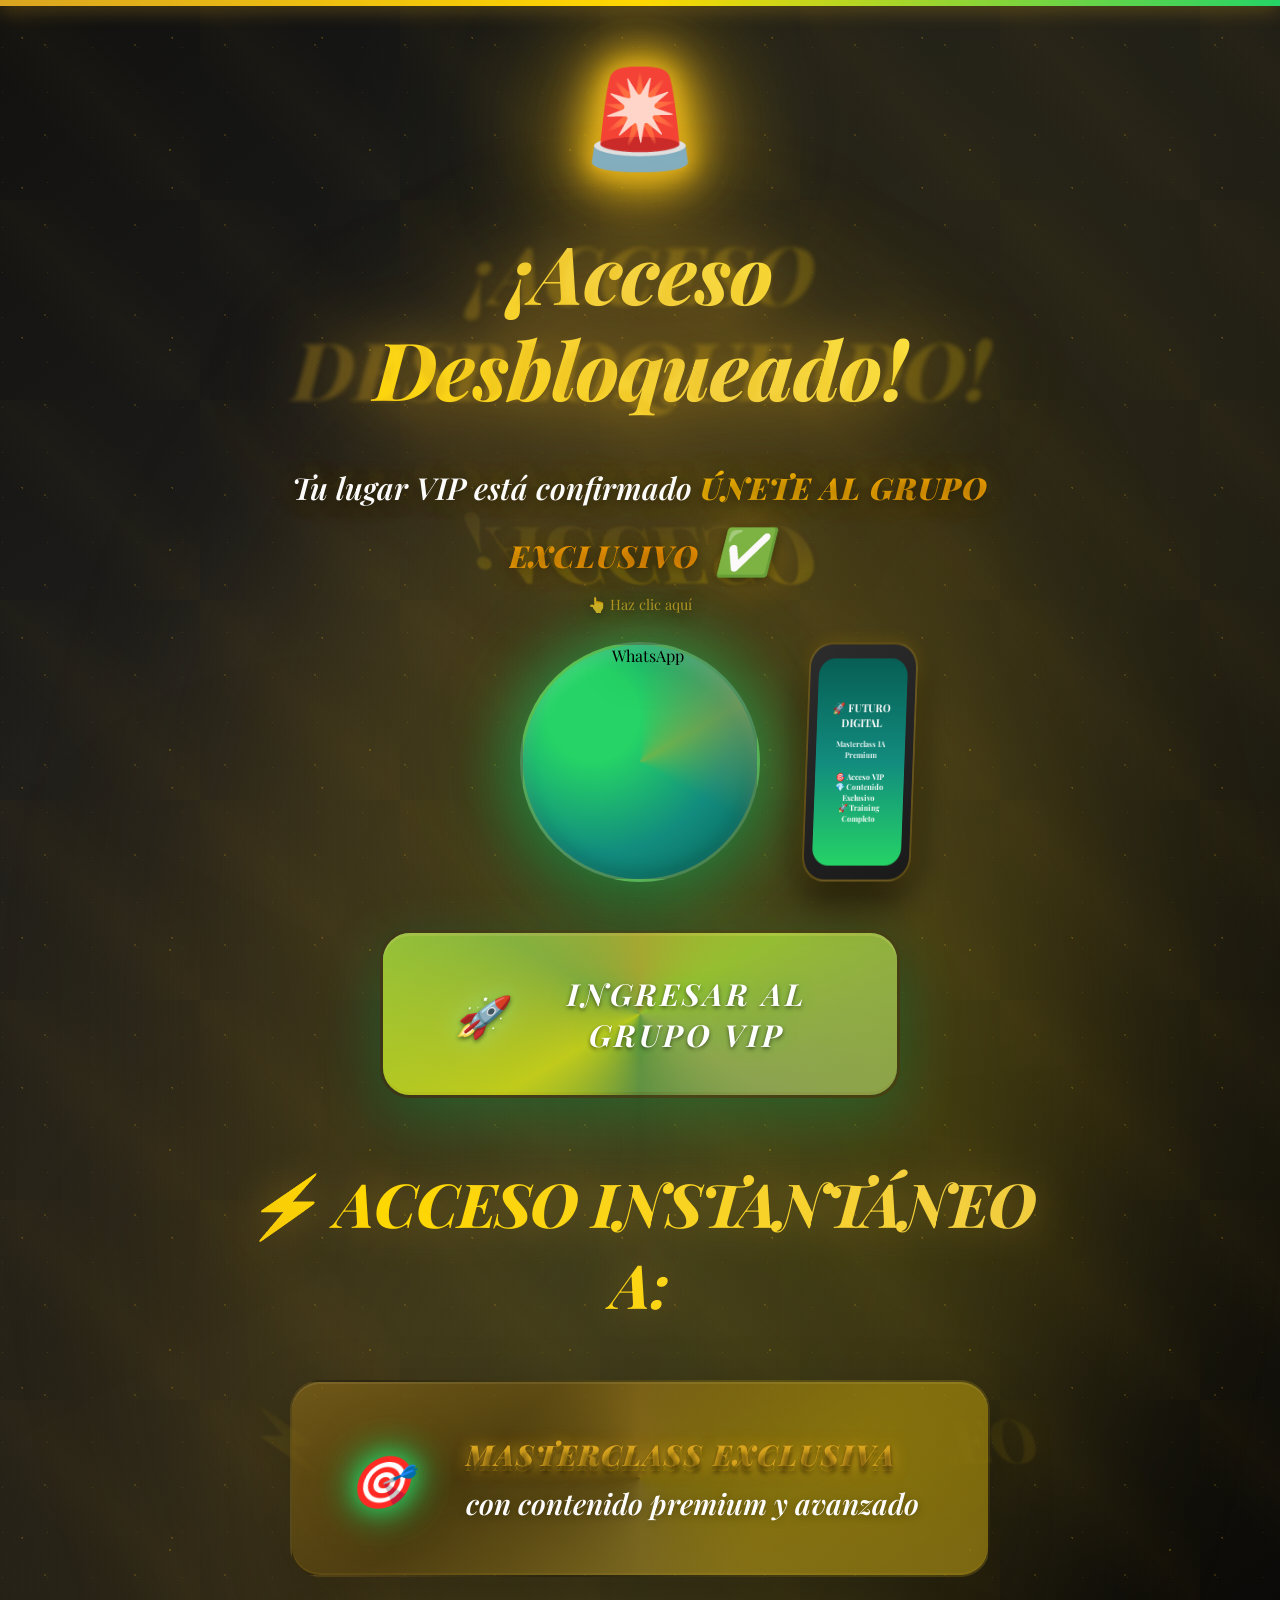
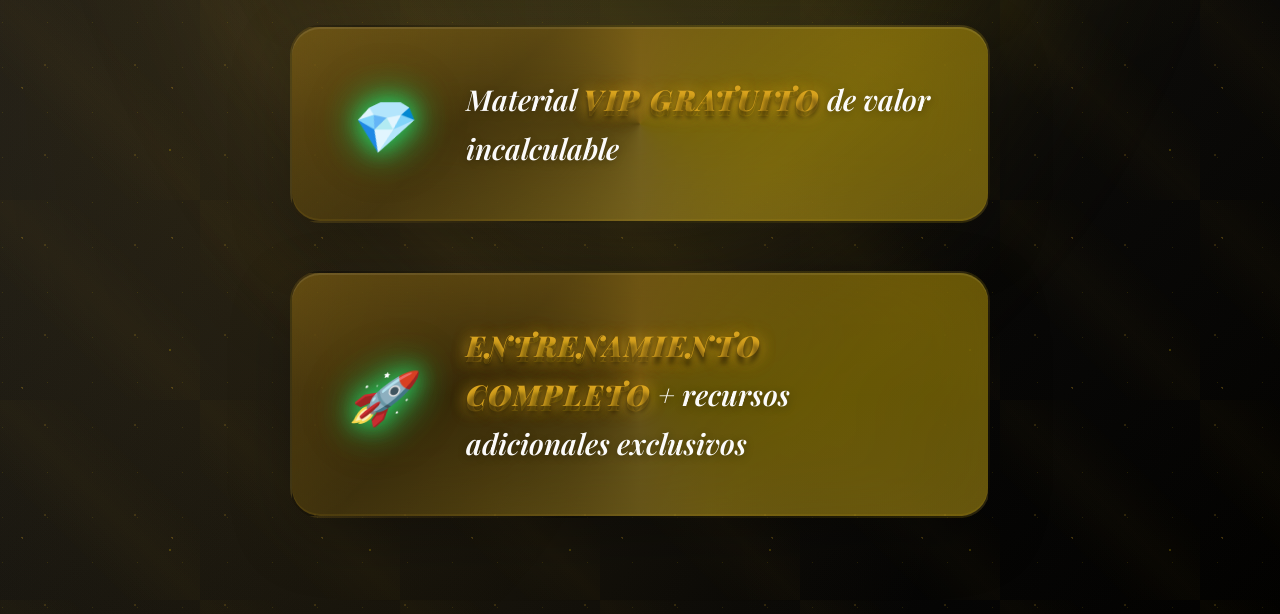
==== gracias.html @ 264e9bb7 "Update gracias.html" ====
<!DOCTYPE html>
<html lang="es">
<head>
    <meta charset="UTF-8">
    <meta name="viewport" content="width=device-width, initial-scale=1.0">
    <title>🚨 ¡ACCESO EXCLUSIVO DESBLOQUEADO! - Futuro Digital</title>
    <style>
        * {
            margin: 0;
            padding: 0;
            box-sizing: border-box;
        }

        body {
            font-family: 'Playfair Display', serif;
            background: #000;
            overflow-x: hidden;
            min-height: 100vh;
            position: relative;
        }

        /* Fondo súper premium con efectos holográficos */
        .container {
            position: relative;
            min-height: 100vh;
            background: 
                radial-gradient(ellipse at 25% 75%, rgba(218, 165, 32, 0.12) 0%, transparent 50%),
                radial-gradient(ellipse at 75% 25%, rgba(255, 215, 0, 0.08) 0%, transparent 50%),
                radial-gradient(ellipse at 50% 50%, rgba(37, 211, 102, 0.06) 0%, transparent 50%),
                conic-gradient(from 0deg at 50% 50%, transparent 0deg, rgba(218, 165, 32, 0.03) 90deg, transparent 180deg, rgba(212, 175, 55, 0.03) 270deg, transparent 360deg),
                linear-gradient(135deg, #0f0f0f 0%, #1a1a1a 25%, #151515 50%, #0a0a0a 75%, #000 100%);
            display: flex;
            flex-direction: column;
            align-items: center;
            justify-content: center;
            padding: 3rem 2rem;
            text-align: center;
        }

        /* Efectos de cristal flotante premium */
        .container::before {
            content: '';
            position: absolute;
            top: 0;
            left: 0;
            width: 100%;
            height: 100%;
            background-image: 
                radial-gradient(circle at 15% 25%, rgba(218, 165, 32, 0.4) 1px, transparent 1px),
                radial-gradient(circle at 85% 75%, rgba(255, 215, 0, 0.3) 0.8px, transparent 0.8px),
                radial-gradient(circle at 45% 15%, rgba(184, 134, 11, 0.35) 0.6px, transparent 0.6px),
                radial-gradient(circle at 75% 45%, rgba(212, 175, 55, 0.25) 0.4px, transparent 0.4px);
            background-size: 150px 150px, 200px 200px, 100px 100px, 80px 80px;
            animation: premiumCrystalFloat 35s ease-in-out infinite;
            pointer-events: none;
            z-index: 1;
            opacity: 0.7;
        }

        /* Resplandor holográfico */
        .container::after {
            content: '';
            position: absolute;
            top: 50%;
            left: 50%;
            width: 70%;
            height: 70%;
            background: 
                conic-gradient(from 0deg, 
                    rgba(218, 165, 32, 0.2) 0deg, 
                    rgba(255, 215, 0, 0.15) 90deg, 
                    rgba(212, 175, 55, 0.18) 180deg, 
                    rgba(184, 134, 11, 0.12) 270deg, 
                    rgba(218, 165, 32, 0.2) 360deg);
            transform: translate(-50%, -50%);
            animation: holographicGlow 15s ease-in-out infinite alternate;
            pointer-events: none;
            z-index: 1;
            filter: blur(100px);
            border-radius: 50%;
        }

        /* Patrón de cristales premium con efectos holográficos */
        .dots-pattern {
            position: absolute;
            top: 0;
            left: 0;
            width: 100%;
            height: 100%;
            background-image: 
                radial-gradient(circle, rgba(218, 165, 32, 0.3) 0.8px, transparent 0.8px),
                radial-gradient(circle, rgba(255, 215, 0, 0.2) 0.5px, transparent 0.5px),
                radial-gradient(circle, rgba(184, 134, 11, 0.25) 0.6px, transparent 0.6px),
                linear-gradient(45deg, transparent 30%, rgba(218, 165, 32, 0.05) 50%, transparent 70%);
            background-size: 90px 90px, 45px 45px, 70px 70px, 200px 200px;
            background-position: 0 0, 25px 25px, 45px 45px, 0 0;
            animation: premiumCrystalDrift 45s ease-in-out infinite;
            z-index: 2;
            pointer-events: none;
            opacity: 0.6;
        }

        .content {
            position: relative;
            z-index: 10;
            max-width: 800px;
            width: 100%;
        }

        /* Icono súper premium con efectos holográficos */
        .alert-icon {
            font-size: 6rem;
            margin-bottom: 3rem;
            animation: premiumHolographicPulse 4s ease-in-out infinite;
            filter: 
                drop-shadow(0 0 25px rgba(218, 165, 32, 0.9))
                drop-shadow(0 0 50px rgba(218, 165, 32, 0.5))
                drop-shadow(0 0 75px rgba(255, 215, 0, 0.3));
            text-shadow: 
                0 0 20px rgba(218, 165, 32, 0.8),
                0 0 40px rgba(255, 215, 0, 0.4),
                0 0 60px rgba(212, 175, 55, 0.2);
            position: relative;
        }

        .alert-icon::before {
            content: '🚨';
            position: absolute;
            top: 3px;
            left: 0;
            width: 100%;
            height: 100%;
            background: linear-gradient(180deg, transparent 50%, rgba(218, 165, 32, 0.3) 100%);
            -webkit-background-clip: text;
            -webkit-text-fill-color: transparent;
            background-clip: text;
            filter: blur(1px);
            z-index: -1;
            animation: premiumReflection 3s ease-in-out infinite alternate;
        }

        /* Título principal CURSIVO SÚPER PREMIUM con reflejo */
        .main-title {
            font-family: 'Playfair Display', serif;
            font-style: italic;
            background: linear-gradient(
                45deg, 
                #daa520 0%,
                #ffd700 15%, 
                #f4d03f 30%, 
                #ffeb3b 45%,
                #d4af37 60%, 
                #b8860b 75%,
                #daa520 90%,
                #ffd700 100%
            );
            background-size: 300% 300%;
            -webkit-background-clip: text;
            -webkit-text-fill-color: transparent;
            background-clip: text;
            font-size: clamp(2.8rem, 7vw, 5rem);
            font-weight: 800;
            line-height: 1.2;
            margin-bottom: 3rem;
            letter-spacing: -1px;
            position: relative;
            animation: 
                premiumCursiveTitleWave 10s ease-in-out infinite,
                premiumCursiveTitleGlow 8s ease-in-out infinite alternate;
            filter: 
                drop-shadow(0 0 30px rgba(218, 165, 32, 0.6))
                drop-shadow(0 0 60px rgba(218, 165, 32, 0.3));
        }

        /* Efecto de reflejo en el título */
        .main-title::before {
            content: attr(data-text);
            position: absolute;
            top: 0;
            left: 0;
            width: 100%;
            height: 100%;
            font-family: 'Playfair Display', serif;
            font-style: italic;
            font-weight: 800;
            background: linear-gradient(45deg, rgba(218, 165, 32, 0.3), rgba(255, 215, 0, 0.2));
            -webkit-background-clip: text;
            -webkit-text-fill-color: transparent;
            background-clip: text;
            filter: blur(2px);
            z-index: -1;
            animation: premiumCursiveTitleShadow 5s ease-in-out infinite alternate;
        }

        /* Reflejo inferior del título */
        .main-title::after {
            content: attr(data-text);
            position: absolute;
            top: 100%;
            left: 0;
            width: 100%;
            height: 100%;
            font-family: 'Playfair Display', serif;
            font-style: italic;
            font-weight: 800;
            background: linear-gradient(
                180deg, 
                rgba(218, 165, 32, 0.4) 0%,
                rgba(255, 215, 0, 0.3) 20%,
                rgba(212, 175, 55, 0.2) 40%,
                transparent 80%
            );
            -webkit-background-clip: text;
            -webkit-text-fill-color: transparent;
            background-clip: text;
            transform: scaleY(-1);
            opacity: 0.6;
            filter: blur(1px);
            z-index: -2;
            animation: premiumReflectionShimmer 6s ease-in-out infinite;
        }

        /* Subtítulo cursivo premium CLICKEABLE - SIN RECUADRO FEO - CON INDICADOR */
        .subtitle {
            font-family: 'Playfair Display', serif;
            font-style: italic;
            color: rgba(255, 255, 255, 0.98);
            font-size: clamp(1.3rem, 3.8vw, 1.9rem);
            margin-bottom: 3.5rem;
            font-weight: 600;
            position: relative;
            padding: 0;
            border-radius: 0;
            background: transparent;
            backdrop-filter: none;
            border: none;
            box-shadow: none;
            text-shadow: 
                0 2px 15px rgba(0, 0, 0, 0.6),
                0 0 30px rgba(218, 165, 32, 0.3),
                0 0 50px rgba(255, 215, 0, 0.2);
            line-height: 1.6;
            animation: premiumSubtitleFloat 8s ease-in-out infinite;
            cursor: pointer;
            transition: all 0.3s ease; /* MÁS RÁPIDO */
        }

        /* Indicador visual de que es clickeable */
        .subtitle::after {
            content: '👆 Haz clic aquí';
            position: absolute;
            bottom: -30px;
            left: 50%;
            transform: translateX(-50%);
            font-size: 0.9rem;
            color: rgba(218, 165, 32, 0.8);
            font-style: normal;
            font-weight: 400;
            animation: clickIndicator 2s ease-in-out infinite;
        }

        /* Efecto hover RÁPIDO para el subtítulo clickeable */
        .subtitle:hover {
            transform: scale(1.05);
            text-shadow: 
                0 2px 20px rgba(0, 0, 0, 0.8),
                0 0 40px rgba(218, 165, 32, 0.5),
                0 0 60px rgba(255, 215, 0, 0.3);
            filter: brightness(1.2);
        }

        @keyframes clickIndicator {
            0%, 100% { 
                opacity: 0.6;
                transform: translateX(-50%) translateY(0px);
            }
            50% { 
                opacity: 1;
                transform: translateX(-50%) translateY(-3px);
            }
        }

        /* Eliminar los pseudo-elementos del subtítulo */
        .subtitle::before {
            display: none;
        }

        .highlight-text {
            background: linear-gradient(135deg, #ffc107, #ff9800);
            -webkit-background-clip: text;
            -webkit-text-fill-color: transparent;
            background-clip: text;
            font-weight: 900;
            text-transform: uppercase;
            letter-spacing: 1px;
        }

        .checkmark {
            color: #25D366;
            font-weight: bold;
            font-size: 1.5em;
            margin-left: 0.5rem;
            animation: bounce 2s ease-in-out infinite;
        }

        /* Contenedor del logo WhatsApp ÉPICO - OPTIMIZADO PARA MÓVIL */
        .whatsapp-container {
            position: relative;
            margin: 2rem auto 3rem auto; /* Márgenes más pequeños */
            display: flex;
            align-items: center;
            justify-content: center;
            width: 100%;
            max-width: 400px; /* Más pequeño */
        }

        /* WhatsApp 3D elegante y sofisticado */
        .whatsapp-3d {
            width: 240px;
            height: 240px;
            position: relative;
            transform-style: preserve-3d;
            animation: elegantRotate 20s linear infinite;
            margin: 0 auto;
            filter: drop-shadow(0 15px 35px rgba(37, 211, 102, 0.3));
        }

        .whatsapp-logo {
            width: 100%;
            height: 100%;
            border-radius: 50%;
            background: 
                radial-gradient(ellipse at 30% 30%, #25D366 20%, #128C7E 60%, #075E54 100%),
                linear-gradient(135deg, rgba(255, 255, 255, 0.1) 0%, transparent 50%);
            display: flex;
            align-items: center;
            justify-content: center;
            box-shadow: 
                0 0 60px rgba(37, 211, 102, 0.4),
                0 0 100px rgba(37, 211, 102, 0.2),
                0 20px 50px rgba(0, 0, 0, 0.3),
                inset 0 8px 16px rgba(255, 255, 255, 0.15),
                inset 0 -8px 16px rgba(0, 0, 0, 0.15);
            position: relative;
            overflow: hidden;
            border: 3px solid rgba(218, 165, 32, 0.3);
            animation: elegantLogoPulse 4s ease-in-out infinite;
        }

        .whatsapp-logo::before {
            content: '';
            position: absolute;
            top: -50%;
            left: -50%;
            width: 200%;
            height: 200%;
            background: 
                conic-gradient(from 0deg, transparent 0deg, rgba(218, 165, 32, 0.4) 60deg, transparent 120deg);
            animation: elegantShine 8s linear infinite;
        }

        .whatsapp-icon {
            width: 100%;
            height: 100%;
            border-radius: 50%;
            object-fit: cover;
            filter: drop-shadow(0 10px 20px rgba(0, 0, 0, 0.4));
            /* Imagen optimizada con lazy loading */
            loading: lazy;
        }

        /* Móvil 3D - POSICIONADO PARA NO ENCIMAR */
        .phone-3d {
            position: absolute;
            right: -80px;
            top: 50%;
            transform: translateY(-50%) rotateY(-25deg) rotateX(5deg);
            width: 120px;
            height: 240px;
            background: linear-gradient(145deg, #2c2c2c, #1a1a1a);
            border-radius: 25px;
            box-shadow: 
                0 20px 40px rgba(0, 0, 0, 0.6),
                0 0 20px rgba(255, 193, 7, 0.2);
            display: flex;
            align-items: center;
            justify-content: center;
            animation: phoneFloatEpic 12s ease-in-out infinite; /* Más lento */
            border: 2px solid rgba(255, 193, 7, 0.3);
            z-index: 5;
        }

        .phone-screen {
            width: 85%;
            height: 88%;
            background: #000;
            border-radius: 18px;
            position: relative;
            overflow: hidden;
        }

        .phone-content {
            width: 100%;
            height: 100%;
            background: linear-gradient(180deg, #075E54 0%, #128C7E 50%, #25D366 100%);
            display: flex;
            flex-direction: column;
            align-items: center;
            justify-content: center;
            padding: 12px;
            color: white;
            font-size: 9px;
            font-weight: bold;
        }

        /* Botón SÚPER PREMIUM con efectos holográficos */
        .whatsapp-btn {
            font-family: 'Playfair Display', serif;
            font-style: italic;
            background: 
                linear-gradient(135deg, #25D366 0%, #1ead5e 20%, #128C7E 40%, #0f7a6b 60%, #075E54 80%, #128C7E 100%),
                linear-gradient(45deg, rgba(218, 165, 32, 0.15) 0%, transparent 50%, rgba(255, 215, 0, 0.1) 100%);
            background-size: 200% 200%, 100% 100%;
            border: none;
            border-radius: 30px;
            padding: 2.5rem 4.5rem;
            color: white;
            font-size: clamp(1.4rem, 4.2vw, 1.9rem);
            font-weight: 700;
            text-decoration: none;
            display: inline-flex;
            align-items: center;
            gap: 2.5rem;
            cursor: pointer;
            transition: all 0.6s cubic-bezier(0.25, 0.46, 0.45, 0.94);
            box-shadow: 
                0 20px 60px rgba(37, 211, 102, 0.3),
                0 15px 40px rgba(0, 0, 0, 0.25),
                inset 0 3px 0 rgba(255, 255, 255, 0.2),
                inset 0 -3px 0 rgba(0, 0, 0, 0.15);
            margin-bottom: 4rem;
            text-transform: uppercase;
            letter-spacing: 3px;
            position: relative;
            overflow: hidden;
            border: 3px solid transparent;
            background-clip: padding-box;
            animation: premiumBtnHolographicPulse 8s ease-in-out infinite;
            width: 100%;
            max-width: 520px;
            justify-content: center;
            backdrop-filter: blur(20px);
            text-shadow: 
                0 2px 4px rgba(0, 0, 0, 0.5),
                0 0 20px rgba(37, 211, 102, 0.3);
        }

        /* Borde holográfico súper premium */
        .whatsapp-btn::before {
            content: '';
            position: absolute;
            top: -3px;
            left: -3px;
            right: -3px;
            bottom: -3px;
            background: conic-gradient(from 0deg, 
                rgba(218, 165, 32, 0.8) 0deg,
                rgba(255, 215, 0, 0.6) 60deg,
                rgba(212, 175, 55, 0.7) 120deg,
                rgba(184, 134, 11, 0.5) 180deg,
                rgba(255, 215, 0, 0.8) 240deg,
                rgba(218, 165, 32, 0.6) 300deg,
                rgba(218, 165, 32, 0.8) 360deg);
            border-radius: 33px;
            z-index: -1;
            animation: premiumHolographicBorderRotate 6s linear infinite;
            opacity: 0.9;
        }

        /* Efecto de brillo deslizante */
        .whatsapp-btn::after {
            content: '';
            position: absolute;
            top: 0;
            left: -100%;
            width: 100%;
            height: 100%;
            background: linear-gradient(90deg, 
                transparent, 
                rgba(255, 255, 255, 0.4), 
                rgba(218, 165, 32, 0.3),
                rgba(255, 255, 255, 0.4),
                transparent);
            transition: left 1s cubic-bezier(0.25, 0.46, 0.45, 0.94);
            animation: premiumAutoShine 8s ease-in-out infinite;
        }

        .whatsapp-btn:hover {
            transform: translateY(-8px) scale(1.05);
            box-shadow: 
                0 35px 90px rgba(37, 211, 102, 0.4),
                0 25px 60px rgba(0, 0, 0, 0.3),
                inset 0 3px 0 rgba(255, 255, 255, 0.25),
                0 0 60px rgba(218, 165, 32, 0.3);
            background-position: 100% 100%;
        }

        .whatsapp-btn:hover::after {
            left: 100%;
        }

        .whatsapp-btn:active {
            transform: translateY(-4px) scale(1.02);
        }

        .whatsapp-btn-icon {
            font-size: 3rem;
            animation: premiumIconHolographicSpin 12s ease-in-out infinite;
            filter: drop-shadow(0 0 15px rgba(255, 255, 255, 0.3));
        }

        .whatsapp-btn-icon {
            font-size: 2.5rem;
            animation: iconMegaSpin 10s ease-in-out infinite; /* Mucho más lento */
        }

        /* Lista de beneficios CURSIVA SÚPER PREMIUM */
        .benefits-title {
            font-family: 'Playfair Display', serif;
            font-style: italic;
            background: linear-gradient(45deg, 
                #daa520 0%, 
                #ffd700 20%, 
                #f4d03f 40%, 
                #d4af37 60%, 
                #b8860b 80%, 
                #daa520 100%);
            background-size: 300% 300%;
            -webkit-background-clip: text;
            -webkit-text-fill-color: transparent;
            background-clip: text;
            font-size: clamp(2.4rem, 6.5vw, 3.8rem);
            font-weight: 800;
            margin-bottom: 3.5rem;
            letter-spacing: -1px;
            position: relative;
            animation: premiumCursiveTitleWave 12s ease-in-out infinite;
            filter: drop-shadow(0 0 20px rgba(218, 165, 32, 0.4));
        }

        .benefits-title::after {
            content: '⚡ ACCESO INSTANTÁNEO A:';
            position: absolute;
            top: 100%;
            left: 0;
            width: 100%;
            height: 100%;
            font-family: 'Playfair Display', serif;
            font-style: italic;
            font-weight: 800;
            background: linear-gradient(
                180deg, 
                rgba(218, 165, 32, 0.3) 0%,
                rgba(255, 215, 0, 0.2) 30%,
                transparent 70%
            );
            -webkit-background-clip: text;
            -webkit-text-fill-color: transparent;
            background-clip: text;
            transform: scaleY(-1);
            opacity: 0.4;
            filter: blur(1px);
            z-index: -1;
        }

        .benefits-list {
            list-style: none;
            text-align: left;
            max-width: 700px;
            margin: 0 auto;
        }

        .benefit-item {
            font-family: 'Playfair Display', serif;
            display: flex;
            align-items: center;
            gap: 3rem;
            margin-bottom: 3rem;
            color: rgba(255, 255, 255, 0.98);
            font-size: clamp(1.3rem, 3.8vw, 1.8rem);
            font-weight: 600;
            font-style: italic;
            padding: 3rem 3.5rem;
            border-radius: 30px;
            background: 
                linear-gradient(135deg, 
                    rgba(218, 165, 32, 0.15) 0%, 
                    rgba(0, 0, 0, 0.35) 30%,
                    rgba(255, 215, 0, 0.12) 70%,
                    rgba(212, 175, 55, 0.18) 100%);
            backdrop-filter: blur(35px);
            border: 2px solid transparent;
            transition: all 0.8s cubic-bezier(0.25, 0.46, 0.45, 0.94);
            position: relative;
            overflow: hidden;
            box-shadow: 
                0 20px 60px rgba(0, 0, 0, 0.25),
                inset 0 2px 0 rgba(255, 255, 255, 0.1),
                inset 0 -2px 0 rgba(218, 165, 32, 0.1);
            text-shadow: 0 2px 8px rgba(0, 0, 0, 0.3);
        }

        .benefit-item::before {
            content: '';
            position: absolute;
            top: -2px;
            left: -2px;
            right: -2px;
            bottom: -2px;
            background: conic-gradient(from 0deg, 
                rgba(218, 165, 32, 0.6) 0deg,
                rgba(255, 215, 0, 0.4) 90deg,
                rgba(212, 175, 55, 0.5) 180deg,
                rgba(184, 134, 11, 0.3) 270deg,
                rgba(218, 165, 32, 0.6) 360deg);
            border-radius: 32px;
            z-index: -1;
            animation: premiumItemBorderRotate 8s linear infinite;
            opacity: 0.7;
        }

        .benefit-item::after {
            content: '';
            position: absolute;
            top: 0;
            left: -100%;
            width: 100%;
            height: 100%;
            background: linear-gradient(90deg, 
                transparent, 
                rgba(218, 165, 32, 0.2), 
                rgba(255, 215, 0, 0.15),
                rgba(218, 165, 32, 0.2),
                transparent);
            transition: left 1.2s cubic-bezier(0.25, 0.46, 0.45, 0.94);
        }

        .benefit-item:hover::after {
            left: 100%;
        }

        .benefit-item:hover {
            background: 
                linear-gradient(135deg, 
                    rgba(218, 165, 32, 0.22) 0%, 
                    rgba(0, 0, 0, 0.4) 30%,
                    rgba(255, 215, 0, 0.18) 70%,
                    rgba(212, 175, 55, 0.25) 100%);
            transform: translateX(20px) scale(1.03);
            box-shadow: 
                0 30px 80px rgba(0, 0, 0, 0.2),
                0 15px 40px rgba(218, 165, 32, 0.25),
                inset 0 2px 0 rgba(255, 255, 255, 0.15);
        }

        .benefit-check {
            color: #25D366;
            font-size: 3.2rem;
            font-weight: bold;
            min-width: 70px;
            animation: premiumHolographicCheckPulse 6s ease-in-out infinite;
            text-shadow: 
                0 0 20px rgba(37, 211, 102, 0.8),
                0 0 40px rgba(37, 211, 102, 0.4),
                0 0 60px rgba(37, 211, 102, 0.2);
            filter: drop-shadow(0 0 15px rgba(37, 211, 102, 0.6));
        }

        .benefit-text {
            line-height: 1.7;
            position: relative;
        }

        .benefit-highlight {
            font-family: 'Playfair Display', serif;
            font-style: italic;
            color: #daa520;
            font-weight: 900;
            text-transform: uppercase;
            letter-spacing: 2px;
            text-shadow: 
                0 0 15px rgba(218, 165, 32, 0.6),
                0 2px 4px rgba(0, 0, 0, 0.5);
            position: relative;
        }

        .benefit-highlight::after {
            content: attr(data-text);
            position: absolute;
            top: 0;
            left: 0;
            width: 100%;
            height: 100%;
            background: linear-gradient(90deg, 
                rgba(218, 165, 32, 0.3) 0%,
                rgba(255, 215, 0, 0.2) 50%,
                rgba(218, 165, 32, 0.3) 100%);
            -webkit-background-clip: text;
            -webkit-text-fill-color: transparent;
            background-clip: text;
            animation: premiumHighlightShimmer 4s ease-in-out infinite;
        }

        /* ANIMACIONES SÚPER PREMIUM Y HOLOGRÁFICAS */
        @keyframes premiumCrystalFloat {
            0%, 100% { 
                background-position: 0px 0px, 75px 75px, 50px 50px, 25px 25px;
                transform: rotate(0deg) scale(1);
                opacity: 0.7;
            }
            25% { 
                background-position: 15px -8px, 90px 67px, 58px 42px, 33px 17px;
                transform: rotate(1deg) scale(1.02);
                opacity: 0.8;
            }
            50% { 
                background-position: 0px -15px, 75px 60px, 50px 35px, 25px 10px;
                transform: rotate(0deg) scale(1.05);
                opacity: 0.9;
            }
            75% { 
                background-position: -15px -8px, 60px 67px, 42px 42px, 17px 17px;
                transform: rotate(-1deg) scale(1.02);
                opacity: 0.8;
            }
        }

        @keyframes holographicGlow {
            0% { 
                opacity: 0.4; 
                transform: translate(-50%, -50%) scale(0.8) rotate(0deg);
                filter: blur(100px) hue-rotate(0deg);
            }
            50% { 
                opacity: 0.7; 
                transform: translate(-50%, -50%) scale(1.2) rotate(180deg);
                filter: blur(120px) hue-rotate(90deg);
            }
            100% { 
                opacity: 0.5; 
                transform: translate(-50%, -50%) scale(1) rotate(360deg);
                filter: blur(100px) hue-rotate(180deg);
            }
        }

        @keyframes premiumCrystalDrift {
            0%, 100% { 
                background-position: 0px 0px, 25px 25px, 45px 45px, 0px 0px;
                transform: translateY(0px) rotate(0deg);
                opacity: 0.6;
            }
            25% { 
                background-position: 12px -6px, 37px 19px, 57px 39px, 12px -6px;
                transform: translateY(-4px) rotate(0.5deg);
                opacity: 0.7;
            }
            50% { 
                background-position: 0px -12px, 25px 13px, 45px 33px, 0px -12px;
                transform: translateY(-8px) rotate(0deg);
                opacity: 0.8;
            }
            75% { 
                background-position: -12px -6px, 13px 19px, 33px 39px, -12px -6px;
                transform: translateY(-4px) rotate(-0.5deg);
                opacity: 0.7;
            }
        }

        @keyframes premiumHolographicPulse {
            0%, 100% { 
                transform: scale(1) rotate(0deg); 
                filter: 
                    drop-shadow(0 0 25px rgba(218, 165, 32, 0.9))
                    drop-shadow(0 0 50px rgba(218, 165, 32, 0.5))
                    hue-rotate(0deg);
            }
            25% {
                transform: scale(1.05) rotate(2deg); 
                filter: 
                    drop-shadow(0 0 35px rgba(255, 215, 0, 1))
                    drop-shadow(0 0 70px rgba(255, 215, 0, 0.6))
                    hue-rotate(15deg);
            }
            50% { 
                transform: scale(1.1) rotate(0deg); 
                filter: 
                    drop-shadow(0 0 40px rgba(218, 165, 32, 1))
                    drop-shadow(0 0 80px rgba(218, 165, 32, 0.7))
                    drop-shadow(0 0 120px rgba(255, 215, 0, 0.4))
                    hue-rotate(30deg);
            }
            75% {
                transform: scale(1.05) rotate(-2deg); 
                filter: 
                    drop-shadow(0 0 35px rgba(212, 175, 55, 1))
                    drop-shadow(0 0 70px rgba(212, 175, 55, 0.6))
                    hue-rotate(15deg);
            }
        }

        @keyframes premiumReflection {
            0% { 
                opacity: 0.3;
                transform: scaleY(-1) translateY(0px);
            }
            50% { 
                opacity: 0.5;
                transform: scaleY(-1) translateY(-2px);
            }
            100% { 
                opacity: 0.3;
                transform: scaleY(-1) translateY(0px);
            }
        }

        @keyframes premiumCursiveTitleWave {
            0%, 100% { 
                background-position: 0% 50%; 
                transform: skew(0deg);
            }
            25% { 
                background-position: 50% 25%; 
                transform: skew(1deg);
            }
            50% { 
                background-position: 100% 50%; 
                transform: skew(0deg);
            }
            75% { 
                background-position: 50% 75%; 
                transform: skew(-1deg);
            }
        }

        @keyframes premiumCursiveTitleGlow {
            0% { 
                filter: 
                    drop-shadow(0 0 30px rgba(218, 165, 32, 0.6))
                    drop-shadow(0 0 60px rgba(218, 165, 32, 0.3))
                    hue-rotate(0deg);
            }
            50% { 
                filter: 
                    drop-shadow(0 0 50px rgba(255, 215, 0, 0.8))
                    drop-shadow(0 0 100px rgba(255, 215, 0, 0.4))
                    drop-shadow(0 0 150px rgba(218, 165, 32, 0.2))
                    hue-rotate(15deg);
            }
            100% { 
                filter: 
                    drop-shadow(0 0 40px rgba(212, 175, 55, 0.7))
                    drop-shadow(0 0 80px rgba(212, 175, 55, 0.35))
                    hue-rotate(30deg);
            }
        }

        @keyframes premiumCursiveTitleShadow {
            0% { 
                transform: translate(1.5px, 1.5px);
                opacity: 0.2;
            }
            50% { 
                transform: translate(-1.5px, -1.5px);
                opacity: 0.3;
            }
            100% { 
                transform: translate(1px, 1px);
                opacity: 0.15;
            }
        }

        @keyframes premiumReflectionShimmer {
            0%, 100% { 
                opacity: 0.6;
                transform: scaleY(-1) skew(0deg);
            }
            25% { 
                opacity: 0.4;
                transform: scaleY(-1) skew(1deg);
            }
            50% { 
                opacity: 0.7;
                transform: scaleY(-1) skew(0deg);
            }
            75% { 
                opacity: 0.4;
                transform: scaleY(-1) skew(-1deg);
            }
        }

        @keyframes premiumSubtitleFloat {
            0%, 100% { 
                transform: translateY(0px) scale(1);
                box-shadow: 
                    0 15px 50px rgba(0, 0, 0, 0.25),
                    inset 0 2px 0 rgba(255, 255, 255, 0.1);
            }
            50% { 
                transform: translateY(-5px) scale(1.01);
                box-shadow: 
                    0 25px 70px rgba(0, 0, 0, 0.2),
                    0 8px 30px rgba(218, 165, 32, 0.15),
                    inset 0 2px 0 rgba(255, 255, 255, 0.15);
            }
        }

        @keyframes premiumSubtitleBorderGlow {
            0%, 100% { 
                opacity: 0.6;
                background-position: 0% 50%; 
            }
            50% { 
                opacity: 0.9;
                background-position: 100% 50%; 
            }
        }

        @keyframes premiumBtnHolographicPulse {
            0%, 100% { 
                box-shadow: 
                    0 20px 60px rgba(37, 211, 102, 0.3),
                    0 15px 40px rgba(0, 0, 0, 0.25);
                background-position: 0% 50%;
            }
            50% { 
                box-shadow: 
                    0 30px 90px rgba(37, 211, 102, 0.4),
                    0 20px 60px rgba(0, 0, 0, 0.2),
                    0 0 80px rgba(218, 165, 32, 0.3);
                background-position: 100% 50%;
            }
        }

        @keyframes premiumHolographicBorderRotate {
            0% { transform: rotate(0deg); }
            100% { transform: rotate(360deg); }
        }

        @keyframes premiumAutoShine {
            0%, 100% { left: -100%; }
            50% { left: 100%; }
        }

        @keyframes premiumIconHolographicSpin {
            0%, 100% { 
                transform: rotate(0deg) scale(1);
                filter: drop-shadow(0 0 15px rgba(255, 255, 255, 0.3)) hue-rotate(0deg);
            }
            25% { 
                transform: rotate(-10deg) scale(1.05);
                filter: drop-shadow(0 0 20px rgba(218, 165, 32, 0.4)) hue-rotate(15deg);
            }
            50% { 
                transform: rotate(0deg) scale(1.1);
                filter: drop-shadow(0 0 25px rgba(255, 215, 0, 0.5)) hue-rotate(30deg);
            }
            75% { 
                transform: rotate(10deg) scale(1.05);
                filter: drop-shadow(0 0 20px rgba(212, 175, 55, 0.4)) hue-rotate(15deg);
            }
        }

        @keyframes premiumItemBorderRotate {
            0% { transform: rotate(0deg); opacity: 0.7; }
            50% { opacity: 0.9; }
            100% { transform: rotate(360deg); opacity: 0.7; }
        }

        @keyframes premiumHolographicCheckPulse {
            0%, 100% { 
                transform: scale(1);
                text-shadow: 
                    0 0 20px rgba(37, 211, 102, 0.8),
                    0 0 40px rgba(37, 211, 102, 0.4);
                filter: hue-rotate(0deg);
            }
            25% {
                transform: scale(1.03);
                text-shadow: 
                    0 0 25px rgba(37, 211, 102, 1),
                    0 0 50px rgba(37, 211, 102, 0.6),
                    0 0 75px rgba(37, 211, 102, 0.3);
                filter: hue-rotate(10deg);
            }
            50% { 
                transform: scale(1.08);
                text-shadow: 
                    0 0 30px rgba(37, 211, 102, 1),
                    0 0 60px rgba(37, 211, 102, 0.7),
                    0 0 90px rgba(37, 211, 102, 0.4);
                filter: hue-rotate(20deg);
            }
            75% {
                transform: scale(1.03);
                text-shadow: 
                    0 0 25px rgba(37, 211, 102, 1),
                    0 0 50px rgba(37, 211, 102, 0.6),
                    0 0 75px rgba(37, 211, 102, 0.3);
                filter: hue-rotate(10deg);
            }
        }

        /* Animaciones simplificadas para mejor performance */
        @keyframes premiumCrystalFloat {
            0%, 100% { transform: translateY(0px); }
            50% { transform: translateY(-5px); }
        }

        @keyframes holographicGlow {
            0%, 100% { opacity: 0.4; }
            50% { opacity: 0.6; }
        }

        @keyframes premiumCrystalDrift {
            0%, 100% { transform: translateY(0px); }
            50% { transform: translateY(-3px); }
        }

        @keyframes premiumHolographicPulse {
            0%, 100% { transform: scale(1); }
            50% { transform: scale(1.05); }
        }

        @keyframes premiumReflection {
            0%, 100% { opacity: 0.3; }
            50% { opacity: 0.5; }
        }

        /* Simplificar animaciones del título */
        @keyframes premiumCursiveTitleWave {
            0%, 100% { background-position: 0% 50%; }
            50% { background-position: 100% 50%; }
        }

        @keyframes premiumCursiveTitleGlow {
            0%, 100% { filter: brightness(1); }
            50% { filter: brightness(1.1); }
        }

        /* El resto de animaciones simplificadas... */
        @keyframes premiumBtnAttention {
            0%, 100% { transform: translateY(-6px) scale(1.03); }
            50% { transform: translateY(-10px) scale(1.08); }
        }

        @keyframes premiumHighlightShimmer {
            0%, 100% { 
                background-position: -100% 0;
                opacity: 0.3;
            }
            50% { 
                background-position: 100% 0;
                opacity: 0.6;
            }
        }

        /* Responsive SÚPER PREMIUM */
        @media (max-width: 768px) {
            .container {
                padding: 2.5rem 1.8rem;
            }

            .alert-icon {
                font-size: 5rem;
                margin-bottom: 2.5rem;
            }

            .main-title {
                margin-bottom: 2.5rem;
                font-size: clamp(2.2rem, 8vw, 4rem);
                letter-spacing: -2px;
            }

            .subtitle {
                font-family: 'Playfair Display', serif;
                font-style: italic;
                padding: 2rem 2.5rem;
                margin-bottom: 3rem;
                font-size: clamp(1.15rem, 4.2vw, 1.6rem);
                border-radius: 20px;
                backdrop-filter: blur(25px);
            }

            .whatsapp-container {
                margin: 3rem auto 3.5rem auto;
            }

            .whatsapp-3d {
                width: 220px;
                height: 220px;
            }

            .phone-3d {
                display: none;
            }

            .whatsapp-btn {
                font-family: 'Playfair Display', serif;
                font-style: italic;
                padding: 2.2rem 3.5rem;
                gap: 2rem;
                max-width: 400px;
                font-size: 1.25rem;
                border-radius: 25px;
                margin-bottom: 3.5rem;
                letter-spacing: 2px;
            }

            .whatsapp-btn::before {
                border-radius: 28px;
            }

            .whatsapp-btn-icon {
                font-size: 2.8rem;
            }

            .benefits-title {
                font-size: clamp(2rem, 7vw, 3.2rem);
                margin-bottom: 3rem;
            }

            .benefits-list {
                max-width: 100%;
            }

            .benefit-item {
                font-family: 'Playfair Display', serif;
                font-style: italic;
                padding: 2.5rem 2.8rem;
                gap: 2.2rem;
                margin-bottom: 2.5rem;
                font-size: 1.2rem;
                border-radius: 25px;
                background: 
                    linear-gradient(135deg, 
                        rgba(218, 165, 32, 0.18) 0%, 
                        rgba(0, 0, 0, 0.4) 30%,
                        rgba(255, 215, 0, 0.15) 70%,
                        rgba(212, 175, 55, 0.2) 100%);
                border: 2px solid transparent;
                backdrop-filter: blur(30px);
                box-shadow: 
                    0 18px 55px rgba(0, 0, 0, 0.3),
                    inset 0 2px 0 rgba(255, 255, 255, 0.12);
            }

            .benefit-item::before {
                border-radius: 27px;
            }

            .benefit-check {
                font-size: 2.8rem;
                min-width: 60px;
            }

            .benefit-highlight {
                font-family: 'Playfair Display', serif;
                font-style: italic;
                letter-spacing: 1px;
            }
        }

        @media (max-width: 480px) {
            .container {
                padding: 2rem 1.5rem;
            }

            .alert-icon {
                font-size: 4.5rem;
            }

            .main-title {
                font-size: clamp(2rem, 9vw, 3.5rem);
            }

            .subtitle {
                padding: 1.8rem 2.2rem;
                font-size: clamp(1.1rem, 4.5vw, 1.4rem);
            }

            .whatsapp-3d {
                width: 200px;
                height: 200px;
            }

            .whatsapp-btn {
                padding: 2rem 3rem;
                gap: 1.8rem;
                max-width: 360px;
                font-size: 1.15rem;
                letter-spacing: 1px;
            }

            .whatsapp-btn-icon {
                font-size: 2.5rem;
            }

            .benefit-item {
                padding: 2.2rem 2.5rem;
                gap: 2rem;
                font-size: 1.15rem;
                border-radius: 22px;
            }

            .benefit-item::before {
                border-radius: 24px;
            }

            .benefit-check {
                font-size: 2.5rem;
                min-width: 55px;
            }

            .benefits-title {
                font-size: clamp(1.8rem, 8vw, 2.8rem);
            }
        }

        /* Efectos premium adicionales para móvil */
        @media (max-width: 768px) {
            .dots-pattern {
                animation: premiumMobileCrystalDrift 50s ease-in-out infinite;
                opacity: 0.4;
            }

            .container::after {
                animation: premiumMobileHolographicGlow 18s ease-in-out infinite alternate;
            }
        }

        @keyframes premiumMobileCrystalDrift {
            0%, 100% { 
                background-position: 0px 0px, 20px 20px, 35px 35px, 0px 0px;
                transform: translateY(0px) rotate(0deg);
                opacity: 0.4;
            }
            50% { 
                background-position: 8px -8px, 28px 12px, 43px 27px, 8px -8px;
                transform: translateY(-6px) rotate(0.3deg);
                opacity: 0.6;
            }
        }

        @keyframes premiumMobileHolographicGlow {
            0% { 
                opacity: 0.3; 
                transform: translate(-50%, -50%) scale(0.7) rotate(0deg);
                filter: blur(80px) hue-rotate(0deg);
            }
            100% { 
                opacity: 0.5; 
                transform: translate(-50%, -50%) scale(1) rotate(120deg);
                filter: blur(100px) hue-rotate(60deg);
            }
        }

        /* Progreso de carga RÁPIDO */
        .loading-bar {
            position: fixed;
            top: 0;
            left: 0;
            width: 100%;
            height: 6px;
            background: rgba(0, 0, 0, 0.9);
            z-index: 10000;
        }

        .loading-progress {
            height: 100%;
            background: linear-gradient(90deg, #ffc107, #ff9800, #25D366);
            width: 0%;
            animation: loadProgress 1s ease-out forwards; /* Mucho más rápido */
            box-shadow: 0 0 15px rgba(255, 193, 7, 1);
        }

        @keyframes loadProgress {
            0% { width: 0%; }
            100% { width: 100%; }
        }

        /* Optimizaciones de performance */
        .whatsapp-3d,
        .whatsapp-logo,
        .phone-3d,
        .whatsapp-btn {
            will-change: transform;
        }

        /* Preload de imágenes críticas */
        .whatsapp-icon {
            image-rendering: -webkit-optimize-contrast;
            image-rendering: crisp-edges;
        }
    </style>
    <!-- Fuentes cursivas premium -->
    <link rel="preconnect" href="https://fonts.googleapis.com">
    <link rel="preconnect" href="https://fonts.gstatic.com" crossorigin>
    <link href="https://fonts.googleapis.com/css2?family=Playfair+Display:ital,wght@0,400;0,500;0,600;0,700;0,800;0,900;1,400;1,500;1,600;1,700;1,800;1,900&family=Dancing+Script:wght@400;500;600;700&family=Great+Vibes&display=swap" rel="stylesheet">
    
    <!-- Preload de imagen crítica actualizada -->
    <link rel="preload" as="image" href="https://github.com/futuroodigital/landing_IA_epica/raw/cbb2b92543f395cddab8118a03c9fc7810431b3a/ChatGPT%20Image%202%20ago%202025%2C%2005_02_33%20p.m..png">
</head>
<body>
    <div class="loading-bar">
        <div class="loading-progress"></div>
    </div>

    <div class="container">
        <div class="dots-pattern"></div>
        
        <div class="content">
            <div class="alert-icon">🚨</div>
            
            <h1 class="main-title" data-text="¡ACCESO DESBLOQUEADO!">
                ¡Acceso<br>
                Desbloqueado!
            </h1>

            <div class="subtitle" onclick="goToWhatsApp()">
                Tu lugar VIP está confirmado
                <span class="highlight-text">ÚNETE AL GRUPO EXCLUSIVO</span>
                <span class="checkmark">✅</span>
            </div>

            <div class="whatsapp-container">
                <div class="whatsapp-3d">
                    <div class="whatsapp-logo">
                        <img 
                            src="https://github.com/futuroodigital/landing_IA_epica/raw/cbb2b92543f395cddab8118a03c9fc7810431b3a/ChatGPT%20Image%202%20ago%202025%2C%2005_02_33%20p.m..png" 
                            alt="WhatsApp" 
                            class="whatsapp-icon"
                            loading="eager"
                        >
                    </div>
                </div>
                
                <div class="phone-3d">
                    <div class="phone-screen">
                        <div class="phone-content">
                            <div style="font-weight: bold; margin-bottom: 8px; font-size: 11px;">🚀 FUTURO DIGITAL</div>
                            <div style="font-size: 8px; opacity: 0.9; margin-bottom: 12px;">Masterclass IA Premium</div>
                            <div style="font-size: 8px; line-height: 1.3;">
                                🎯 <strong>Acceso VIP</strong><br>
                                💎 <strong>Contenido Exclusivo</strong><br>
                                🚀 <strong>Training Completo</strong>
                            </div>
                        </div>
                    </div>
                </div>
            </div>

            <a href="https://chat.whatsapp.com/Dh8bRstWYHKDmm84vxyNZq" 
               class="whatsapp-btn"
               target="_blank">
                <span class="whatsapp-btn-icon">🚀</span>
                INGRESAR AL GRUPO VIP
            </a>

            <h2 class="benefits-title">⚡ ACCESO INSTANTÁNEO A:</h2>

            <ul class="benefits-list">
                <li class="benefit-item">
                    <span class="benefit-check">🎯</span>
                    <div class="benefit-text">
                        <span class="benefit-highlight" data-text="MASTERCLASS EXCLUSIVA">Masterclass Exclusiva</span> con contenido premium y avanzado
                    </div>
                </li>
                <li class="benefit-item">
                    <span class="benefit-check">💎</span>
                    <div class="benefit-text">
                        Material <span class="benefit-highlight" data-text="VIP GRATUITO">VIP Gratuito</span> de valor incalculable
                    </div>
                </li>
                <li class="benefit-item">
                    <span class="benefit-check">🚀</span>
                    <div class="benefit-text">
                        <span class="benefit-highlight" data-text="ENTRENAMIENTO COMPLETO">Entrenamiento Completo</span> + recursos adicionales exclusivos
                    </div>
                </li>
            </ul>
        </div>
    </div>

    <script>
    <script>
        // FUNCIÓN DIRECTA AL BOTÓN WHATSAPP - ULTRA RÁPIDA
        function goToWhatsApp() {
            // Ir DIRECTO al enlace de WhatsApp SIN scroll
            window.open('https://chat.whatsapp.com/Dh8bRstWYHKDmm84vxyNZq', '_blank');
        }

        // CARGA ULTRA RÁPIDA - OPTIMIZADA
        window.addEventListener('load', function() {
            // Carga instantánea sin efectos pesados
            document.body.style.opacity = '1';
            
            // Ocultar loading bar INMEDIATAMENTE
            const loadingBar = document.querySelector('.loading-bar');
            if (loadingBar) {
                loadingBar.style.display = 'none';
            }
        });

        // Tracking SIMPLIFICADO
        document.querySelector('.whatsapp-btn').addEventListener('click', function(e) {
            console.log('🚀 Usuario accedió al grupo VIP - Conversión RÁPIDA exitosa');
        });

        // HACER TODO MÁS RÁPIDO - Eliminar animaciones pesadas
        document.querySelectorAll('.benefit-item').forEach((item, index) => {
            // Entrada inmediata sin delays
            item.style.opacity = '1';
            item.style.transform = 'translateY(0px) scale(1)';
            
            // Hover simple y rápido
            item.addEventListener('mouseenter', function() {
                this.style.transform = 'translateX(15px) scale(1.02)';
                this.style.transition = 'transform 0.2s ease'; // MÁS RÁPIDO
            });
            
            item.addEventListener('mouseleave', function() {
                this.style.transform = 'translateX(0px) scale(1)';
                this.style.transition = 'transform 0.2s ease'; // MÁS RÁPIDO
            });
        });

        // Verificar imágenes RÁPIDO
        const whatsappIcon = document.querySelector('.whatsapp-icon');
        
        whatsappIcon.onerror = function() {
            console.log('⚠️ Fallback rápido para logo WhatsApp');
            const fallback = document.createElement('div');
            fallback.style.cssText = `
                width: 100%;
                height: 100%;
                background: linear-gradient(145deg, #25D366, #128C7E);
                border-radius: 50%;
                display: flex;
                align-items: center;
                justify-content: center;
                font-size: 4rem;
                color: white;
            `;
            fallback.innerHTML = '📱';
            this.parentNode.replaceChild(fallback, this);
        };

        whatsappIcon.onload = function() {
            console.log('✅ Logo WhatsApp cargado RÁPIDO');
        };

        // Parallax SIMPLIFICADO y más rápido
        window.addEventListener('scroll', function() {
            const scrolled = window.pageYOffset;
            const parallax = document.querySelector('.dots-pattern');
            
            if (parallax && scrolled < 1000) { // Solo hasta cierto punto
                parallax.style.transform = `translateY(${scrolled * 0.1}px)`;
            }
        }, { passive: true }); // Passive para mejor performance

        // Eliminar efectos pesados en móvil
        if (window.innerWidth <= 768) {
            // Desactivar animaciones pesadas en móvil
            const style = document.createElement('style');
            style.innerHTML = `
                * {
                    animation-duration: 0.1s !important;
                    transition-duration: 0.1s !important;
                }
                .dots-pattern {
                    display: none; /* Ocultar partículas en móvil */
                }
                .container::before,
                .container::after {
                    animation: none !important;
                }
            `;
            document.head.appendChild(style);
        }
    </script>

    <style>
        @keyframes premiumHolographicFadeIn {
            from {
                opacity: 0;
                transform: scale(0.8) rotate(-10deg);
                filter: blur(5px) hue-rotate(0deg);
            }
            to {
                opacity: 1;
                transform: scale(1) rotate(0deg);
                filter: blur(0px) hue-rotate(0deg);
            }
        }

        /* Loading bar ULTRA RÁPIDO */
        .loading-progress {
            height: 100%;
            background: linear-gradient(90deg, #daa520, #ffd700, #25D366);
            width: 0%;
            animation: fastLoadProgress 0.8s ease-out forwards; /* MÁS RÁPIDO */
            box-shadow: 0 0 20px rgba(218, 165, 32, 0.8);
        }

        @keyframes fastLoadProgress {
            0% { width: 0%; }
            100% { width: 100%; }
        }

        /* Responsive MÁS RÁPIDO para móvil */
        @media (max-width: 768px) {
            /* Desactivar animaciones pesadas en móvil */
            .dots-pattern {
                animation: none !important;
                opacity: 0.3;
            }
            
            .container::before,
            .container::after {
                animation: none !important;
            }
            
            .whatsapp-3d {
                animation: none !important;
            }
            
            .whatsapp-logo {
                animation: none !important;
            }
            
            .whatsapp-btn {
                animation: none !important;
            }
            
            .benefit-check {
                animation: none !important;
            }
            
            .main-title {
                animation: none !important;
            }
            
            .subtitle {
                animation: none !important;
            }
            
            /* Transiciones más rápidas en móvil */
            * {
                transition-duration: 0.2s !important;
            }
        }

        /* Smooth scroll súper premium */
        html {
            scroll-behavior: smooth;
        }

        /* Selección de texto premium */
        ::selection {
            background: rgba(218, 165, 32, 0.3);
            color: #fff;
            text-shadow: 0 0 10px rgba(218, 165, 32, 0.8);
        }

        ::-moz-selection {
            background: rgba(218, 165, 32, 0.3);
            color: #fff;
            text-shadow: 0 0 10px rgba(218, 165, 32, 0.8);
        }

        /* Scrollbar premium */
        ::-webkit-scrollbar {
            width: 8px;
        }

        ::-webkit-scrollbar-track {
            background: rgba(0, 0, 0, 0.3);
        }

        ::-webkit-scrollbar-thumb {
            background: linear-gradient(180deg, #daa520 0%, #f4d03f 50%, #d4af37 100%);
            border-radius: 4px;
            box-shadow: 0 0 10px rgba(218, 165, 32, 0.5);
        }

        ::-webkit-scrollbar-thumb:hover {
            background: linear-gradient(180deg, #ffd700 0%, #ffeb3b 50%, #daa520 100%);
            box-shadow: 0 0 15px rgba(218, 165, 32, 0.8);
        }
    </style>
</body>
</html>
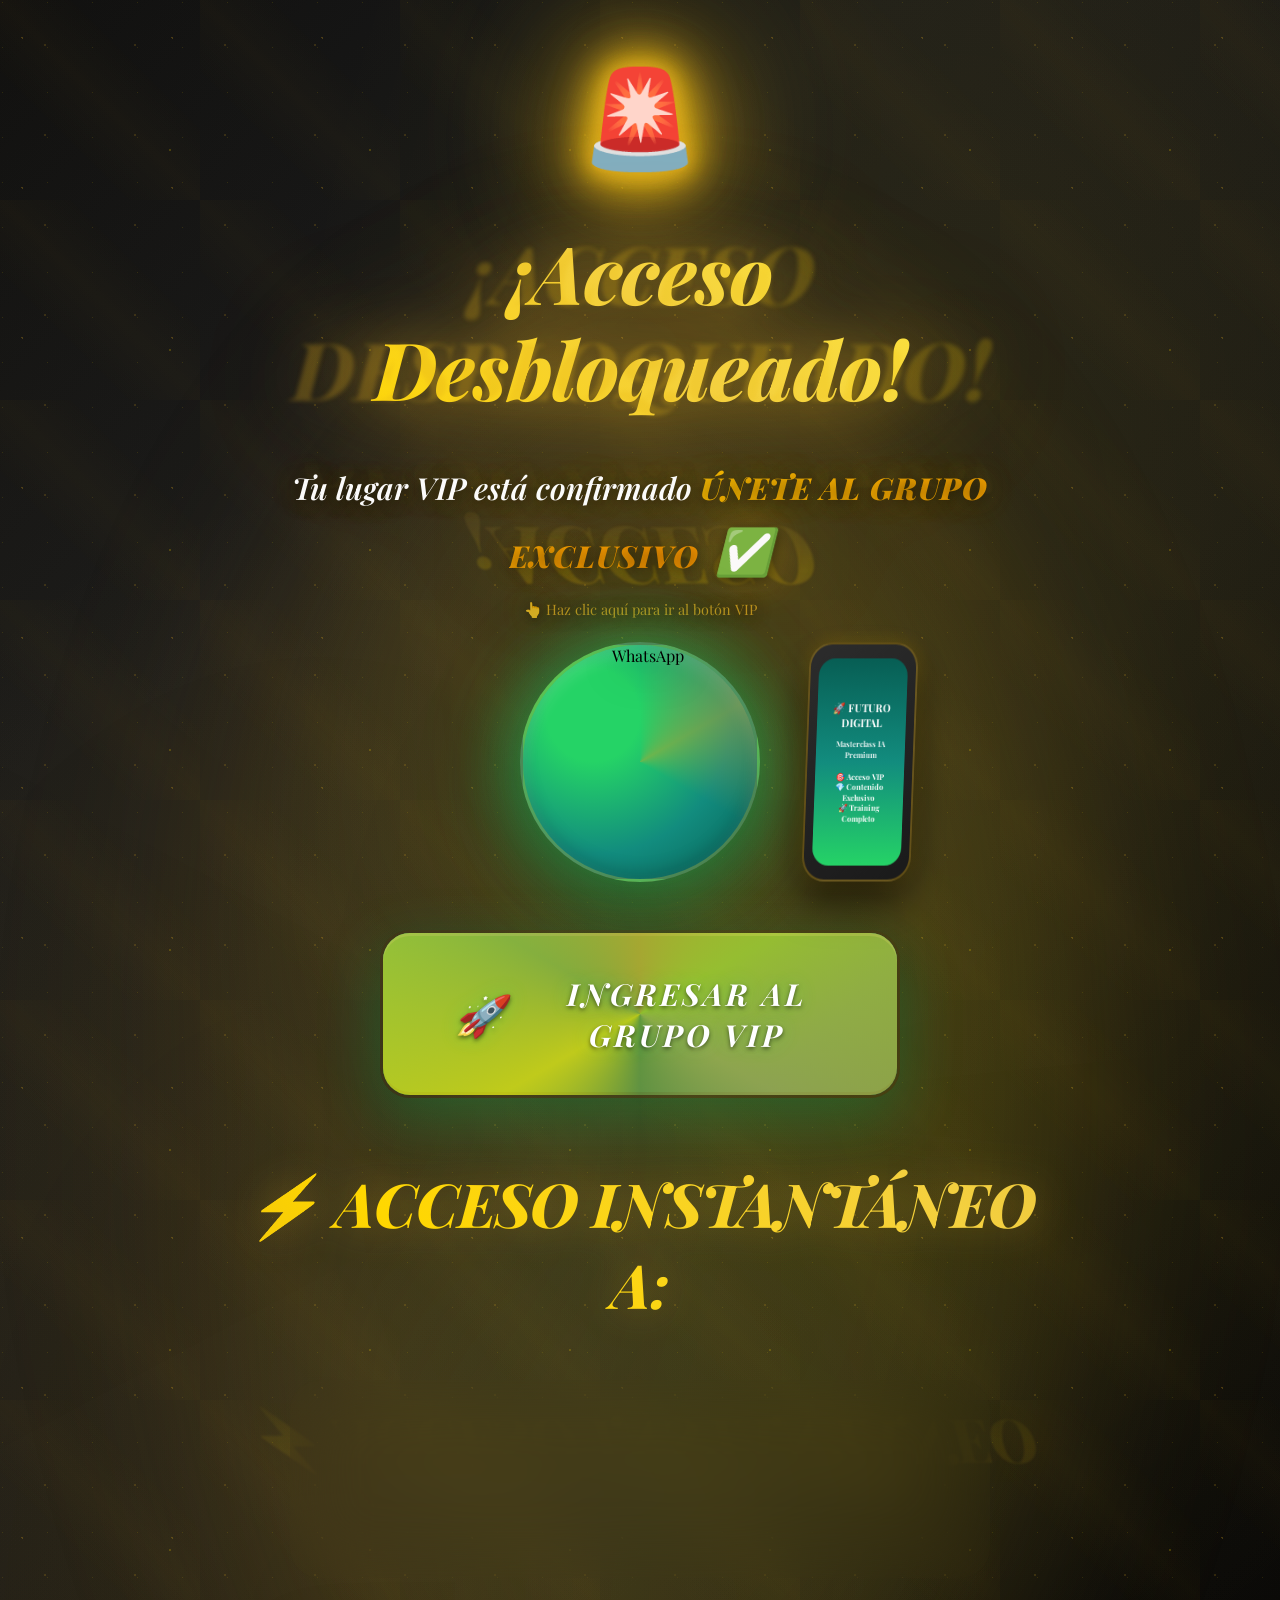
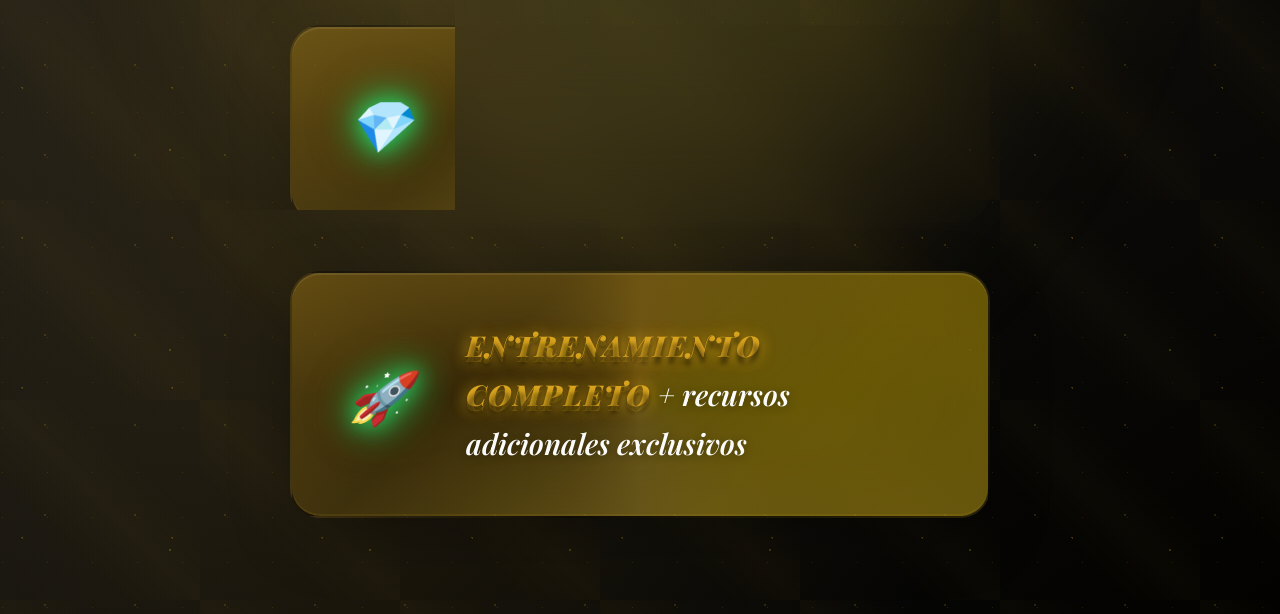
==== commit 64d5eb90: "Update gracias.html" ====
--- a/gracias.html
+++ b/gracias.html
@@ -220,7 +220,7 @@
             animation: premiumReflectionShimmer 6s ease-in-out infinite;
         }
 
-        /* Subtítulo cursivo premium CLICKEABLE - SIN RECUADRO FEO - CON INDICADOR */
+        /* Subtítulo cursivo premium CLICKEABLE - CON INDICADOR */
         .subtitle {
             font-family: 'Playfair Display', serif;
             font-style: italic;
@@ -242,14 +242,14 @@
             line-height: 1.6;
             animation: premiumSubtitleFloat 8s ease-in-out infinite;
             cursor: pointer;
-            transition: all 0.3s ease; /* MÁS RÁPIDO */
+            transition: all 0.3s ease;
         }
 
         /* Indicador visual de que es clickeable */
         .subtitle::after {
-            content: '👆 Haz clic aquí';
+            content: '👆 Haz clic aquí para ir al botón VIP';
             position: absolute;
-            bottom: -30px;
+            bottom: -35px;
             left: 50%;
             transform: translateX(-50%);
             font-size: 0.9rem;
@@ -280,11 +280,6 @@
             }
         }
 
-        /* Eliminar los pseudo-elementos del subtítulo */
-        .subtitle::before {
-            display: none;
-        }
-
         .highlight-text {
             background: linear-gradient(135deg, #ffc107, #ff9800);
             -webkit-background-clip: text;
@@ -306,12 +301,12 @@
         /* Contenedor del logo WhatsApp ÉPICO - OPTIMIZADO PARA MÓVIL */
         .whatsapp-container {
             position: relative;
-            margin: 2rem auto 3rem auto; /* Márgenes más pequeños */
+            margin: 2rem auto 3rem auto;
             display: flex;
             align-items: center;
             justify-content: center;
             width: 100%;
-            max-width: 400px; /* Más pequeño */
+            max-width: 400px;
         }
 
         /* WhatsApp 3D elegante y sofisticado */
@@ -365,7 +360,6 @@
             border-radius: 50%;
             object-fit: cover;
             filter: drop-shadow(0 10px 20px rgba(0, 0, 0, 0.4));
-            /* Imagen optimizada con lazy loading */
             loading: lazy;
         }
 
@@ -385,7 +379,7 @@
             display: flex;
             align-items: center;
             justify-content: center;
-            animation: phoneFloatEpic 12s ease-in-out infinite; /* Más lento */
+            animation: phoneFloatEpic 12s ease-in-out infinite;
             border: 2px solid rgba(255, 193, 7, 0.3);
             z-index: 5;
         }
@@ -514,14 +508,8 @@
         }
 
         .whatsapp-btn-icon {
-            font-size: 3rem;
-            animation: premiumIconHolographicSpin 12s ease-in-out infinite;
-            filter: drop-shadow(0 0 15px rgba(255, 255, 255, 0.3));
-        }
-
-        .whatsapp-btn-icon {
             font-size: 2.5rem;
-            animation: iconMegaSpin 10s ease-in-out infinite; /* Mucho más lento */
+            animation: iconMegaSpin 10s ease-in-out infinite;
         }
 
         /* Lista de beneficios CURSIVA SÚPER PREMIUM */
@@ -914,17 +902,6 @@
             }
         }
 
-        @keyframes premiumSubtitleBorderGlow {
-            0%, 100% { 
-                opacity: 0.6;
-                background-position: 0% 50%; 
-            }
-            50% { 
-                opacity: 0.9;
-                background-position: 100% 50%; 
-            }
-        }
-
         @keyframes premiumBtnHolographicPulse {
             0%, 100% { 
                 box-shadow: 
@@ -951,7 +928,7 @@
             50% { left: 100%; }
         }
 
-        @keyframes premiumIconHolographicSpin {
+        @keyframes iconMegaSpin {
             0%, 100% { 
                 transform: rotate(0deg) scale(1);
                 filter: drop-shadow(0 0 15px rgba(255, 255, 255, 0.3)) hue-rotate(0deg);
@@ -1008,49 +985,6 @@
                     0 0 75px rgba(37, 211, 102, 0.3);
                 filter: hue-rotate(10deg);
             }
-        }
-
-        /* Animaciones simplificadas para mejor performance */
-        @keyframes premiumCrystalFloat {
-            0%, 100% { transform: translateY(0px); }
-            50% { transform: translateY(-5px); }
-        }
-
-        @keyframes holographicGlow {
-            0%, 100% { opacity: 0.4; }
-            50% { opacity: 0.6; }
-        }
-
-        @keyframes premiumCrystalDrift {
-            0%, 100% { transform: translateY(0px); }
-            50% { transform: translateY(-3px); }
-        }
-
-        @keyframes premiumHolographicPulse {
-            0%, 100% { transform: scale(1); }
-            50% { transform: scale(1.05); }
-        }
-
-        @keyframes premiumReflection {
-            0%, 100% { opacity: 0.3; }
-            50% { opacity: 0.5; }
-        }
-
-        /* Simplificar animaciones del título */
-        @keyframes premiumCursiveTitleWave {
-            0%, 100% { background-position: 0% 50%; }
-            50% { background-position: 100% 50%; }
-        }
-
-        @keyframes premiumCursiveTitleGlow {
-            0%, 100% { filter: brightness(1); }
-            50% { filter: brightness(1.1); }
-        }
-
-        /* El resto de animaciones simplificadas... */
-        @keyframes premiumBtnAttention {
-            0%, 100% { transform: translateY(-6px) scale(1.03); }
-            50% { transform: translateY(-10px) scale(1.08); }
         }
 
         @keyframes premiumHighlightShimmer {
@@ -1089,6 +1023,11 @@
                 font-size: clamp(1.15rem, 4.2vw, 1.6rem);
                 border-radius: 20px;
                 backdrop-filter: blur(25px);
+            }
+
+            .subtitle::after {
+                bottom: -30px;
+                font-size: 0.8rem;
             }
 
             .whatsapp-container {
@@ -1188,6 +1127,11 @@
                 font-size: clamp(1.1rem, 4.5vw, 1.4rem);
             }
 
+            .subtitle::after {
+                bottom: -28px;
+                font-size: 0.75rem;
+            }
+
             .whatsapp-3d {
                 width: 200px;
                 height: 200px;
@@ -1226,82 +1170,45 @@
             }
         }
 
-        /* Efectos premium adicionales para móvil */
-        @media (max-width: 768px) {
-            .dots-pattern {
-                animation: premiumMobileCrystalDrift 50s ease-in-out infinite;
-                opacity: 0.4;
-            }
-
-            .container::after {
-                animation: premiumMobileHolographicGlow 18s ease-in-out infinite alternate;
-            }
-        }
-
-        @keyframes premiumMobileCrystalDrift {
-            0%, 100% { 
-                background-position: 0px 0px, 20px 20px, 35px 35px, 0px 0px;
-                transform: translateY(0px) rotate(0deg);
-                opacity: 0.4;
-            }
-            50% { 
-                background-position: 8px -8px, 28px 12px, 43px 27px, 8px -8px;
-                transform: translateY(-6px) rotate(0.3deg);
-                opacity: 0.6;
-            }
-        }
-
-        @keyframes premiumMobileHolographicGlow {
-            0% { 
-                opacity: 0.3; 
-                transform: translate(-50%, -50%) scale(0.7) rotate(0deg);
-                filter: blur(80px) hue-rotate(0deg);
-            }
-            100% { 
-                opacity: 0.5; 
-                transform: translate(-50%, -50%) scale(1) rotate(120deg);
-                filter: blur(100px) hue-rotate(60deg);
-            }
-        }
-
-        /* Progreso de carga RÁPIDO */
-        .loading-bar {
-            position: fixed;
-            top: 0;
-            left: 0;
-            width: 100%;
-            height: 6px;
-            background: rgba(0, 0, 0, 0.9);
-            z-index: 10000;
-        }
-
-        .loading-progress {
-            height: 100%;
-            background: linear-gradient(90deg, #ffc107, #ff9800, #25D366);
-            width: 0%;
-            animation: loadProgress 1s ease-out forwards; /* Mucho más rápido */
-            box-shadow: 0 0 15px rgba(255, 193, 7, 1);
-        }
-
-        @keyframes loadProgress {
-            0% { width: 0%; }
-            100% { width: 100%; }
-        }
-
-        /* Optimizaciones de performance */
-        .whatsapp-3d,
-        .whatsapp-logo,
-        .phone-3d,
-        .whatsapp-btn {
-            will-change: transform;
-        }
-
-        /* Preload de imágenes críticas */
-        .whatsapp-icon {
-            image-rendering: -webkit-optimize-contrast;
-            image-rendering: crisp-edges;
+        /* Scroll suave premium */
+        html {
+            scroll-behavior: smooth;
+        }
+
+        /* Selección de texto premium */
+        ::selection {
+            background: rgba(218, 165, 32, 0.3);
+            color: #fff;
+            text-shadow: 0 0 10px rgba(218, 165, 32, 0.8);
+        }
+
+        ::-moz-selection {
+            background: rgba(218, 165, 32, 0.3);
+            color: #fff;
+            text-shadow: 0 0 10px rgba(218, 165, 32, 0.8);
+        }
+
+        /* Scrollbar premium */
+        ::-webkit-scrollbar {
+            width: 8px;
+        }
+
+        ::-webkit-scrollbar-track {
+            background: rgba(0, 0, 0, 0.3);
+        }
+
+        ::-webkit-scrollbar-thumb {
+            background: linear-gradient(180deg, #daa520 0%, #f4d03f 50%, #d4af37 100%);
+            border-radius: 4px;
+            box-shadow: 0 0 10px rgba(218, 165, 32, 0.5);
+        }
+
+        ::-webkit-scrollbar-thumb:hover {
+            background: linear-gradient(180deg, #ffd700 0%, #ffeb3b 50%, #daa520 100%);
+            box-shadow: 0 0 15px rgba(218, 165, 32, 0.8);
         }
     </style>
+    
     <!-- Fuentes cursivas premium -->
     <link rel="preconnect" href="https://fonts.googleapis.com">
     <link rel="preconnect" href="https://fonts.gstatic.com" crossorigin>
@@ -1311,10 +1218,6 @@
     <link rel="preload" as="image" href="https://github.com/futuroodigital/landing_IA_epica/raw/cbb2b92543f395cddab8118a03c9fc7810431b3a/ChatGPT%20Image%202%20ago%202025%2C%2005_02_33%20p.m..png">
 </head>
 <body>
-    <div class="loading-bar">
-        <div class="loading-progress"></div>
-    </div>
-
     <div class="container">
         <div class="dots-pattern"></div>
         
@@ -1326,7 +1229,7 @@
                 Desbloqueado!
             </h1>
 
-            <div class="subtitle" onclick="goToWhatsApp()">
+            <div class="subtitle" onclick="scrollToButton()">
                 Tu lugar VIP está confirmado
                 <span class="highlight-text">ÚNETE AL GRUPO EXCLUSIVO</span>
                 <span class="checkmark">✅</span>
@@ -1361,7 +1264,8 @@
 
             <a href="https://chat.whatsapp.com/Dh8bRstWYHKDmm84vxyNZq" 
                class="whatsapp-btn"
-               target="_blank">
+               target="_blank"
+               id="whatsappButton">
                 <span class="whatsapp-btn-icon">🚀</span>
                 INGRESAR AL GRUPO VIP
             </a>
@@ -1392,23 +1296,58 @@
     </div>
 
     <script>
-    <script>
-        // FUNCIÓN DIRECTA AL BOTÓN WHATSAPP - ULTRA RÁPIDA
-        function goToWhatsApp() {
-            // Ir DIRECTO al enlace de WhatsApp SIN scroll
-            window.open('https://chat.whatsapp.com/Dh8bRstWYHKDmm84vxyNZq', '_blank');
-        }
-
-        // CARGA ULTRA RÁPIDA - OPTIMIZADA
+        // FUNCIÓN PARA SCROLL AL BOTÓN VIP - ULTRA SMOOTH
+        function scrollToButton() {
+            const button = document.getElementById('whatsappButton');
+            const benefitsTitle = document.querySelector('.benefits-title');
+            
+            // Primero hacer scroll suave hacia el título de beneficios (para que quede visible)
+            benefitsTitle.scrollIntoView({ 
+                behavior: 'smooth', 
+                block: 'start',
+                inline: 'nearest' 
+            });
+            
+            // Después de 800ms, hacer un efecto de atención en el botón
+            setTimeout(() => {
+                // Efecto de atención premium en el botón
+                button.style.animation = 'premiumBtnAttention 2s ease-in-out infinite';
+                button.style.transform = 'translateY(-6px) scale(1.08)';
+                button.style.boxShadow = '0 40px 120px rgba(37, 211, 102, 0.6), 0 25px 80px rgba(218, 165, 32, 0.4), 0 0 80px rgba(255, 215, 0, 0.3)';
+                button.style.filter = 'brightness(1.2) saturate(1.1)';
+                
+                // Efecto de parpadeo en el texto del botón
+                const buttonText = button.innerHTML;
+                let isFlashing = true;
+                const flashInterval = setInterval(() => {
+                    if (isFlashing) {
+                        button.innerHTML = '✨ INGRESAR AL GRUPO VIP ✨';
+                        button.style.background = 'linear-gradient(135deg, #25D366 0%, #1ead5e 20%, #ffd700 40%, #ffeb3b 60%, #25D366 80%, #128C7E 100%)';
+                    } else {
+                        button.innerHTML = buttonText;
+                        button.style.background = 'linear-gradient(135deg, #25D366 0%, #1ead5e 20%, #128C7E 40%, #0f7a6b 60%, #075E54 80%, #128C7E 100%)';
+                    }
+                    isFlashing = !isFlashing;
+                }, 600);
+                
+                // Parar el parpadeo después de 6 segundos
+                setTimeout(() => {
+                    clearInterval(flashInterval);
+                    button.innerHTML = buttonText;
+                    button.style.animation = '';
+                    button.style.transform = '';
+                    button.style.boxShadow = '';
+                    button.style.filter = '';
+                    button.style.background = '';
+                }, 6000);
+                
+            }, 800);
+        }
+
+        // CARGA ULTRA PREMIUM - OPTIMIZADA
         window.addEventListener('load', function() {
-            // Carga instantánea sin efectos pesados
+            // Carga instantánea
             document.body.style.opacity = '1';
-            
-            // Ocultar loading bar INMEDIATAMENTE
-            const loadingBar = document.querySelector('.loading-bar');
-            if (loadingBar) {
-                loadingBar.style.display = 'none';
-            }
         });
 
         // Tracking SIMPLIFICADO
@@ -1416,21 +1355,20 @@
             console.log('🚀 Usuario accedió al grupo VIP - Conversión RÁPIDA exitosa');
         });
 
-        // HACER TODO MÁS RÁPIDO - Eliminar animaciones pesadas
+        // HACER TODO MÁS RÁPIDO - Optimizar animaciones
         document.querySelectorAll('.benefit-item').forEach((item, index) => {
-            // Entrada inmediata sin delays
             item.style.opacity = '1';
             item.style.transform = 'translateY(0px) scale(1)';
             
             // Hover simple y rápido
             item.addEventListener('mouseenter', function() {
                 this.style.transform = 'translateX(15px) scale(1.02)';
-                this.style.transition = 'transform 0.2s ease'; // MÁS RÁPIDO
+                this.style.transition = 'transform 0.2s ease';
             });
             
             item.addEventListener('mouseleave', function() {
                 this.style.transform = 'translateX(0px) scale(1)';
-                this.style.transition = 'transform 0.2s ease'; // MÁS RÁPIDO
+                this.style.transition = 'transform 0.2s ease';
             });
         });
 
@@ -1464,139 +1402,41 @@
             const scrolled = window.pageYOffset;
             const parallax = document.querySelector('.dots-pattern');
             
-            if (parallax && scrolled < 1000) { // Solo hasta cierto punto
+            if (parallax && scrolled < 1000) {
                 parallax.style.transform = `translateY(${scrolled * 0.1}px)`;
             }
-        }, { passive: true }); // Passive para mejor performance
+        }, { passive: true });
 
         // Eliminar efectos pesados en móvil
         if (window.innerWidth <= 768) {
-            // Desactivar animaciones pesadas en móvil
             const style = document.createElement('style');
             style.innerHTML = `
                 * {
-                    animation-duration: 0.1s !important;
-                    transition-duration: 0.1s !important;
+                    animation-duration: 0.5s !important;
+                    transition-duration: 0.3s !important;
                 }
                 .dots-pattern {
-                    display: none; /* Ocultar partículas en móvil */
+                    opacity: 0.3;
                 }
                 .container::before,
                 .container::after {
-                    animation: none !important;
+                    animation-duration: 20s !important;
                 }
             `;
             document.head.appendChild(style);
         }
+
+        // Animación de atención para el botón
+        @keyframes premiumBtnAttention {
+            0%, 100% { transform: translateY(-6px) scale(1.03); }
+            50% { transform: translateY(-10px) scale(1.08); }
+        }
     </script>
 
     <style>
-        @keyframes premiumHolographicFadeIn {
-            from {
-                opacity: 0;
-                transform: scale(0.8) rotate(-10deg);
-                filter: blur(5px) hue-rotate(0deg);
-            }
-            to {
-                opacity: 1;
-                transform: scale(1) rotate(0deg);
-                filter: blur(0px) hue-rotate(0deg);
-            }
-        }
-
-        /* Loading bar ULTRA RÁPIDO */
-        .loading-progress {
-            height: 100%;
-            background: linear-gradient(90deg, #daa520, #ffd700, #25D366);
-            width: 0%;
-            animation: fastLoadProgress 0.8s ease-out forwards; /* MÁS RÁPIDO */
-            box-shadow: 0 0 20px rgba(218, 165, 32, 0.8);
-        }
-
-        @keyframes fastLoadProgress {
-            0% { width: 0%; }
-            100% { width: 100%; }
-        }
-
-        /* Responsive MÁS RÁPIDO para móvil */
-        @media (max-width: 768px) {
-            /* Desactivar animaciones pesadas en móvil */
-            .dots-pattern {
-                animation: none !important;
-                opacity: 0.3;
-            }
-            
-            .container::before,
-            .container::after {
-                animation: none !important;
-            }
-            
-            .whatsapp-3d {
-                animation: none !important;
-            }
-            
-            .whatsapp-logo {
-                animation: none !important;
-            }
-            
-            .whatsapp-btn {
-                animation: none !important;
-            }
-            
-            .benefit-check {
-                animation: none !important;
-            }
-            
-            .main-title {
-                animation: none !important;
-            }
-            
-            .subtitle {
-                animation: none !important;
-            }
-            
-            /* Transiciones más rápidas en móvil */
-            * {
-                transition-duration: 0.2s !important;
-            }
-        }
-
-        /* Smooth scroll súper premium */
-        html {
-            scroll-behavior: smooth;
-        }
-
-        /* Selección de texto premium */
-        ::selection {
-            background: rgba(218, 165, 32, 0.3);
-            color: #fff;
-            text-shadow: 0 0 10px rgba(218, 165, 32, 0.8);
-        }
-
-        ::-moz-selection {
-            background: rgba(218, 165, 32, 0.3);
-            color: #fff;
-            text-shadow: 0 0 10px rgba(218, 165, 32, 0.8);
-        }
-
-        /* Scrollbar premium */
-        ::-webkit-scrollbar {
-            width: 8px;
-        }
-
-        ::-webkit-scrollbar-track {
-            background: rgba(0, 0, 0, 0.3);
-        }
-
-        ::-webkit-scrollbar-thumb {
-            background: linear-gradient(180deg, #daa520 0%, #f4d03f 50%, #d4af37 100%);
-            border-radius: 4px;
-            box-shadow: 0 0 10px rgba(218, 165, 32, 0.5);
-        }
-
-        ::-webkit-scrollbar-thumb:hover {
-            background: linear-gradient(180deg, #ffd700 0%, #ffeb3b 50%, #daa520 100%);
-            box-shadow: 0 0 15px rgba(218, 165, 32, 0.8);
+        @keyframes premiumBtnAttention {
+            0%, 100% { transform: translateY(-6px) scale(1.03); }
+            50% { transform: translateY(-10px) scale(1.08); }
         }
     </style>
 </body>
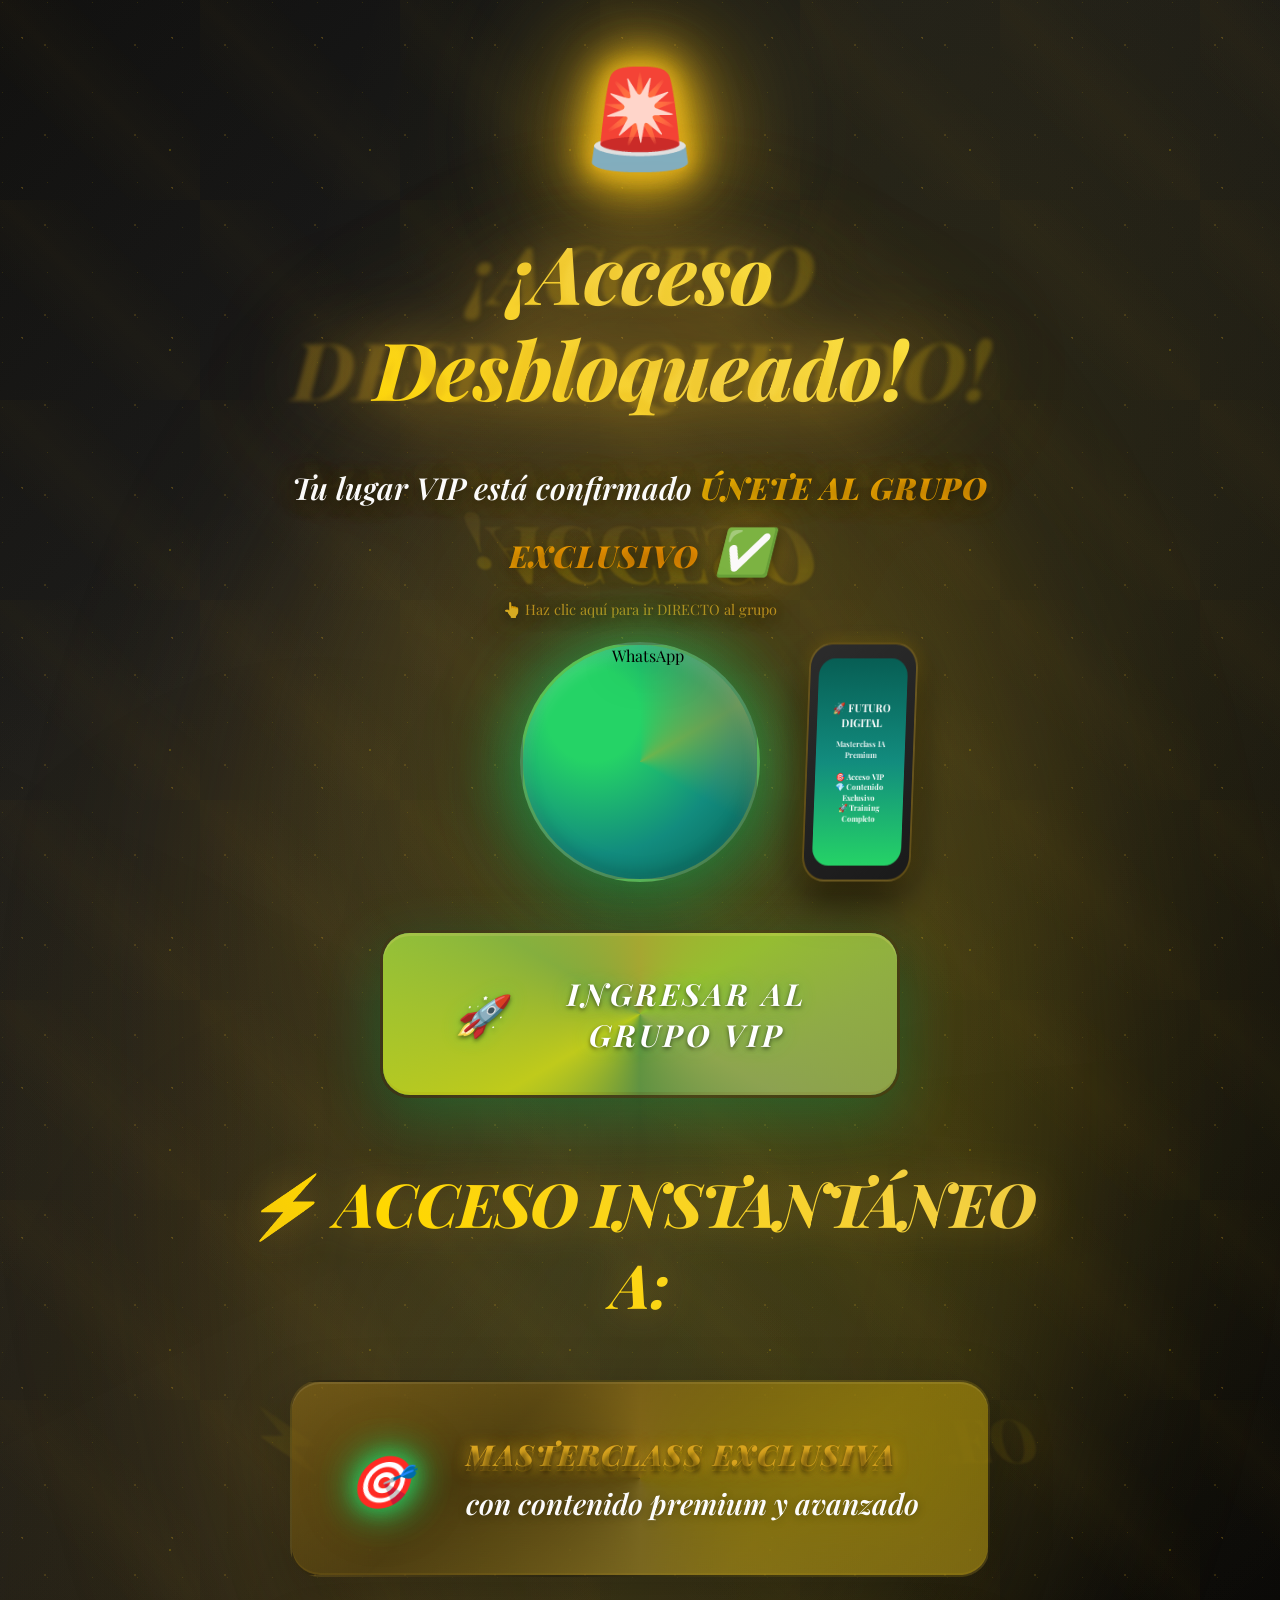
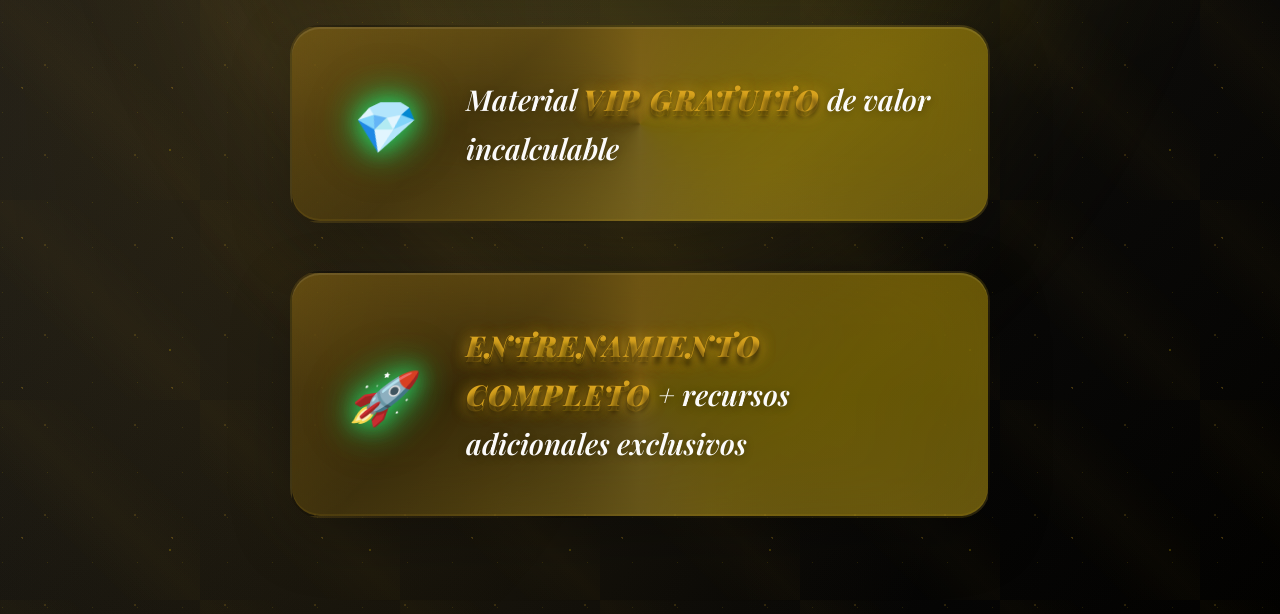
==== commit c80cb7bb: "Update gracias.html" ====
--- a/gracias.html
+++ b/gracias.html
@@ -247,7 +247,7 @@
 
         /* Indicador visual de que es clickeable */
         .subtitle::after {
-            content: '👆 Haz clic aquí para ir al botón VIP';
+            content: '👆 Haz clic aquí para ir DIRECTO al grupo';
             position: absolute;
             bottom: -35px;
             left: 50%;
@@ -1028,6 +1028,7 @@
             .subtitle::after {
                 bottom: -30px;
                 font-size: 0.8rem;
+                content: '👆 Clic para ir DIRECTO al grupo';
             }
 
             .whatsapp-container {
@@ -1130,6 +1131,7 @@
             .subtitle::after {
                 bottom: -28px;
                 font-size: 0.75rem;
+                content: '👆 Clic → Grupo directo';
             }
 
             .whatsapp-3d {
@@ -1229,7 +1231,7 @@
                 Desbloqueado!
             </h1>
 
-            <div class="subtitle" onclick="scrollToButton()">
+            <div class="subtitle" onclick="goToWhatsApp()">
                 Tu lugar VIP está confirmado
                 <span class="highlight-text">ÚNETE AL GRUPO EXCLUSIVO</span>
                 <span class="checkmark">✅</span>
@@ -1296,52 +1298,10 @@
     </div>
 
     <script>
-        // FUNCIÓN PARA SCROLL AL BOTÓN VIP - ULTRA SMOOTH
-        function scrollToButton() {
-            const button = document.getElementById('whatsappButton');
-            const benefitsTitle = document.querySelector('.benefits-title');
-            
-            // Primero hacer scroll suave hacia el título de beneficios (para que quede visible)
-            benefitsTitle.scrollIntoView({ 
-                behavior: 'smooth', 
-                block: 'start',
-                inline: 'nearest' 
-            });
-            
-            // Después de 800ms, hacer un efecto de atención en el botón
-            setTimeout(() => {
-                // Efecto de atención premium en el botón
-                button.style.animation = 'premiumBtnAttention 2s ease-in-out infinite';
-                button.style.transform = 'translateY(-6px) scale(1.08)';
-                button.style.boxShadow = '0 40px 120px rgba(37, 211, 102, 0.6), 0 25px 80px rgba(218, 165, 32, 0.4), 0 0 80px rgba(255, 215, 0, 0.3)';
-                button.style.filter = 'brightness(1.2) saturate(1.1)';
-                
-                // Efecto de parpadeo en el texto del botón
-                const buttonText = button.innerHTML;
-                let isFlashing = true;
-                const flashInterval = setInterval(() => {
-                    if (isFlashing) {
-                        button.innerHTML = '✨ INGRESAR AL GRUPO VIP ✨';
-                        button.style.background = 'linear-gradient(135deg, #25D366 0%, #1ead5e 20%, #ffd700 40%, #ffeb3b 60%, #25D366 80%, #128C7E 100%)';
-                    } else {
-                        button.innerHTML = buttonText;
-                        button.style.background = 'linear-gradient(135deg, #25D366 0%, #1ead5e 20%, #128C7E 40%, #0f7a6b 60%, #075E54 80%, #128C7E 100%)';
-                    }
-                    isFlashing = !isFlashing;
-                }, 600);
-                
-                // Parar el parpadeo después de 6 segundos
-                setTimeout(() => {
-                    clearInterval(flashInterval);
-                    button.innerHTML = buttonText;
-                    button.style.animation = '';
-                    button.style.transform = '';
-                    button.style.boxShadow = '';
-                    button.style.filter = '';
-                    button.style.background = '';
-                }, 6000);
-                
-            }, 800);
+        // FUNCIÓN DIRECTA AL WHATSAPP - ULTRA RÁPIDA
+        function goToWhatsApp() {
+            // Ir DIRECTO al enlace de WhatsApp SIN scroll
+            window.open('https://chat.whatsapp.com/Dh8bRstWYHKDmm84vxyNZq', '_blank');
         }
 
         // CARGA ULTRA PREMIUM - OPTIMIZADA
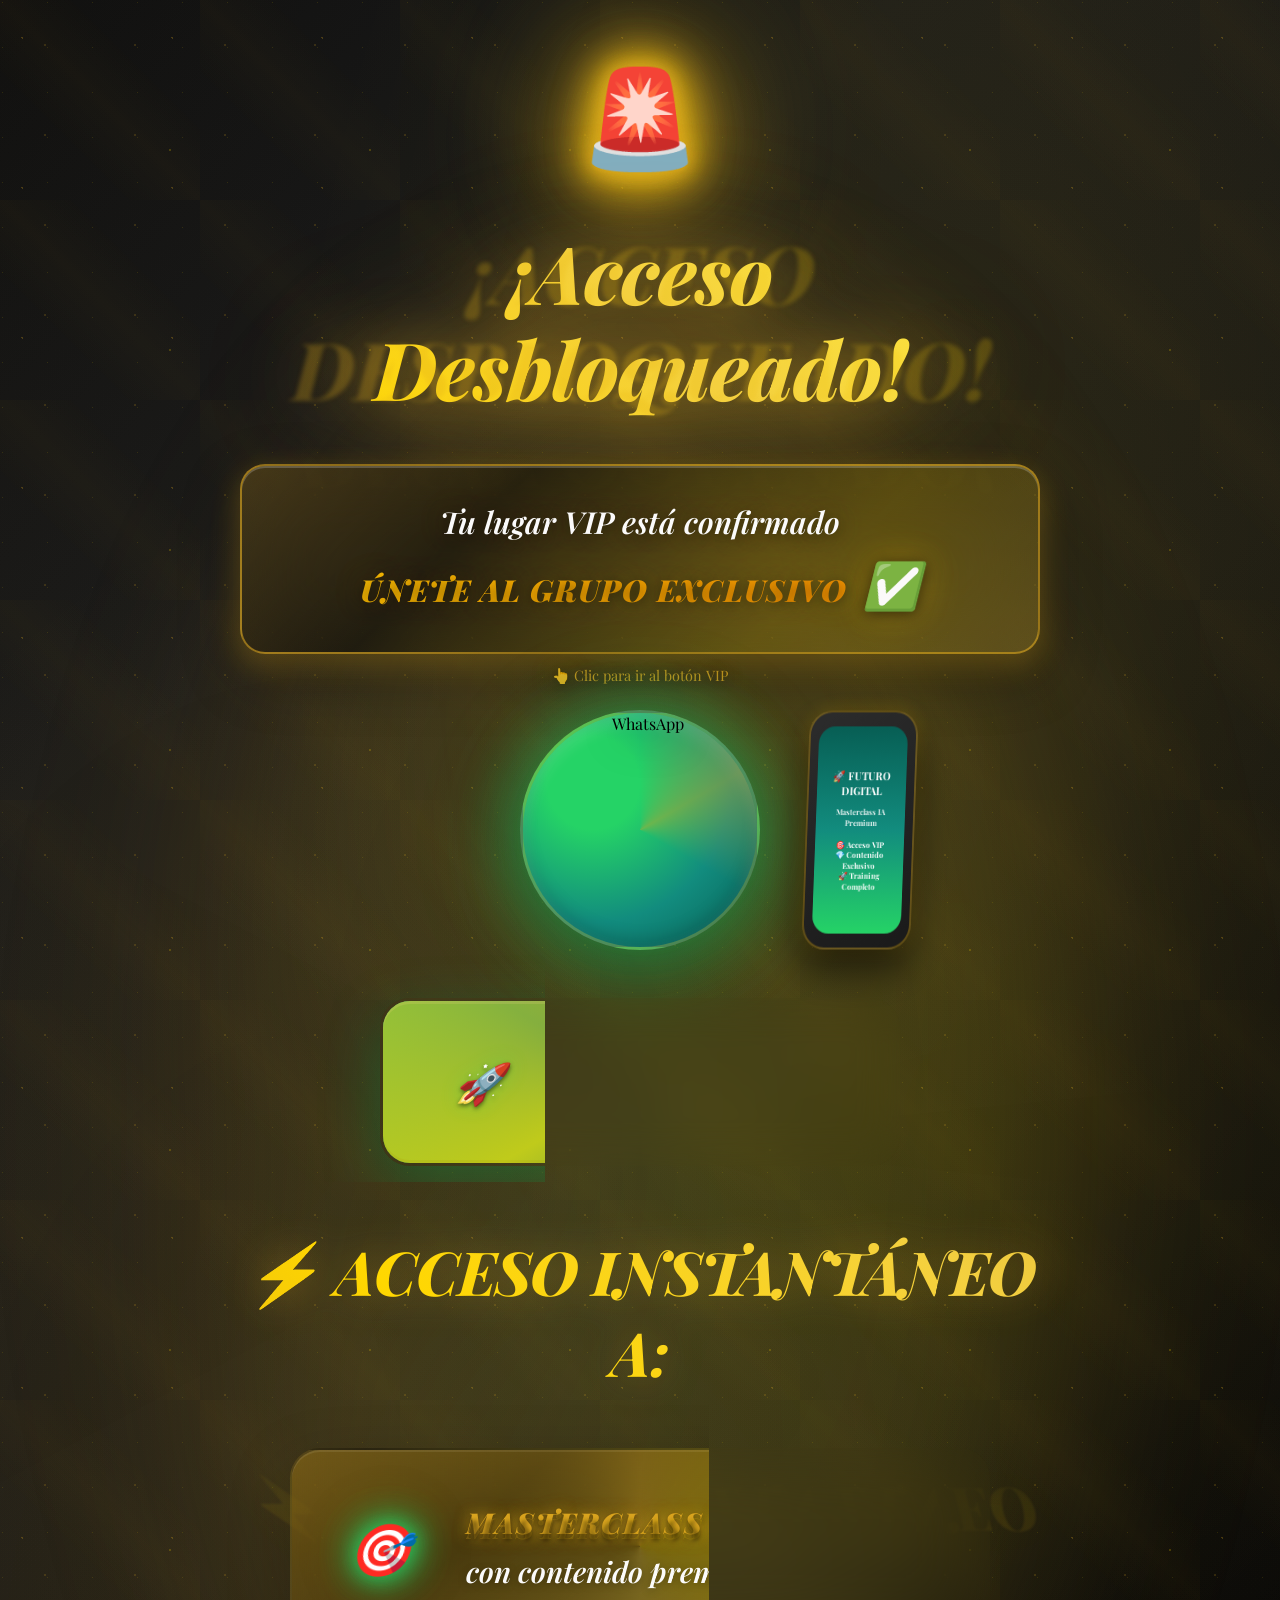
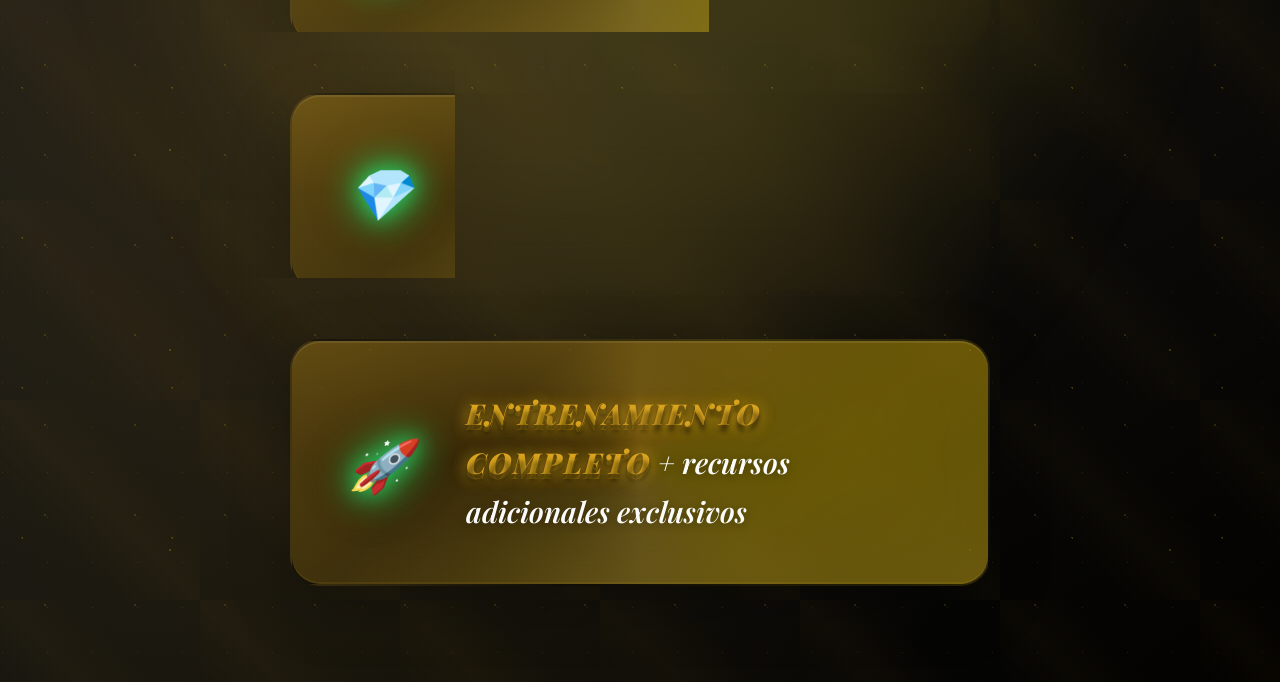
==== commit 1c42bd9c: "Update gracias.html" ====
--- a/gracias.html
+++ b/gracias.html
@@ -220,7 +220,7 @@
             animation: premiumReflectionShimmer 6s ease-in-out infinite;
         }
 
-        /* Subtítulo cursivo premium CLICKEABLE - CON INDICADOR */
+        /* Subtítulo cursivo premium CLICKEABLE - PARECE BOTÓN */
         .subtitle {
             font-family: 'Playfair Display', serif;
             font-style: italic;
@@ -229,12 +229,19 @@
             margin-bottom: 3.5rem;
             font-weight: 600;
             position: relative;
-            padding: 0;
-            border-radius: 0;
-            background: transparent;
-            backdrop-filter: none;
-            border: none;
-            box-shadow: none;
+            padding: 2rem 3rem; /* PADDING COMO BOTÓN */
+            border-radius: 25px; /* BORDES REDONDEADOS COMO BOTÓN */
+            background: linear-gradient(135deg, 
+                rgba(218, 165, 32, 0.2) 0%, 
+                rgba(0, 0, 0, 0.4) 30%,
+                rgba(255, 215, 0, 0.15) 70%,
+                rgba(212, 175, 55, 0.25) 100%); /* FONDO COMO BOTÓN */
+            backdrop-filter: blur(35px); /* EFECTO CRISTAL */
+            border: 2px solid rgba(218, 165, 32, 0.6); /* BORDE DORADO */
+            box-shadow: 
+                0 20px 60px rgba(0, 0, 0, 0.3),
+                0 10px 30px rgba(218, 165, 32, 0.4),
+                inset 0 2px 0 rgba(255, 255, 255, 0.2); /* SOMBRAS PREMIUM */
             text-shadow: 
                 0 2px 15px rgba(0, 0, 0, 0.6),
                 0 0 30px rgba(218, 165, 32, 0.3),
@@ -243,11 +250,12 @@
             animation: premiumSubtitleFloat 8s ease-in-out infinite;
             cursor: pointer;
             transition: all 0.3s ease;
+            text-align: center; /* CENTRADO COMO BOTÓN */
         }
 
         /* Indicador visual de que es clickeable */
         .subtitle::after {
-            content: '👆 Haz clic aquí para ir DIRECTO al grupo';
+            content: '👆 Clic para ir al botón VIP';
             position: absolute;
             bottom: -35px;
             left: 50%;
@@ -259,9 +267,20 @@
             animation: clickIndicator 2s ease-in-out infinite;
         }
 
-        /* Efecto hover RÁPIDO para el subtítulo clickeable */
+        /* Efecto hover COMO BOTÓN para el subtítulo clickeable */
         .subtitle:hover {
-            transform: scale(1.05);
+            transform: scale(1.05) translateY(-3px);
+            background: linear-gradient(135deg, 
+                rgba(218, 165, 32, 0.3) 0%, 
+                rgba(0, 0, 0, 0.5) 30%,
+                rgba(255, 215, 0, 0.2) 70%,
+                rgba(212, 175, 55, 0.35) 100%);
+            border-color: rgba(218, 165, 32, 0.8);
+            box-shadow: 
+                0 30px 80px rgba(0, 0, 0, 0.4),
+                0 15px 50px rgba(218, 165, 32, 0.6),
+                0 0 60px rgba(255, 215, 0, 0.4),
+                inset 0 3px 0 rgba(255, 255, 255, 0.3);
             text-shadow: 
                 0 2px 20px rgba(0, 0, 0, 0.8),
                 0 0 40px rgba(218, 165, 32, 0.5),
@@ -1018,17 +1037,23 @@
             .subtitle {
                 font-family: 'Playfair Display', serif;
                 font-style: italic;
-                padding: 2rem 2.5rem;
+                padding: 1.8rem 2.5rem; /* MANTENER ESTILO BOTÓN */
                 margin-bottom: 3rem;
                 font-size: clamp(1.15rem, 4.2vw, 1.6rem);
-                border-radius: 20px;
+                border-radius: 20px; /* MANTENER BORDES REDONDEADOS */
                 backdrop-filter: blur(25px);
+                border: 2px solid rgba(218, 165, 32, 0.5); /* MANTENER BORDE */
+                background: linear-gradient(135deg, 
+                    rgba(218, 165, 32, 0.18) 0%, 
+                    rgba(0, 0, 0, 0.4) 30%,
+                    rgba(255, 215, 0, 0.15) 70%,
+                    rgba(212, 175, 55, 0.2) 100%); /* MANTENER FONDO BOTÓN */
             }
 
             .subtitle::after {
                 bottom: -30px;
                 font-size: 0.8rem;
-                content: '👆 Clic para ir DIRECTO al grupo';
+                content: '👆 Clic para ir al botón VIP';
             }
 
             .whatsapp-container {
@@ -1124,14 +1149,21 @@
             }
 
             .subtitle {
-                padding: 1.8rem 2.2rem;
+                padding: 1.6rem 2rem; /* MANTENER ESTILO BOTÓN */
                 font-size: clamp(1.1rem, 4.5vw, 1.4rem);
+                border-radius: 18px; /* MANTENER BORDES REDONDEADOS */
+                border: 2px solid rgba(218, 165, 32, 0.4); /* MANTENER BORDE */
+                background: linear-gradient(135deg, 
+                    rgba(218, 165, 32, 0.15) 0%, 
+                    rgba(0, 0, 0, 0.35) 30%,
+                    rgba(255, 215, 0, 0.12) 70%,
+                    rgba(212, 175, 55, 0.18) 100%); /* MANTENER FONDO BOTÓN */
             }
 
             .subtitle::after {
                 bottom: -28px;
                 font-size: 0.75rem;
-                content: '👆 Clic → Grupo directo';
+                content: '👆 Clic → Botón VIP';
             }
 
             .whatsapp-3d {
@@ -1232,7 +1264,7 @@
             </h1>
 
             <div class="subtitle" onclick="goToWhatsApp()">
-                Tu lugar VIP está confirmado
+                Tu lugar VIP está confirmado<br>
                 <span class="highlight-text">ÚNETE AL GRUPO EXCLUSIVO</span>
                 <span class="checkmark">✅</span>
             </div>
@@ -1298,10 +1330,52 @@
     </div>
 
     <script>
-        // FUNCIÓN DIRECTA AL WHATSAPP - ULTRA RÁPIDA
+        // FUNCIÓN PARA SCROLL AL BOTÓN Y PONERLO ARRIBA
         function goToWhatsApp() {
-            // Ir DIRECTO al enlace de WhatsApp SIN scroll
-            window.open('https://chat.whatsapp.com/Dh8bRstWYHKDmm84vxyNZq', '_blank');
+            const button = document.getElementById('whatsappButton');
+            const benefitsTitle = document.querySelector('.benefits-title');
+            
+            // Hacer scroll suave hacia los beneficios para que el botón quede arriba
+            benefitsTitle.scrollIntoView({ 
+                behavior: 'smooth', 
+                block: 'start',
+                inline: 'nearest' 
+            });
+            
+            // Después de 800ms, hacer efectos de atención en el botón
+            setTimeout(() => {
+                // Efecto de atención premium en el botón
+                button.style.animation = 'premiumBtnAttention 3s ease-in-out infinite';
+                button.style.transform = 'translateY(-8px) scale(1.1)';
+                button.style.boxShadow = '0 50px 150px rgba(37, 211, 102, 0.8), 0 30px 100px rgba(218, 165, 32, 0.6), 0 0 100px rgba(255, 215, 0, 0.4)';
+                button.style.filter = 'brightness(1.3) saturate(1.2)';
+                
+                // Efecto de parpadeo en el texto del botón
+                const buttonText = button.innerHTML;
+                let isFlashing = true;
+                const flashInterval = setInterval(() => {
+                    if (isFlashing) {
+                        button.innerHTML = '🚀✨ ¡CLICK AQUÍ AHORA! ✨🚀';
+                        button.style.background = 'linear-gradient(135deg, #25D366 0%, #ffd700 20%, #ffeb3b 40%, #25D366 60%, #1ead5e 80%, #128C7E 100%)';
+                    } else {
+                        button.innerHTML = buttonText;
+                        button.style.background = 'linear-gradient(135deg, #25D366 0%, #1ead5e 20%, #128C7E 40%, #0f7a6b 60%, #075E54 80%, #128C7E 100%)';
+                    }
+                    isFlashing = !isFlashing;
+                }, 800);
+                
+                // Parar el parpadeo después de 8 segundos
+                setTimeout(() => {
+                    clearInterval(flashInterval);
+                    button.innerHTML = buttonText;
+                    button.style.animation = '';
+                    button.style.transform = '';
+                    button.style.boxShadow = '';
+                    button.style.filter = '';
+                    button.style.background = '';
+                }, 8000);
+                
+            }, 800);
         }
 
         // CARGA ULTRA PREMIUM - OPTIMIZADA
@@ -1388,8 +1462,19 @@
 
         // Animación de atención para el botón
         @keyframes premiumBtnAttention {
-            0%, 100% { transform: translateY(-6px) scale(1.03); }
-            50% { transform: translateY(-10px) scale(1.08); }
+            0%, 100% { 
+                transform: translateY(-8px) scale(1.05); 
+                box-shadow: 
+                    0 50px 150px rgba(37, 211, 102, 0.8), 
+                    0 30px 100px rgba(218, 165, 32, 0.6);
+            }
+            50% { 
+                transform: translateY(-12px) scale(1.1); 
+                box-shadow: 
+                    0 60px 180px rgba(37, 211, 102, 1), 
+                    0 40px 120px rgba(218, 165, 32, 0.8),
+                    0 0 120px rgba(255, 215, 0, 0.6);
+            }
         }
     </script>
 
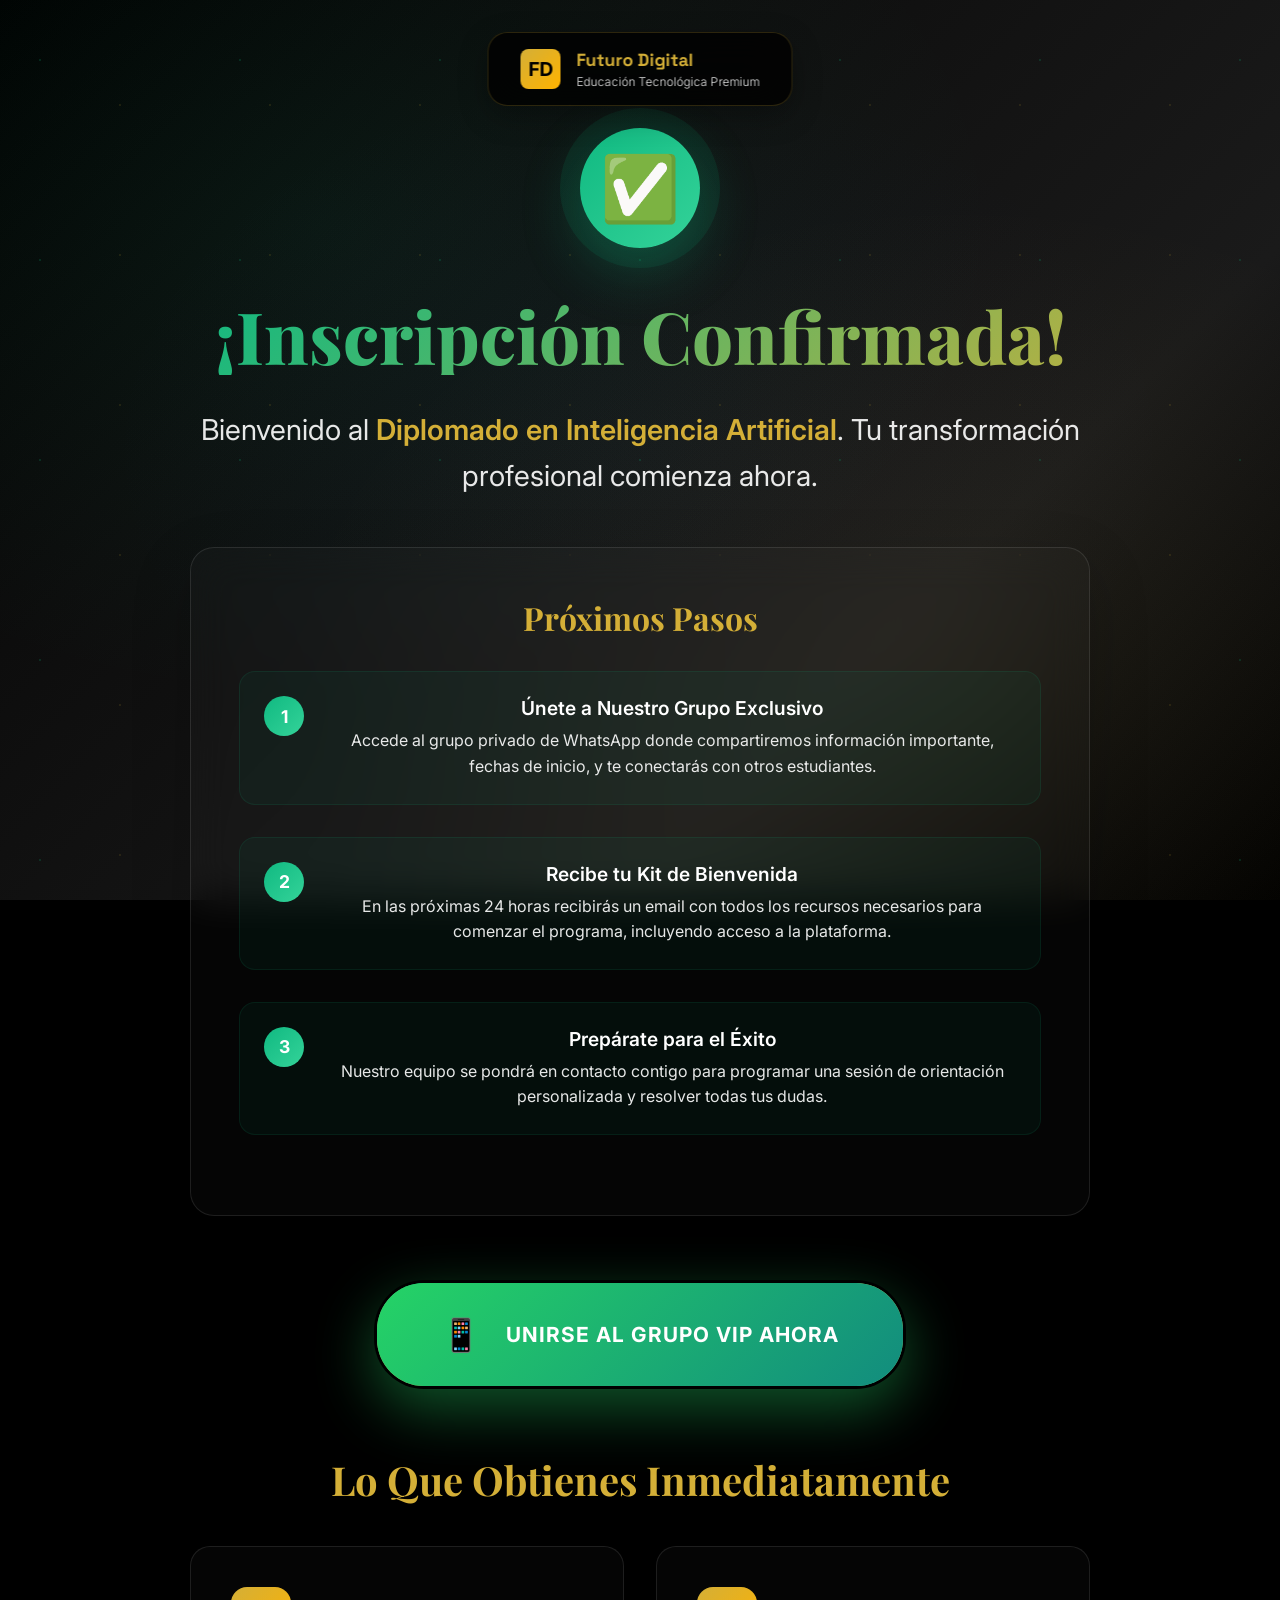
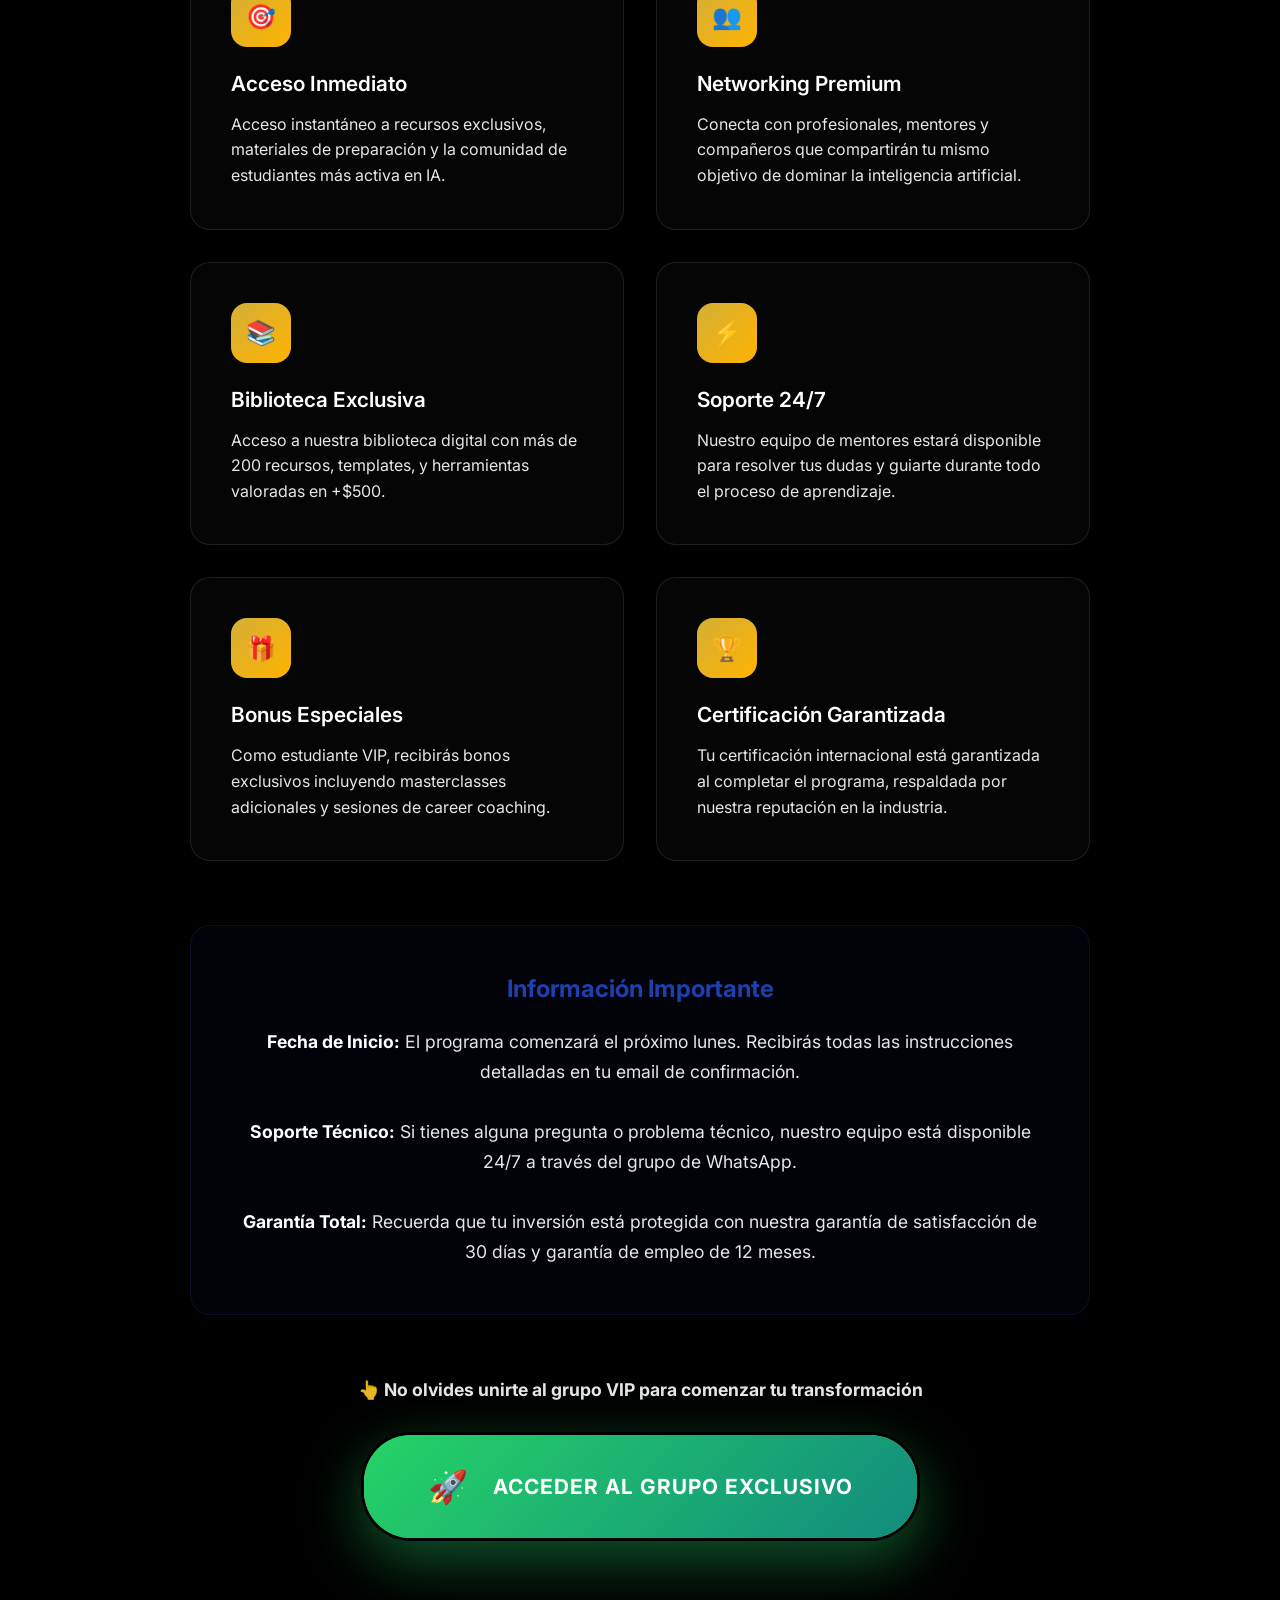
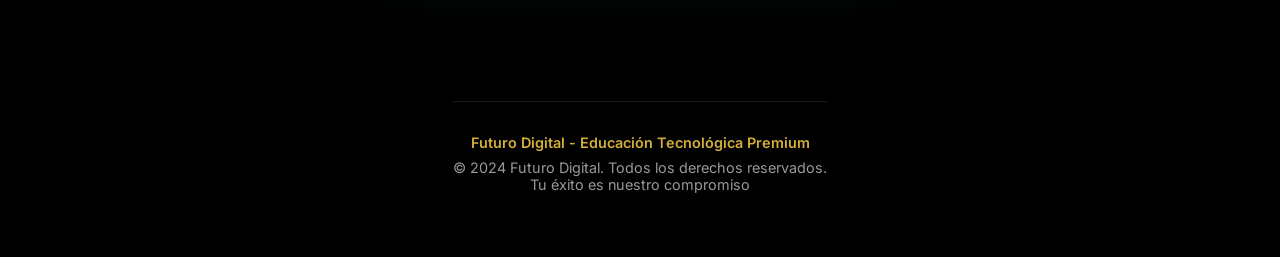
==== commit 68941629: "Update gracias.html" ====
--- a/gracias.html
+++ b/gracias.html
@@ -3,8 +3,29 @@
 <head>
     <meta charset="UTF-8">
     <meta name="viewport" content="width=device-width, initial-scale=1.0">
-    <title>🚨 ¡ACCESO EXCLUSIVO DESBLOQUEADO! - Futuro Digital</title>
+    <title>¡Bienvenido al Diplomado en IA! | Futuro Digital</title>
+    <meta name="description" content="¡Felicitaciones! Tu inscripción ha sido confirmada. Únete a nuestro grupo exclusivo de WhatsApp para comenzar tu transformación profesional.">
+    
+    <!-- Fuentes premium -->
+    <link rel="preconnect" href="https://fonts.googleapis.com">
+    <link rel="preconnect" href="https://fonts.gstatic.com" crossorigin>
+    <link href="https://fonts.googleapis.com/css2?family=Inter:wght@100;200;300;400;500;600;700;800;900&family=Playfair+Display:ital,wght@0,400;0,500;0,600;0,700;0,800;0,900;1,400;1,500;1,600;1,700;1,800;1,900&family=Space+Grotesk:wght@300;400;500;600;700&display=swap" rel="stylesheet">
+    
     <style>
+        :root {
+            --gold-primary: #D4AF37;
+            --gold-light: #FFB300;
+            --gold-dark: #B8860B;
+            --black-primary: #000000;
+            --black-soft: #0d0d0d;
+            --black-medium: #1a1a1a;
+            --white: #ffffff;
+            --white-soft: rgba(255, 255, 255, 0.9);
+            --green-success: #10b981;
+            --green-light: #34d399;
+            --blue-trust: #1e40af;
+        }
+
         * {
             margin: 0;
             padding: 0;
@@ -12,463 +33,255 @@
         }
 
         body {
-            font-family: 'Playfair Display', serif;
-            background: #000;
+            font-family: 'Inter', sans-serif;
+            background: var(--black-primary);
+            color: var(--white);
             overflow-x: hidden;
             min-height: 100vh;
             position: relative;
         }
 
-        /* Fondo súper premium con efectos holográficos */
-        .container {
-            position: relative;
-            min-height: 100vh;
+        /* Fondo animado premium */
+        .background-animation {
+            position: fixed;
+            top: 0;
+            left: 0;
+            width: 100%;
+            height: 100%;
             background: 
-                radial-gradient(ellipse at 25% 75%, rgba(218, 165, 32, 0.12) 0%, transparent 50%),
-                radial-gradient(ellipse at 75% 25%, rgba(255, 215, 0, 0.08) 0%, transparent 50%),
-                radial-gradient(ellipse at 50% 50%, rgba(37, 211, 102, 0.06) 0%, transparent 50%),
-                conic-gradient(from 0deg at 50% 50%, transparent 0deg, rgba(218, 165, 32, 0.03) 90deg, transparent 180deg, rgba(212, 175, 55, 0.03) 270deg, transparent 360deg),
-                linear-gradient(135deg, #0f0f0f 0%, #1a1a1a 25%, #151515 50%, #0a0a0a 75%, #000 100%);
-            display: flex;
-            flex-direction: column;
-            align-items: center;
-            justify-content: center;
-            padding: 3rem 2rem;
-            text-align: center;
-        }
-
-        /* Efectos de cristal flotante premium */
-        .container::before {
-            content: '';
-            position: absolute;
+                radial-gradient(ellipse at 25% 25%, rgba(16, 185, 129, 0.08) 0%, transparent 50%),
+                radial-gradient(ellipse at 75% 75%, rgba(212, 175, 55, 0.06) 0%, transparent 50%),
+                radial-gradient(ellipse at 50% 50%, rgba(30, 64, 175, 0.04) 0%, transparent 60%),
+                linear-gradient(135deg, var(--black-primary) 0%, var(--black-soft) 30%, var(--black-medium) 70%, var(--black-primary) 100%);
+            z-index: -2;
+        }
+
+        .particles {
+            position: fixed;
             top: 0;
             left: 0;
             width: 100%;
             height: 100%;
             background-image: 
-                radial-gradient(circle at 15% 25%, rgba(218, 165, 32, 0.4) 1px, transparent 1px),
-                radial-gradient(circle at 85% 75%, rgba(255, 215, 0, 0.3) 0.8px, transparent 0.8px),
-                radial-gradient(circle at 45% 15%, rgba(184, 134, 11, 0.35) 0.6px, transparent 0.6px),
-                radial-gradient(circle at 75% 45%, rgba(212, 175, 55, 0.25) 0.4px, transparent 0.4px);
-            background-size: 150px 150px, 200px 200px, 100px 100px, 80px 80px;
-            animation: premiumCrystalFloat 35s ease-in-out infinite;
-            pointer-events: none;
-            z-index: 1;
-            opacity: 0.7;
-        }
-
-        /* Resplandor holográfico */
-        .container::after {
-            content: '';
-            position: absolute;
-            top: 50%;
-            left: 50%;
-            width: 70%;
-            height: 70%;
-            background: 
-                conic-gradient(from 0deg, 
-                    rgba(218, 165, 32, 0.2) 0deg, 
-                    rgba(255, 215, 0, 0.15) 90deg, 
-                    rgba(212, 175, 55, 0.18) 180deg, 
-                    rgba(184, 134, 11, 0.12) 270deg, 
-                    rgba(218, 165, 32, 0.2) 360deg);
-            transform: translate(-50%, -50%);
-            animation: holographicGlow 15s ease-in-out infinite alternate;
-            pointer-events: none;
-            z-index: 1;
-            filter: blur(100px);
-            border-radius: 50%;
-        }
-
-        /* Patrón de cristales premium con efectos holográficos */
-        .dots-pattern {
-            position: absolute;
-            top: 0;
-            left: 0;
-            width: 100%;
-            height: 100%;
-            background-image: 
-                radial-gradient(circle, rgba(218, 165, 32, 0.3) 0.8px, transparent 0.8px),
-                radial-gradient(circle, rgba(255, 215, 0, 0.2) 0.5px, transparent 0.5px),
-                radial-gradient(circle, rgba(184, 134, 11, 0.25) 0.6px, transparent 0.6px),
-                linear-gradient(45deg, transparent 30%, rgba(218, 165, 32, 0.05) 50%, transparent 70%);
-            background-size: 90px 90px, 45px 45px, 70px 70px, 200px 200px;
-            background-position: 0 0, 25px 25px, 45px 45px, 0 0;
-            animation: premiumCrystalDrift 45s ease-in-out infinite;
-            z-index: 2;
-            pointer-events: none;
+                radial-gradient(circle at 20% 30%, rgba(16, 185, 129, 0.3) 1px, transparent 1px),
+                radial-gradient(circle at 80% 70%, rgba(212, 175, 55, 0.2) 0.8px, transparent 0.8px),
+                radial-gradient(circle at 40% 80%, rgba(30, 64, 175, 0.25) 0.6px, transparent 0.6px);
+            background-size: 200px 200px, 150px 150px, 100px 100px;
+            animation: particleFloat 30s ease-in-out infinite;
+            z-index: -1;
             opacity: 0.6;
         }
 
-        .content {
+        .container {
             position: relative;
-            z-index: 10;
-            max-width: 800px;
-            width: 100%;
-        }
-
-        /* Icono súper premium con efectos holográficos */
-        .alert-icon {
-            font-size: 6rem;
-            margin-bottom: 3rem;
-            animation: premiumHolographicPulse 4s ease-in-out infinite;
-            filter: 
-                drop-shadow(0 0 25px rgba(218, 165, 32, 0.9))
-                drop-shadow(0 0 50px rgba(218, 165, 32, 0.5))
-                drop-shadow(0 0 75px rgba(255, 215, 0, 0.3));
-            text-shadow: 
-                0 0 20px rgba(218, 165, 32, 0.8),
-                0 0 40px rgba(255, 215, 0, 0.4),
-                0 0 60px rgba(212, 175, 55, 0.2);
-            position: relative;
-        }
-
-        .alert-icon::before {
-            content: '🚨';
-            position: absolute;
-            top: 3px;
-            left: 0;
-            width: 100%;
-            height: 100%;
-            background: linear-gradient(180deg, transparent 50%, rgba(218, 165, 32, 0.3) 100%);
-            -webkit-background-clip: text;
-            -webkit-text-fill-color: transparent;
-            background-clip: text;
-            filter: blur(1px);
-            z-index: -1;
-            animation: premiumReflection 3s ease-in-out infinite alternate;
-        }
-
-        /* Título principal CURSIVO SÚPER PREMIUM con reflejo */
-        .main-title {
-            font-family: 'Playfair Display', serif;
-            font-style: italic;
-            background: linear-gradient(
-                45deg, 
-                #daa520 0%,
-                #ffd700 15%, 
-                #f4d03f 30%, 
-                #ffeb3b 45%,
-                #d4af37 60%, 
-                #b8860b 75%,
-                #daa520 90%,
-                #ffd700 100%
-            );
-            background-size: 300% 300%;
-            -webkit-background-clip: text;
-            -webkit-text-fill-color: transparent;
-            background-clip: text;
-            font-size: clamp(2.8rem, 7vw, 5rem);
-            font-weight: 800;
-            line-height: 1.2;
-            margin-bottom: 3rem;
-            letter-spacing: -1px;
-            position: relative;
-            animation: 
-                premiumCursiveTitleWave 10s ease-in-out infinite,
-                premiumCursiveTitleGlow 8s ease-in-out infinite alternate;
-            filter: 
-                drop-shadow(0 0 30px rgba(218, 165, 32, 0.6))
-                drop-shadow(0 0 60px rgba(218, 165, 32, 0.3));
-        }
-
-        /* Efecto de reflejo en el título */
-        .main-title::before {
-            content: attr(data-text);
-            position: absolute;
-            top: 0;
-            left: 0;
-            width: 100%;
-            height: 100%;
-            font-family: 'Playfair Display', serif;
-            font-style: italic;
-            font-weight: 800;
-            background: linear-gradient(45deg, rgba(218, 165, 32, 0.3), rgba(255, 215, 0, 0.2));
-            -webkit-background-clip: text;
-            -webkit-text-fill-color: transparent;
-            background-clip: text;
-            filter: blur(2px);
-            z-index: -1;
-            animation: premiumCursiveTitleShadow 5s ease-in-out infinite alternate;
-        }
-
-        /* Reflejo inferior del título */
-        .main-title::after {
-            content: attr(data-text);
-            position: absolute;
-            top: 100%;
-            left: 0;
-            width: 100%;
-            height: 100%;
-            font-family: 'Playfair Display', serif;
-            font-style: italic;
-            font-weight: 800;
-            background: linear-gradient(
-                180deg, 
-                rgba(218, 165, 32, 0.4) 0%,
-                rgba(255, 215, 0, 0.3) 20%,
-                rgba(212, 175, 55, 0.2) 40%,
-                transparent 80%
-            );
-            -webkit-background-clip: text;
-            -webkit-text-fill-color: transparent;
-            background-clip: text;
-            transform: scaleY(-1);
-            opacity: 0.6;
-            filter: blur(1px);
-            z-index: -2;
-            animation: premiumReflectionShimmer 6s ease-in-out infinite;
-        }
-
-        /* Subtítulo cursivo premium CLICKEABLE - PARECE BOTÓN */
-        .subtitle {
-            font-family: 'Playfair Display', serif;
-            font-style: italic;
-            color: rgba(255, 255, 255, 0.98);
-            font-size: clamp(1.3rem, 3.8vw, 1.9rem);
-            margin-bottom: 3.5rem;
-            font-weight: 600;
-            position: relative;
-            padding: 2rem 3rem; /* PADDING COMO BOTÓN */
-            border-radius: 25px; /* BORDES REDONDEADOS COMO BOTÓN */
-            background: linear-gradient(135deg, 
-                rgba(218, 165, 32, 0.2) 0%, 
-                rgba(0, 0, 0, 0.4) 30%,
-                rgba(255, 215, 0, 0.15) 70%,
-                rgba(212, 175, 55, 0.25) 100%); /* FONDO COMO BOTÓN */
-            backdrop-filter: blur(35px); /* EFECTO CRISTAL */
-            border: 2px solid rgba(218, 165, 32, 0.6); /* BORDE DORADO */
-            box-shadow: 
-                0 20px 60px rgba(0, 0, 0, 0.3),
-                0 10px 30px rgba(218, 165, 32, 0.4),
-                inset 0 2px 0 rgba(255, 255, 255, 0.2); /* SOMBRAS PREMIUM */
-            text-shadow: 
-                0 2px 15px rgba(0, 0, 0, 0.6),
-                0 0 30px rgba(218, 165, 32, 0.3),
-                0 0 50px rgba(255, 215, 0, 0.2);
-            line-height: 1.6;
-            animation: premiumSubtitleFloat 8s ease-in-out infinite;
-            cursor: pointer;
-            transition: all 0.3s ease;
-            text-align: center; /* CENTRADO COMO BOTÓN */
-        }
-
-        /* Indicador visual de que es clickeable */
-        .subtitle::after {
-            content: '👆 Clic para ir al botón VIP';
-            position: absolute;
-            bottom: -35px;
-            left: 50%;
-            transform: translateX(-50%);
-            font-size: 0.9rem;
-            color: rgba(218, 165, 32, 0.8);
-            font-style: normal;
-            font-weight: 400;
-            animation: clickIndicator 2s ease-in-out infinite;
-        }
-
-        /* Efecto hover COMO BOTÓN para el subtítulo clickeable */
-        .subtitle:hover {
-            transform: scale(1.05) translateY(-3px);
-            background: linear-gradient(135deg, 
-                rgba(218, 165, 32, 0.3) 0%, 
-                rgba(0, 0, 0, 0.5) 30%,
-                rgba(255, 215, 0, 0.2) 70%,
-                rgba(212, 175, 55, 0.35) 100%);
-            border-color: rgba(218, 165, 32, 0.8);
-            box-shadow: 
-                0 30px 80px rgba(0, 0, 0, 0.4),
-                0 15px 50px rgba(218, 165, 32, 0.6),
-                0 0 60px rgba(255, 215, 0, 0.4),
-                inset 0 3px 0 rgba(255, 255, 255, 0.3);
-            text-shadow: 
-                0 2px 20px rgba(0, 0, 0, 0.8),
-                0 0 40px rgba(218, 165, 32, 0.5),
-                0 0 60px rgba(255, 215, 0, 0.3);
-            filter: brightness(1.2);
-        }
-
-        @keyframes clickIndicator {
-            0%, 100% { 
-                opacity: 0.6;
-                transform: translateX(-50%) translateY(0px);
-            }
-            50% { 
-                opacity: 1;
-                transform: translateX(-50%) translateY(-3px);
-            }
-        }
-
-        .highlight-text {
-            background: linear-gradient(135deg, #ffc107, #ff9800);
-            -webkit-background-clip: text;
-            -webkit-text-fill-color: transparent;
-            background-clip: text;
-            font-weight: 900;
-            text-transform: uppercase;
-            letter-spacing: 1px;
-        }
-
-        .checkmark {
-            color: #25D366;
-            font-weight: bold;
-            font-size: 1.5em;
-            margin-left: 0.5rem;
-            animation: bounce 2s ease-in-out infinite;
-        }
-
-        /* Contenedor del logo WhatsApp ÉPICO - OPTIMIZADO PARA MÓVIL */
-        .whatsapp-container {
-            position: relative;
-            margin: 2rem auto 3rem auto;
-            display: flex;
-            align-items: center;
-            justify-content: center;
-            width: 100%;
-            max-width: 400px;
-        }
-
-        /* WhatsApp 3D elegante y sofisticado */
-        .whatsapp-3d {
-            width: 240px;
-            height: 240px;
-            position: relative;
-            transform-style: preserve-3d;
-            animation: elegantRotate 20s linear infinite;
-            margin: 0 auto;
-            filter: drop-shadow(0 15px 35px rgba(37, 211, 102, 0.3));
-        }
-
-        .whatsapp-logo {
-            width: 100%;
-            height: 100%;
-            border-radius: 50%;
-            background: 
-                radial-gradient(ellipse at 30% 30%, #25D366 20%, #128C7E 60%, #075E54 100%),
-                linear-gradient(135deg, rgba(255, 255, 255, 0.1) 0%, transparent 50%);
-            display: flex;
-            align-items: center;
-            justify-content: center;
-            box-shadow: 
-                0 0 60px rgba(37, 211, 102, 0.4),
-                0 0 100px rgba(37, 211, 102, 0.2),
-                0 20px 50px rgba(0, 0, 0, 0.3),
-                inset 0 8px 16px rgba(255, 255, 255, 0.15),
-                inset 0 -8px 16px rgba(0, 0, 0, 0.15);
-            position: relative;
-            overflow: hidden;
-            border: 3px solid rgba(218, 165, 32, 0.3);
-            animation: elegantLogoPulse 4s ease-in-out infinite;
-        }
-
-        .whatsapp-logo::before {
-            content: '';
-            position: absolute;
-            top: -50%;
-            left: -50%;
-            width: 200%;
-            height: 200%;
-            background: 
-                conic-gradient(from 0deg, transparent 0deg, rgba(218, 165, 32, 0.4) 60deg, transparent 120deg);
-            animation: elegantShine 8s linear infinite;
-        }
-
-        .whatsapp-icon {
-            width: 100%;
-            height: 100%;
-            border-radius: 50%;
-            object-fit: cover;
-            filter: drop-shadow(0 10px 20px rgba(0, 0, 0, 0.4));
-            loading: lazy;
-        }
-
-        /* Móvil 3D - POSICIONADO PARA NO ENCIMAR */
-        .phone-3d {
-            position: absolute;
-            right: -80px;
-            top: 50%;
-            transform: translateY(-50%) rotateY(-25deg) rotateX(5deg);
-            width: 120px;
-            height: 240px;
-            background: linear-gradient(145deg, #2c2c2c, #1a1a1a);
-            border-radius: 25px;
-            box-shadow: 
-                0 20px 40px rgba(0, 0, 0, 0.6),
-                0 0 20px rgba(255, 193, 7, 0.2);
-            display: flex;
-            align-items: center;
-            justify-content: center;
-            animation: phoneFloatEpic 12s ease-in-out infinite;
-            border: 2px solid rgba(255, 193, 7, 0.3);
-            z-index: 5;
-        }
-
-        .phone-screen {
-            width: 85%;
-            height: 88%;
-            background: #000;
-            border-radius: 18px;
-            position: relative;
-            overflow: hidden;
-        }
-
-        .phone-content {
-            width: 100%;
-            height: 100%;
-            background: linear-gradient(180deg, #075E54 0%, #128C7E 50%, #25D366 100%);
+            min-height: 100vh;
             display: flex;
             flex-direction: column;
             align-items: center;
             justify-content: center;
-            padding: 12px;
+            padding: 2rem;
+            text-align: center;
+            z-index: 10;
+        }
+
+        /* Header con logo */
+        .header-logo {
+            position: absolute;
+            top: 2rem;
+            left: 50%;
+            transform: translateX(-50%);
+            z-index: 100;
+        }
+
+        .logo-brand {
+            display: flex;
+            align-items: center;
+            gap: 1rem;
+            padding: 1rem 2rem;
+            background: rgba(0, 0, 0, 0.8);
+            backdrop-filter: blur(20px);
+            border-radius: 20px;
+            border: 1px solid rgba(212, 175, 55, 0.2);
+            box-shadow: 0 10px 30px rgba(0, 0, 0, 0.3);
+        }
+
+        .logo-symbol {
+            width: 40px;
+            height: 40px;
+            background: linear-gradient(135deg, var(--gold-primary) 0%, var(--gold-light) 100%);
+            border-radius: 8px;
+            display: flex;
+            align-items: center;
+            justify-content: center;
+            color: var(--black-primary);
+            font-weight: bold;
+            font-size: 1.2rem;
+        }
+
+        .brand-info h1 {
+            font-family: 'Space Grotesk', sans-serif;
+            font-size: 1.1rem;
+            font-weight: 700;
+            color: var(--gold-primary);
+            margin-bottom: 0.2rem;
+        }
+
+        .brand-info p {
+            font-size: 0.75rem;
+            color: var(--white-soft);
+            font-weight: 300;
+        }
+
+        /* Contenido principal */
+        .content {
+            max-width: 900px;
+            width: 100%;
+            margin-top: 6rem;
+        }
+
+        /* Icono de éxito */
+        .success-icon {
+            width: 120px;
+            height: 120px;
+            background: linear-gradient(135deg, var(--green-success), var(--green-light));
+            border-radius: 50%;
+            display: flex;
+            align-items: center;
+            justify-content: center;
+            margin: 0 auto 3rem auto;
+            font-size: 4rem;
             color: white;
-            font-size: 9px;
+            box-shadow: 
+                0 20px 60px rgba(16, 185, 129, 0.3),
+                0 0 0 20px rgba(16, 185, 129, 0.1);
+            animation: successPulse 3s ease-in-out infinite;
+        }
+
+        /* Título principal */
+        .main-title {
+            font-family: 'Playfair Display', serif;
+            font-size: clamp(2.5rem, 8vw, 4.5rem);
+            font-weight: 800;
+            line-height: 1.1;
+            margin-bottom: 2rem;
+            background: linear-gradient(
+                135deg,
+                var(--green-success) 0%,
+                var(--gold-primary) 30%,
+                var(--green-light) 60%,
+                var(--white) 100%
+            );
+            background-size: 400% 400%;
+            -webkit-background-clip: text;
+            -webkit-text-fill-color: transparent;
+            background-clip: text;
+            animation: titleGradient 8s ease-in-out infinite;
+        }
+
+        /* Subtítulo */
+        .subtitle {
+            font-size: clamp(1.2rem, 4vw, 1.8rem);
+            color: var(--white-soft);
+            margin-bottom: 3rem;
+            line-height: 1.6;
+        }
+
+        .highlight {
+            color: var(--gold-primary);
+            font-weight: 600;
+        }
+
+        /* Pasos a seguir */
+        .next-steps {
+            background: rgba(255, 255, 255, 0.02);
+            backdrop-filter: blur(20px);
+            border-radius: 24px;
+            padding: 3rem;
+            margin: 3rem 0;
+            border: 1px solid rgba(255, 255, 255, 0.1);
+            box-shadow: 0 20px 60px rgba(0, 0, 0, 0.2);
+        }
+
+        .steps-title {
+            font-family: 'Playfair Display', serif;
+            font-size: 2rem;
+            font-weight: 700;
+            color: var(--gold-primary);
+            margin-bottom: 2rem;
+        }
+
+        .step-item {
+            display: flex;
+            align-items: flex-start;
+            gap: 1.5rem;
+            margin-bottom: 2rem;
+            padding: 1.5rem;
+            background: rgba(16, 185, 129, 0.05);
+            border-radius: 16px;
+            border: 1px solid rgba(16, 185, 129, 0.1);
+            transition: all 0.3s ease;
+        }
+
+        .step-item:hover {
+            transform: translateX(10px);
+            border-color: rgba(16, 185, 129, 0.3);
+        }
+
+        .step-number {
+            width: 40px;
+            height: 40px;
+            background: linear-gradient(135deg, var(--green-success), var(--green-light));
+            border-radius: 50%;
+            display: flex;
+            align-items: center;
+            justify-content: center;
+            color: white;
             font-weight: bold;
-        }
-
-        /* Botón SÚPER PREMIUM con efectos holográficos */
+            font-size: 1.1rem;
+            flex-shrink: 0;
+        }
+
+        .step-content h3 {
+            color: var(--white);
+            font-size: 1.2rem;
+            font-weight: 600;
+            margin-bottom: 0.5rem;
+        }
+
+        .step-content p {
+            color: var(--white-soft);
+            line-height: 1.6;
+        }
+
+        /* Botón de WhatsApp principal */
+        .whatsapp-section {
+            margin: 4rem 0;
+        }
+
         .whatsapp-btn {
-            font-family: 'Playfair Display', serif;
-            font-style: italic;
-            background: 
-                linear-gradient(135deg, #25D366 0%, #1ead5e 20%, #128C7E 40%, #0f7a6b 60%, #075E54 80%, #128C7E 100%),
-                linear-gradient(45deg, rgba(218, 165, 32, 0.15) 0%, transparent 50%, rgba(255, 215, 0, 0.1) 100%);
-            background-size: 200% 200%, 100% 100%;
-            border: none;
-            border-radius: 30px;
-            padding: 2.5rem 4.5rem;
-            color: white;
-            font-size: clamp(1.4rem, 4.2vw, 1.9rem);
-            font-weight: 700;
-            text-decoration: none;
             display: inline-flex;
             align-items: center;
-            gap: 2.5rem;
-            cursor: pointer;
-            transition: all 0.6s cubic-bezier(0.25, 0.46, 0.45, 0.94);
+            gap: 1.5rem;
+            padding: 2rem 4rem;
+            background: linear-gradient(135deg, #25D366 0%, #128C7E 100%);
+            color: white;
+            text-decoration: none;
+            border-radius: 50px;
+            font-size: 1.3rem;
+            font-weight: 700;
+            text-transform: uppercase;
+            letter-spacing: 1px;
             box-shadow: 
-                0 20px 60px rgba(37, 211, 102, 0.3),
-                0 15px 40px rgba(0, 0, 0, 0.25),
-                inset 0 3px 0 rgba(255, 255, 255, 0.2),
-                inset 0 -3px 0 rgba(0, 0, 0, 0.15);
-            margin-bottom: 4rem;
-            text-transform: uppercase;
-            letter-spacing: 3px;
+                0 20px 60px rgba(37, 211, 102, 0.4),
+                0 10px 30px rgba(0, 0, 0, 0.2);
+            transition: all 0.4s cubic-bezier(0.23, 1, 0.32, 1);
             position: relative;
             overflow: hidden;
             border: 3px solid transparent;
             background-clip: padding-box;
-            animation: premiumBtnHolographicPulse 8s ease-in-out infinite;
-            width: 100%;
-            max-width: 520px;
-            justify-content: center;
-            backdrop-filter: blur(20px);
-            text-shadow: 
-                0 2px 4px rgba(0, 0, 0, 0.5),
-                0 0 20px rgba(37, 211, 102, 0.3);
-        }
-
-        /* Borde holográfico súper premium */
+            animation: whatsappPulse 4s ease-in-out infinite;
+        }
+
         .whatsapp-btn::before {
             content: '';
             position: absolute;
@@ -476,21 +289,17 @@
             left: -3px;
             right: -3px;
             bottom: -3px;
-            background: conic-gradient(from 0deg, 
-                rgba(218, 165, 32, 0.8) 0deg,
-                rgba(255, 215, 0, 0.6) 60deg,
-                rgba(212, 175, 55, 0.7) 120deg,
-                rgba(184, 134, 11, 0.5) 180deg,
-                rgba(255, 215, 0, 0.8) 240deg,
-                rgba(218, 165, 32, 0.6) 300deg,
-                rgba(218, 165, 32, 0.8) 360deg);
-            border-radius: 33px;
+            background: linear-gradient(45deg, 
+                var(--gold-primary) 0%,
+                var(--green-success) 25%,
+                var(--gold-light) 50%,
+                var(--green-light) 75%,
+                var(--gold-primary) 100%);
+            border-radius: 53px;
             z-index: -1;
-            animation: premiumHolographicBorderRotate 6s linear infinite;
-            opacity: 0.9;
-        }
-
-        /* Efecto de brillo deslizante */
+            animation: borderRotate 6s linear infinite;
+        }
+
         .whatsapp-btn::after {
             content: '';
             position: absolute;
@@ -500,988 +309,518 @@
             height: 100%;
             background: linear-gradient(90deg, 
                 transparent, 
-                rgba(255, 255, 255, 0.4), 
-                rgba(218, 165, 32, 0.3),
-                rgba(255, 255, 255, 0.4),
+                rgba(255, 255, 255, 0.3), 
                 transparent);
-            transition: left 1s cubic-bezier(0.25, 0.46, 0.45, 0.94);
-            animation: premiumAutoShine 8s ease-in-out infinite;
+            transition: left 0.8s ease;
         }
 
         .whatsapp-btn:hover {
-            transform: translateY(-8px) scale(1.05);
+            transform: translateY(-5px) scale(1.05);
             box-shadow: 
-                0 35px 90px rgba(37, 211, 102, 0.4),
-                0 25px 60px rgba(0, 0, 0, 0.3),
-                inset 0 3px 0 rgba(255, 255, 255, 0.25),
-                0 0 60px rgba(218, 165, 32, 0.3);
-            background-position: 100% 100%;
+                0 30px 80px rgba(37, 211, 102, 0.5),
+                0 15px 40px rgba(0, 0, 0, 0.3);
         }
 
         .whatsapp-btn:hover::after {
             left: 100%;
         }
 
-        .whatsapp-btn:active {
-            transform: translateY(-4px) scale(1.02);
-        }
-
-        .whatsapp-btn-icon {
-            font-size: 2.5rem;
-            animation: iconMegaSpin 10s ease-in-out infinite;
-        }
-
-        /* Lista de beneficios CURSIVA SÚPER PREMIUM */
+        .whatsapp-icon {
+            font-size: 2rem;
+            animation: iconBounce 2s ease-in-out infinite;
+        }
+
+        /* Lista de beneficios */
+        .benefits-section {
+            margin: 4rem 0;
+        }
+
         .benefits-title {
             font-family: 'Playfair Display', serif;
-            font-style: italic;
-            background: linear-gradient(45deg, 
-                #daa520 0%, 
-                #ffd700 20%, 
-                #f4d03f 40%, 
-                #d4af37 60%, 
-                #b8860b 80%, 
-                #daa520 100%);
-            background-size: 300% 300%;
-            -webkit-background-clip: text;
-            -webkit-text-fill-color: transparent;
-            background-clip: text;
-            font-size: clamp(2.4rem, 6.5vw, 3.8rem);
-            font-weight: 800;
-            margin-bottom: 3.5rem;
-            letter-spacing: -1px;
-            position: relative;
-            animation: premiumCursiveTitleWave 12s ease-in-out infinite;
-            filter: drop-shadow(0 0 20px rgba(218, 165, 32, 0.4));
-        }
-
-        .benefits-title::after {
-            content: '⚡ ACCESO INSTANTÁNEO A:';
-            position: absolute;
-            top: 100%;
-            left: 0;
-            width: 100%;
-            height: 100%;
-            font-family: 'Playfair Display', serif;
-            font-style: italic;
-            font-weight: 800;
-            background: linear-gradient(
-                180deg, 
-                rgba(218, 165, 32, 0.3) 0%,
-                rgba(255, 215, 0, 0.2) 30%,
-                transparent 70%
-            );
-            -webkit-background-clip: text;
-            -webkit-text-fill-color: transparent;
-            background-clip: text;
-            transform: scaleY(-1);
-            opacity: 0.4;
-            filter: blur(1px);
-            z-index: -1;
-        }
-
-        .benefits-list {
-            list-style: none;
+            font-size: clamp(1.8rem, 5vw, 2.5rem);
+            font-weight: 700;
+            color: var(--gold-primary);
+            margin-bottom: 2.5rem;
+            text-align: center;
+        }
+
+        .benefits-grid {
+            display: grid;
+            grid-template-columns: repeat(auto-fit, minmax(350px, 1fr));
+            gap: 2rem;
+            margin-top: 2rem;
+        }
+
+        .benefit-card {
+            background: rgba(255, 255, 255, 0.02);
+            backdrop-filter: blur(15px);
+            border-radius: 20px;
+            padding: 2.5rem;
+            border: 1px solid rgba(255, 255, 255, 0.1);
+            transition: all 0.3s ease;
             text-align: left;
-            max-width: 700px;
-            margin: 0 auto;
-        }
-
-        .benefit-item {
-            font-family: 'Playfair Display', serif;
+        }
+
+        .benefit-card:hover {
+            transform: translateY(-5px);
+            border-color: rgba(212, 175, 55, 0.3);
+            box-shadow: 0 15px 40px rgba(0, 0, 0, 0.2);
+        }
+
+        .benefit-icon {
+            width: 60px;
+            height: 60px;
+            background: linear-gradient(135deg, var(--gold-primary), var(--gold-light));
+            border-radius: 16px;
             display: flex;
             align-items: center;
-            gap: 3rem;
-            margin-bottom: 3rem;
-            color: rgba(255, 255, 255, 0.98);
-            font-size: clamp(1.3rem, 3.8vw, 1.8rem);
+            justify-content: center;
+            font-size: 1.5rem;
+            margin-bottom: 1.5rem;
+            color: var(--black-primary);
+        }
+
+        .benefit-card h3 {
+            color: var(--white);
+            font-size: 1.3rem;
             font-weight: 600;
-            font-style: italic;
-            padding: 3rem 3.5rem;
-            border-radius: 30px;
-            background: 
-                linear-gradient(135deg, 
-                    rgba(218, 165, 32, 0.15) 0%, 
-                    rgba(0, 0, 0, 0.35) 30%,
-                    rgba(255, 215, 0, 0.12) 70%,
-                    rgba(212, 175, 55, 0.18) 100%);
-            backdrop-filter: blur(35px);
-            border: 2px solid transparent;
-            transition: all 0.8s cubic-bezier(0.25, 0.46, 0.45, 0.94);
-            position: relative;
-            overflow: hidden;
-            box-shadow: 
-                0 20px 60px rgba(0, 0, 0, 0.25),
-                inset 0 2px 0 rgba(255, 255, 255, 0.1),
-                inset 0 -2px 0 rgba(218, 165, 32, 0.1);
-            text-shadow: 0 2px 8px rgba(0, 0, 0, 0.3);
-        }
-
-        .benefit-item::before {
-            content: '';
-            position: absolute;
-            top: -2px;
-            left: -2px;
-            right: -2px;
-            bottom: -2px;
-            background: conic-gradient(from 0deg, 
-                rgba(218, 165, 32, 0.6) 0deg,
-                rgba(255, 215, 0, 0.4) 90deg,
-                rgba(212, 175, 55, 0.5) 180deg,
-                rgba(184, 134, 11, 0.3) 270deg,
-                rgba(218, 165, 32, 0.6) 360deg);
-            border-radius: 32px;
-            z-index: -1;
-            animation: premiumItemBorderRotate 8s linear infinite;
-            opacity: 0.7;
-        }
-
-        .benefit-item::after {
-            content: '';
-            position: absolute;
-            top: 0;
-            left: -100%;
-            width: 100%;
-            height: 100%;
-            background: linear-gradient(90deg, 
-                transparent, 
-                rgba(218, 165, 32, 0.2), 
-                rgba(255, 215, 0, 0.15),
-                rgba(218, 165, 32, 0.2),
-                transparent);
-            transition: left 1.2s cubic-bezier(0.25, 0.46, 0.45, 0.94);
-        }
-
-        .benefit-item:hover::after {
-            left: 100%;
-        }
-
-        .benefit-item:hover {
-            background: 
-                linear-gradient(135deg, 
-                    rgba(218, 165, 32, 0.22) 0%, 
-                    rgba(0, 0, 0, 0.4) 30%,
-                    rgba(255, 215, 0, 0.18) 70%,
-                    rgba(212, 175, 55, 0.25) 100%);
-            transform: translateX(20px) scale(1.03);
-            box-shadow: 
-                0 30px 80px rgba(0, 0, 0, 0.2),
-                0 15px 40px rgba(218, 165, 32, 0.25),
-                inset 0 2px 0 rgba(255, 255, 255, 0.15);
-        }
-
-        .benefit-check {
-            color: #25D366;
-            font-size: 3.2rem;
-            font-weight: bold;
-            min-width: 70px;
-            animation: premiumHolographicCheckPulse 6s ease-in-out infinite;
-            text-shadow: 
-                0 0 20px rgba(37, 211, 102, 0.8),
-                0 0 40px rgba(37, 211, 102, 0.4),
-                0 0 60px rgba(37, 211, 102, 0.2);
-            filter: drop-shadow(0 0 15px rgba(37, 211, 102, 0.6));
-        }
-
-        .benefit-text {
+            margin-bottom: 1rem;
+        }
+
+        .benefit-card p {
+            color: var(--white-soft);
+            line-height: 1.6;
+        }
+
+        /* Información adicional */
+        .info-section {
+            background: rgba(30, 64, 175, 0.05);
+            border: 1px solid rgba(30, 64, 175, 0.2);
+            border-radius: 20px;
+            padding: 3rem;
+            margin: 4rem 0;
+        }
+
+        .info-title {
+            font-size: 1.5rem;
+            font-weight: 700;
+            color: var(--blue-trust);
+            margin-bottom: 1.5rem;
+        }
+
+        .info-content {
+            color: var(--white-soft);
             line-height: 1.7;
-            position: relative;
-        }
-
-        .benefit-highlight {
-            font-family: 'Playfair Display', serif;
-            font-style: italic;
-            color: #daa520;
-            font-weight: 900;
-            text-transform: uppercase;
-            letter-spacing: 2px;
-            text-shadow: 
-                0 0 15px rgba(218, 165, 32, 0.6),
-                0 2px 4px rgba(0, 0, 0, 0.5);
-            position: relative;
-        }
-
-        .benefit-highlight::after {
-            content: attr(data-text);
-            position: absolute;
-            top: 0;
-            left: 0;
-            width: 100%;
-            height: 100%;
-            background: linear-gradient(90deg, 
-                rgba(218, 165, 32, 0.3) 0%,
-                rgba(255, 215, 0, 0.2) 50%,
-                rgba(218, 165, 32, 0.3) 100%);
-            -webkit-background-clip: text;
-            -webkit-text-fill-color: transparent;
-            background-clip: text;
-            animation: premiumHighlightShimmer 4s ease-in-out infinite;
-        }
-
-        /* ANIMACIONES SÚPER PREMIUM Y HOLOGRÁFICAS */
-        @keyframes premiumCrystalFloat {
+            font-size: 1.1rem;
+        }
+
+        .info-content strong {
+            color: var(--white);
+        }
+
+        /* Footer minimalista */
+        .footer {
+            margin-top: 6rem;
+            padding: 2rem 0;
+            border-top: 1px solid rgba(255, 255, 255, 0.1);
+            text-align: center;
+        }
+
+        .footer-content {
+            color: rgba(255, 255, 255, 0.6);
+            font-size: 0.9rem;
+        }
+
+        .footer-brand {
+            color: var(--gold-primary);
+            font-weight: 600;
+            margin-bottom: 0.5rem;
+        }
+
+        /* Responsive */
+        @media (max-width: 768px) {
+            .container {
+                padding: 1rem;
+            }
+
+            .content {
+                margin-top: 8rem;
+            }
+
+            .header-logo {
+                transform: translateX(-50%) scale(0.9);
+            }
+
+            .next-steps {
+                padding: 2rem;
+            }
+
+            .whatsapp-btn {
+                padding: 1.5rem 3rem;
+                font-size: 1.1rem;
+                gap: 1rem;
+            }
+
+            .whatsapp-icon {
+                font-size: 1.8rem;
+            }
+
+            .benefits-grid {
+                grid-template-columns: 1fr;
+            }
+
+            .step-item {
+                flex-direction: column;
+                text-align: center;
+                gap: 1rem;
+            }
+        }
+
+        /* Animaciones */
+        @keyframes particleFloat {
             0%, 100% { 
-                background-position: 0px 0px, 75px 75px, 50px 50px, 25px 25px;
-                transform: rotate(0deg) scale(1);
-                opacity: 0.7;
-            }
-            25% { 
-                background-position: 15px -8px, 90px 67px, 58px 42px, 33px 17px;
-                transform: rotate(1deg) scale(1.02);
-                opacity: 0.8;
+                background-position: 0px 0px, 50px 50px, 25px 25px;
+                transform: rotate(0deg);
             }
             50% { 
-                background-position: 0px -15px, 75px 60px, 50px 35px, 25px 10px;
-                transform: rotate(0deg) scale(1.05);
-                opacity: 0.9;
-            }
-            75% { 
-                background-position: -15px -8px, 60px 67px, 42px 42px, 17px 17px;
-                transform: rotate(-1deg) scale(1.02);
-                opacity: 0.8;
-            }
-        }
-
-        @keyframes holographicGlow {
-            0% { 
-                opacity: 0.4; 
-                transform: translate(-50%, -50%) scale(0.8) rotate(0deg);
-                filter: blur(100px) hue-rotate(0deg);
+                background-position: 100px -50px, 150px 25px, 75px 12px;
+                transform: rotate(2deg);
+            }
+        }
+
+        @keyframes successPulse {
+            0%, 100% { 
+                transform: scale(1);
+                box-shadow: 
+                    0 20px 60px rgba(16, 185, 129, 0.3),
+                    0 0 0 20px rgba(16, 185, 129, 0.1);
             }
             50% { 
-                opacity: 0.7; 
-                transform: translate(-50%, -50%) scale(1.2) rotate(180deg);
-                filter: blur(120px) hue-rotate(90deg);
-            }
-            100% { 
-                opacity: 0.5; 
-                transform: translate(-50%, -50%) scale(1) rotate(360deg);
-                filter: blur(100px) hue-rotate(180deg);
-            }
-        }
-
-        @keyframes premiumCrystalDrift {
+                transform: scale(1.05);
+                box-shadow: 
+                    0 25px 80px rgba(16, 185, 129, 0.4),
+                    0 0 0 30px rgba(16, 185, 129, 0.15);
+            }
+        }
+
+        @keyframes titleGradient {
+            0%, 100% { background-position: 0% 50%; }
+            50% { background-position: 100% 50%; }
+        }
+
+        @keyframes whatsappPulse {
             0%, 100% { 
-                background-position: 0px 0px, 25px 25px, 45px 45px, 0px 0px;
-                transform: translateY(0px) rotate(0deg);
-                opacity: 0.6;
-            }
-            25% { 
-                background-position: 12px -6px, 37px 19px, 57px 39px, 12px -6px;
-                transform: translateY(-4px) rotate(0.5deg);
-                opacity: 0.7;
+                transform: scale(1);
+                box-shadow: 
+                    0 20px 60px rgba(37, 211, 102, 0.4),
+                    0 10px 30px rgba(0, 0, 0, 0.2);
             }
             50% { 
-                background-position: 0px -12px, 25px 13px, 45px 33px, 0px -12px;
-                transform: translateY(-8px) rotate(0deg);
-                opacity: 0.8;
-            }
-            75% { 
-                background-position: -12px -6px, 13px 19px, 33px 39px, -12px -6px;
-                transform: translateY(-4px) rotate(-0.5deg);
-                opacity: 0.7;
-            }
-        }
-
-        @keyframes premiumHolographicPulse {
-            0%, 100% { 
-                transform: scale(1) rotate(0deg); 
-                filter: 
-                    drop-shadow(0 0 25px rgba(218, 165, 32, 0.9))
-                    drop-shadow(0 0 50px rgba(218, 165, 32, 0.5))
-                    hue-rotate(0deg);
-            }
-            25% {
-                transform: scale(1.05) rotate(2deg); 
-                filter: 
-                    drop-shadow(0 0 35px rgba(255, 215, 0, 1))
-                    drop-shadow(0 0 70px rgba(255, 215, 0, 0.6))
-                    hue-rotate(15deg);
-            }
-            50% { 
-                transform: scale(1.1) rotate(0deg); 
-                filter: 
-                    drop-shadow(0 0 40px rgba(218, 165, 32, 1))
-                    drop-shadow(0 0 80px rgba(218, 165, 32, 0.7))
-                    drop-shadow(0 0 120px rgba(255, 215, 0, 0.4))
-                    hue-rotate(30deg);
-            }
-            75% {
-                transform: scale(1.05) rotate(-2deg); 
-                filter: 
-                    drop-shadow(0 0 35px rgba(212, 175, 55, 1))
-                    drop-shadow(0 0 70px rgba(212, 175, 55, 0.6))
-                    hue-rotate(15deg);
-            }
-        }
-
-        @keyframes premiumReflection {
-            0% { 
-                opacity: 0.3;
-                transform: scaleY(-1) translateY(0px);
-            }
-            50% { 
-                opacity: 0.5;
-                transform: scaleY(-1) translateY(-2px);
-            }
-            100% { 
-                opacity: 0.3;
-                transform: scaleY(-1) translateY(0px);
-            }
-        }
-
-        @keyframes premiumCursiveTitleWave {
-            0%, 100% { 
-                background-position: 0% 50%; 
-                transform: skew(0deg);
-            }
-            25% { 
-                background-position: 50% 25%; 
-                transform: skew(1deg);
-            }
-            50% { 
-                background-position: 100% 50%; 
-                transform: skew(0deg);
-            }
-            75% { 
-                background-position: 50% 75%; 
-                transform: skew(-1deg);
-            }
-        }
-
-        @keyframes premiumCursiveTitleGlow {
-            0% { 
-                filter: 
-                    drop-shadow(0 0 30px rgba(218, 165, 32, 0.6))
-                    drop-shadow(0 0 60px rgba(218, 165, 32, 0.3))
-                    hue-rotate(0deg);
-            }
-            50% { 
-                filter: 
-                    drop-shadow(0 0 50px rgba(255, 215, 0, 0.8))
-                    drop-shadow(0 0 100px rgba(255, 215, 0, 0.4))
-                    drop-shadow(0 0 150px rgba(218, 165, 32, 0.2))
-                    hue-rotate(15deg);
-            }
-            100% { 
-                filter: 
-                    drop-shadow(0 0 40px rgba(212, 175, 55, 0.7))
-                    drop-shadow(0 0 80px rgba(212, 175, 55, 0.35))
-                    hue-rotate(30deg);
-            }
-        }
-
-        @keyframes premiumCursiveTitleShadow {
-            0% { 
-                transform: translate(1.5px, 1.5px);
-                opacity: 0.2;
-            }
-            50% { 
-                transform: translate(-1.5px, -1.5px);
-                opacity: 0.3;
-            }
-            100% { 
-                transform: translate(1px, 1px);
-                opacity: 0.15;
-            }
-        }
-
-        @keyframes premiumReflectionShimmer {
-            0%, 100% { 
-                opacity: 0.6;
-                transform: scaleY(-1) skew(0deg);
-            }
-            25% { 
-                opacity: 0.4;
-                transform: scaleY(-1) skew(1deg);
-            }
-            50% { 
-                opacity: 0.7;
-                transform: scaleY(-1) skew(0deg);
-            }
-            75% { 
-                opacity: 0.4;
-                transform: scaleY(-1) skew(-1deg);
-            }
-        }
-
-        @keyframes premiumSubtitleFloat {
-            0%, 100% { 
-                transform: translateY(0px) scale(1);
+                transform: scale(1.02);
                 box-shadow: 
-                    0 15px 50px rgba(0, 0, 0, 0.25),
-                    inset 0 2px 0 rgba(255, 255, 255, 0.1);
-            }
-            50% { 
-                transform: translateY(-5px) scale(1.01);
-                box-shadow: 
-                    0 25px 70px rgba(0, 0, 0, 0.2),
-                    0 8px 30px rgba(218, 165, 32, 0.15),
-                    inset 0 2px 0 rgba(255, 255, 255, 0.15);
-            }
-        }
-
-        @keyframes premiumBtnHolographicPulse {
-            0%, 100% { 
-                box-shadow: 
-                    0 20px 60px rgba(37, 211, 102, 0.3),
+                    0 25px 80px rgba(37, 211, 102, 0.5),
                     0 15px 40px rgba(0, 0, 0, 0.25);
-                background-position: 0% 50%;
-            }
-            50% { 
-                box-shadow: 
-                    0 30px 90px rgba(37, 211, 102, 0.4),
-                    0 20px 60px rgba(0, 0, 0, 0.2),
-                    0 0 80px rgba(218, 165, 32, 0.3);
-                background-position: 100% 50%;
-            }
-        }
-
-        @keyframes premiumHolographicBorderRotate {
+            }
+        }
+
+        @keyframes borderRotate {
             0% { transform: rotate(0deg); }
             100% { transform: rotate(360deg); }
         }
 
-        @keyframes premiumAutoShine {
-            0%, 100% { left: -100%; }
-            50% { left: 100%; }
-        }
-
-        @keyframes iconMegaSpin {
-            0%, 100% { 
-                transform: rotate(0deg) scale(1);
-                filter: drop-shadow(0 0 15px rgba(255, 255, 255, 0.3)) hue-rotate(0deg);
-            }
-            25% { 
-                transform: rotate(-10deg) scale(1.05);
-                filter: drop-shadow(0 0 20px rgba(218, 165, 32, 0.4)) hue-rotate(15deg);
-            }
-            50% { 
-                transform: rotate(0deg) scale(1.1);
-                filter: drop-shadow(0 0 25px rgba(255, 215, 0, 0.5)) hue-rotate(30deg);
-            }
-            75% { 
-                transform: rotate(10deg) scale(1.05);
-                filter: drop-shadow(0 0 20px rgba(212, 175, 55, 0.4)) hue-rotate(15deg);
-            }
-        }
-
-        @keyframes premiumItemBorderRotate {
-            0% { transform: rotate(0deg); opacity: 0.7; }
-            50% { opacity: 0.9; }
-            100% { transform: rotate(360deg); opacity: 0.7; }
-        }
-
-        @keyframes premiumHolographicCheckPulse {
-            0%, 100% { 
-                transform: scale(1);
-                text-shadow: 
-                    0 0 20px rgba(37, 211, 102, 0.8),
-                    0 0 40px rgba(37, 211, 102, 0.4);
-                filter: hue-rotate(0deg);
-            }
-            25% {
-                transform: scale(1.03);
-                text-shadow: 
-                    0 0 25px rgba(37, 211, 102, 1),
-                    0 0 50px rgba(37, 211, 102, 0.6),
-                    0 0 75px rgba(37, 211, 102, 0.3);
-                filter: hue-rotate(10deg);
-            }
-            50% { 
-                transform: scale(1.08);
-                text-shadow: 
-                    0 0 30px rgba(37, 211, 102, 1),
-                    0 0 60px rgba(37, 211, 102, 0.7),
-                    0 0 90px rgba(37, 211, 102, 0.4);
-                filter: hue-rotate(20deg);
-            }
-            75% {
-                transform: scale(1.03);
-                text-shadow: 
-                    0 0 25px rgba(37, 211, 102, 1),
-                    0 0 50px rgba(37, 211, 102, 0.6),
-                    0 0 75px rgba(37, 211, 102, 0.3);
-                filter: hue-rotate(10deg);
-            }
-        }
-
-        @keyframes premiumHighlightShimmer {
-            0%, 100% { 
-                background-position: -100% 0;
-                opacity: 0.3;
-            }
-            50% { 
-                background-position: 100% 0;
-                opacity: 0.6;
-            }
-        }
-
-        /* Responsive SÚPER PREMIUM */
-        @media (max-width: 768px) {
-            .container {
-                padding: 2.5rem 1.8rem;
-            }
-
-            .alert-icon {
-                font-size: 5rem;
-                margin-bottom: 2.5rem;
-            }
-
-            .main-title {
-                margin-bottom: 2.5rem;
-                font-size: clamp(2.2rem, 8vw, 4rem);
-                letter-spacing: -2px;
-            }
-
-            .subtitle {
-                font-family: 'Playfair Display', serif;
-                font-style: italic;
-                padding: 1.8rem 2.5rem; /* MANTENER ESTILO BOTÓN */
-                margin-bottom: 3rem;
-                font-size: clamp(1.15rem, 4.2vw, 1.6rem);
-                border-radius: 20px; /* MANTENER BORDES REDONDEADOS */
-                backdrop-filter: blur(25px);
-                border: 2px solid rgba(218, 165, 32, 0.5); /* MANTENER BORDE */
-                background: linear-gradient(135deg, 
-                    rgba(218, 165, 32, 0.18) 0%, 
-                    rgba(0, 0, 0, 0.4) 30%,
-                    rgba(255, 215, 0, 0.15) 70%,
-                    rgba(212, 175, 55, 0.2) 100%); /* MANTENER FONDO BOTÓN */
-            }
-
-            .subtitle::after {
-                bottom: -30px;
-                font-size: 0.8rem;
-                content: '👆 Clic para ir al botón VIP';
-            }
-
-            .whatsapp-container {
-                margin: 3rem auto 3.5rem auto;
-            }
-
-            .whatsapp-3d {
-                width: 220px;
-                height: 220px;
-            }
-
-            .phone-3d {
-                display: none;
-            }
-
-            .whatsapp-btn {
-                font-family: 'Playfair Display', serif;
-                font-style: italic;
-                padding: 2.2rem 3.5rem;
-                gap: 2rem;
-                max-width: 400px;
-                font-size: 1.25rem;
-                border-radius: 25px;
-                margin-bottom: 3.5rem;
-                letter-spacing: 2px;
-            }
-
-            .whatsapp-btn::before {
-                border-radius: 28px;
-            }
-
-            .whatsapp-btn-icon {
-                font-size: 2.8rem;
-            }
-
-            .benefits-title {
-                font-size: clamp(2rem, 7vw, 3.2rem);
-                margin-bottom: 3rem;
-            }
-
-            .benefits-list {
-                max-width: 100%;
-            }
-
-            .benefit-item {
-                font-family: 'Playfair Display', serif;
-                font-style: italic;
-                padding: 2.5rem 2.8rem;
-                gap: 2.2rem;
-                margin-bottom: 2.5rem;
-                font-size: 1.2rem;
-                border-radius: 25px;
-                background: 
-                    linear-gradient(135deg, 
-                        rgba(218, 165, 32, 0.18) 0%, 
-                        rgba(0, 0, 0, 0.4) 30%,
-                        rgba(255, 215, 0, 0.15) 70%,
-                        rgba(212, 175, 55, 0.2) 100%);
-                border: 2px solid transparent;
-                backdrop-filter: blur(30px);
-                box-shadow: 
-                    0 18px 55px rgba(0, 0, 0, 0.3),
-                    inset 0 2px 0 rgba(255, 255, 255, 0.12);
-            }
-
-            .benefit-item::before {
-                border-radius: 27px;
-            }
-
-            .benefit-check {
-                font-size: 2.8rem;
-                min-width: 60px;
-            }
-
-            .benefit-highlight {
-                font-family: 'Playfair Display', serif;
-                font-style: italic;
-                letter-spacing: 1px;
-            }
-        }
-
-        @media (max-width: 480px) {
-            .container {
-                padding: 2rem 1.5rem;
-            }
-
-            .alert-icon {
-                font-size: 4.5rem;
-            }
-
-            .main-title {
-                font-size: clamp(2rem, 9vw, 3.5rem);
-            }
-
-            .subtitle {
-                padding: 1.6rem 2rem; /* MANTENER ESTILO BOTÓN */
-                font-size: clamp(1.1rem, 4.5vw, 1.4rem);
-                border-radius: 18px; /* MANTENER BORDES REDONDEADOS */
-                border: 2px solid rgba(218, 165, 32, 0.4); /* MANTENER BORDE */
-                background: linear-gradient(135deg, 
-                    rgba(218, 165, 32, 0.15) 0%, 
-                    rgba(0, 0, 0, 0.35) 30%,
-                    rgba(255, 215, 0, 0.12) 70%,
-                    rgba(212, 175, 55, 0.18) 100%); /* MANTENER FONDO BOTÓN */
-            }
-
-            .subtitle::after {
-                bottom: -28px;
-                font-size: 0.75rem;
-                content: '👆 Clic → Botón VIP';
-            }
-
-            .whatsapp-3d {
-                width: 200px;
-                height: 200px;
-            }
-
-            .whatsapp-btn {
-                padding: 2rem 3rem;
-                gap: 1.8rem;
-                max-width: 360px;
-                font-size: 1.15rem;
-                letter-spacing: 1px;
-            }
-
-            .whatsapp-btn-icon {
-                font-size: 2.5rem;
-            }
-
-            .benefit-item {
-                padding: 2.2rem 2.5rem;
-                gap: 2rem;
-                font-size: 1.15rem;
-                border-radius: 22px;
-            }
-
-            .benefit-item::before {
-                border-radius: 24px;
-            }
-
-            .benefit-check {
-                font-size: 2.5rem;
-                min-width: 55px;
-            }
-
-            .benefits-title {
-                font-size: clamp(1.8rem, 8vw, 2.8rem);
-            }
-        }
-
-        /* Scroll suave premium */
-        html {
-            scroll-behavior: smooth;
-        }
-
-        /* Selección de texto premium */
-        ::selection {
-            background: rgba(218, 165, 32, 0.3);
-            color: #fff;
-            text-shadow: 0 0 10px rgba(218, 165, 32, 0.8);
-        }
-
-        ::-moz-selection {
-            background: rgba(218, 165, 32, 0.3);
-            color: #fff;
-            text-shadow: 0 0 10px rgba(218, 165, 32, 0.8);
-        }
-
-        /* Scrollbar premium */
+        @keyframes iconBounce {
+            0%, 100% { transform: translateY(0px) rotate(0deg); }
+            50% { transform: translateY(-3px) rotate(5deg); }
+        }
+
+        @keyframes fadeInUp {
+            from {
+                opacity: 0;
+                transform: translateY(30px);
+            }
+            to {
+                opacity: 1;
+                transform: translateY(0);
+            }
+        }
+
+        .fade-in-up {
+            animation: fadeInUp 0.8s ease-out;
+        }
+
+        /* Scrollbar personalizado */
         ::-webkit-scrollbar {
             width: 8px;
         }
 
         ::-webkit-scrollbar-track {
-            background: rgba(0, 0, 0, 0.3);
+            background: var(--black-primary);
         }
 
         ::-webkit-scrollbar-thumb {
-            background: linear-gradient(180deg, #daa520 0%, #f4d03f 50%, #d4af37 100%);
+            background: linear-gradient(180deg, var(--gold-primary), var(--gold-light));
             border-radius: 4px;
-            box-shadow: 0 0 10px rgba(218, 165, 32, 0.5);
         }
 
         ::-webkit-scrollbar-thumb:hover {
-            background: linear-gradient(180deg, #ffd700 0%, #ffeb3b 50%, #daa520 100%);
-            box-shadow: 0 0 15px rgba(218, 165, 32, 0.8);
+            background: linear-gradient(180deg, var(--gold-light), var(--gold-primary));
         }
     </style>
-    
-    <!-- Fuentes cursivas premium -->
-    <link rel="preconnect" href="https://fonts.googleapis.com">
-    <link rel="preconnect" href="https://fonts.gstatic.com" crossorigin>
-    <link href="https://fonts.googleapis.com/css2?family=Playfair+Display:ital,wght@0,400;0,500;0,600;0,700;0,800;0,900;1,400;1,500;1,600;1,700;1,800;1,900&family=Dancing+Script:wght@400;500;600;700&family=Great+Vibes&display=swap" rel="stylesheet">
-    
-    <!-- Preload de imagen crítica actualizada -->
-    <link rel="preload" as="image" href="https://github.com/futuroodigital/landing_IA_epica/raw/cbb2b92543f395cddab8118a03c9fc7810431b3a/ChatGPT%20Image%202%20ago%202025%2C%2005_02_33%20p.m..png">
 </head>
 <body>
+    <!-- Fondo animado -->
+    <div class="background-animation"></div>
+    <div class="particles"></div>
+
+    <!-- Header con logo -->
+    <header class="header-logo">
+        <div class="logo-brand">
+            <div class="logo-symbol">FD</div>
+            <div class="brand-info">
+                <h1>Futuro Digital</h1>
+                <p>Educación Tecnológica Premium</p>
+            </div>
+        </div>
+    </header>
+
+    <!-- Contenido principal -->
     <div class="container">
-        <div class="dots-pattern"></div>
-        
         <div class="content">
-            <div class="alert-icon">🚨</div>
-            
-            <h1 class="main-title" data-text="¡ACCESO DESBLOQUEADO!">
-                ¡Acceso<br>
-                Desbloqueado!
+            <!-- Icono de éxito -->
+            <div class="success-icon">
+                ✅
+            </div>
+
+            <!-- Título principal -->
+            <h1 class="main-title">
+                ¡Inscripción Confirmada!
             </h1>
 
-            <div class="subtitle" onclick="goToWhatsApp()">
-                Tu lugar VIP está confirmado<br>
-                <span class="highlight-text">ÚNETE AL GRUPO EXCLUSIVO</span>
-                <span class="checkmark">✅</span>
-            </div>
-
-            <div class="whatsapp-container">
-                <div class="whatsapp-3d">
-                    <div class="whatsapp-logo">
-                        <img 
-                            src="https://github.com/futuroodigital/landing_IA_epica/raw/cbb2b92543f395cddab8118a03c9fc7810431b3a/ChatGPT%20Image%202%20ago%202025%2C%2005_02_33%20p.m..png" 
-                            alt="WhatsApp" 
-                            class="whatsapp-icon"
-                            loading="eager"
-                        >
+            <!-- Subtítulo -->
+            <p class="subtitle">
+                Bienvenido al <span class="highlight">Diplomado en Inteligencia Artificial</span>. 
+                Tu transformación profesional comienza ahora.
+            </p>
+
+            <!-- Próximos pasos -->
+            <div class="next-steps fade-in-up">
+                <h2 class="steps-title">Próximos Pasos</h2>
+                
+                <div class="step-item">
+                    <div class="step-number">1</div>
+                    <div class="step-content">
+                        <h3>Únete a Nuestro Grupo Exclusivo</h3>
+                        <p>Accede al grupo privado de WhatsApp donde compartiremos información importante, fechas de inicio, y te conectarás con otros estudiantes.</p>
                     </div>
                 </div>
-                
-                <div class="phone-3d">
-                    <div class="phone-screen">
-                        <div class="phone-content">
-                            <div style="font-weight: bold; margin-bottom: 8px; font-size: 11px;">🚀 FUTURO DIGITAL</div>
-                            <div style="font-size: 8px; opacity: 0.9; margin-bottom: 12px;">Masterclass IA Premium</div>
-                            <div style="font-size: 8px; line-height: 1.3;">
-                                🎯 <strong>Acceso VIP</strong><br>
-                                💎 <strong>Contenido Exclusivo</strong><br>
-                                🚀 <strong>Training Completo</strong>
-                            </div>
-                        </div>
+
+                <div class="step-item">
+                    <div class="step-number">2</div>
+                    <div class="step-content">
+                        <h3>Recibe tu Kit de Bienvenida</h3>
+                        <p>En las próximas 24 horas recibirás un email con todos los recursos necesarios para comenzar el programa, incluyendo acceso a la plataforma.</p>
+                    </div>
+                </div>
+
+                <div class="step-item">
+                    <div class="step-number">3</div>
+                    <div class="step-content">
+                        <h3>Prepárate para el Éxito</h3>
+                        <p>Nuestro equipo se pondrá en contacto contigo para programar una sesión de orientación personalizada y resolver todas tus dudas.</p>
                     </div>
                 </div>
             </div>
 
-            <a href="https://chat.whatsapp.com/Dh8bRstWYHKDmm84vxyNZq" 
-               class="whatsapp-btn"
-               target="_blank"
-               id="whatsappButton">
-                <span class="whatsapp-btn-icon">🚀</span>
-                INGRESAR AL GRUPO VIP
-            </a>
-
-            <h2 class="benefits-title">⚡ ACCESO INSTANTÁNEO A:</h2>
-
-            <ul class="benefits-list">
-                <li class="benefit-item">
-                    <span class="benefit-check">🎯</span>
-                    <div class="benefit-text">
-                        <span class="benefit-highlight" data-text="MASTERCLASS EXCLUSIVA">Masterclass Exclusiva</span> con contenido premium y avanzado
+            <!-- Botón principal de WhatsApp -->
+            <div class="whatsapp-section">
+                <a href="https://chat.whatsapp.com/Dh8bRstWYHKDmm84vxyNZq" 
+                   class="whatsapp-btn"
+                   target="_blank"
+                   rel="noopener noreferrer">
+                    <span class="whatsapp-icon">📱</span>
+                    Unirse al Grupo VIP Ahora
+                </a>
+            </div>
+
+            <!-- Beneficios que obtienes -->
+            <div class="benefits-section">
+                <h2 class="benefits-title">Lo Que Obtienes Inmediatamente</h2>
+                
+                <div class="benefits-grid">
+                    <div class="benefit-card fade-in-up">
+                        <div class="benefit-icon">🎯</div>
+                        <h3>Acceso Inmediato</h3>
+                        <p>Acceso instantáneo a recursos exclusivos, materiales de preparación y la comunidad de estudiantes más activa en IA.</p>
                     </div>
-                </li>
-                <li class="benefit-item">
-                    <span class="benefit-check">💎</span>
-                    <div class="benefit-text">
-                        Material <span class="benefit-highlight" data-text="VIP GRATUITO">VIP Gratuito</span> de valor incalculable
+
+                    <div class="benefit-card fade-in-up">
+                        <div class="benefit-icon">👥</div>
+                        <h3>Networking Premium</h3>
+                        <p>Conecta con profesionales, mentores y compañeros que compartirán tu mismo objetivo de dominar la inteligencia artificial.</p>
                     </div>
-                </li>
-                <li class="benefit-item">
-                    <span class="benefit-check">🚀</span>
-                    <div class="benefit-text">
-                        <span class="benefit-highlight" data-text="ENTRENAMIENTO COMPLETO">Entrenamiento Completo</span> + recursos adicionales exclusivos
+
+                    <div class="benefit-card fade-in-up">
+                        <div class="benefit-icon">📚</div>
+                        <h3>Biblioteca Exclusiva</h3>
+                        <p>Acceso a nuestra biblioteca digital con más de 200 recursos, templates, y herramientas valoradas en +$500.</p>
                     </div>
-                </li>
-            </ul>
+
+                    <div class="benefit-card fade-in-up">
+                        <div class="benefit-icon">⚡</div>
+                        <h3>Soporte 24/7</h3>
+                        <p>Nuestro equipo de mentores estará disponible para resolver tus dudas y guiarte durante todo el proceso de aprendizaje.</p>
+                    </div>
+
+                    <div class="benefit-card fade-in-up">
+                        <div class="benefit-icon">🎁</div>
+                        <h3>Bonus Especiales</h3>
+                        <p>Como estudiante VIP, recibirás bonos exclusivos incluyendo masterclasses adicionales y sesiones de career coaching.</p>
+                    </div>
+
+                    <div class="benefit-card fade-in-up">
+                        <div class="benefit-icon">🏆</div>
+                        <h3>Certificación Garantizada</h3>
+                        <p>Tu certificación internacional está garantizada al completar el programa, respaldada por nuestra reputación en la industria.</p>
+                    </div>
+                </div>
+            </div>
+
+            <!-- Información importante -->
+            <div class="info-section fade-in-up">
+                <h3 class="info-title">Información Importante</h3>
+                <div class="info-content">
+                    <p>
+                        <strong>Fecha de Inicio:</strong> El programa comenzará el próximo lunes. 
+                        Recibirás todas las instrucciones detalladas en tu email de confirmación.
+                    </p>
+                    <br>
+                    <p>
+                        <strong>Soporte Técnico:</strong> Si tienes alguna pregunta o problema técnico, 
+                        nuestro equipo está disponible 24/7 a través del grupo de WhatsApp.
+                    </p>
+                    <br>
+                    <p>
+                        <strong>Garantía Total:</strong> Recuerda que tu inversión está protegida con nuestra 
+                        garantía de satisfacción de 30 días y garantía de empleo de 12 meses.
+                    </p>
+                </div>
+            </div>
+
+            <!-- Llamada final a la acción -->
+            <div class="whatsapp-section">
+                <p style="margin-bottom: 2rem; font-size: 1.1rem; color: var(--white-soft);">
+                    <strong>👆 No olvides unirte al grupo VIP para comenzar tu transformación</strong>
+                </p>
+                <a href="https://chat.whatsapp.com/Dh8bRstWYHKDmm84vxyNZq" 
+                   class="whatsapp-btn"
+                   target="_blank"
+                   rel="noopener noreferrer">
+                    <span class="whatsapp-icon">🚀</span>
+                    Acceder al Grupo Exclusivo
+                </a>
+            </div>
         </div>
+
+        <!-- Footer -->
+        <footer class="footer">
+            <div class="footer-content">
+                <div class="footer-brand">Futuro Digital - Educación Tecnológica Premium</div>
+                <p>© 2024 Futuro Digital. Todos los derechos reservados.</p>
+                <p>Tu éxito es nuestro compromiso</p>
+            </div>
+        </footer>
     </div>
 
     <script>
-        // FUNCIÓN PARA SCROLL AL BOTÓN Y PONERLO ARRIBA
-        function goToWhatsApp() {
-            const button = document.getElementById('whatsappButton');
-            const benefitsTitle = document.querySelector('.benefits-title');
+        // Animaciones al cargar
+        window.addEventListener('load', function() {
+            document.body.style.opacity = '1';
             
-            // Hacer scroll suave hacia los beneficios para que el botón quede arriba
-            benefitsTitle.scrollIntoView({ 
-                behavior: 'smooth', 
-                block: 'start',
-                inline: 'nearest' 
+            // Animar elementos en secuencia
+            const elements = document.querySelectorAll('.fade-in-up');
+            elements.forEach((el, index) => {
+                setTimeout(() => {
+                    el.style.opacity = '1';
+                    el.style.transform = 'translateY(0)';
+                }, index * 200);
+            });
+        });
+
+        // Tracking de clicks en WhatsApp
+        document.querySelectorAll('.whatsapp-btn').forEach(btn => {
+            btn.addEventListener('click', function() {
+                console.log('Usuario accedió al grupo VIP de WhatsApp');
+                
+                // Efecto visual de confirmación
+                this.style.transform = 'scale(0.95)';
+                setTimeout(() => {
+                    this.style.transform = '';
+                }, 150);
+            });
+        });
+
+        // Efectos de hover mejorados
+        document.querySelectorAll('.benefit-card, .step-item').forEach(card => {
+            card.addEventListener('mouseenter', function() {
+                this.style.transform = 'translateY(-8px) scale(1.02)';
             });
             
-            // Después de 800ms, hacer efectos de atención en el botón
-            setTimeout(() => {
-                // Efecto de atención premium en el botón
-                button.style.animation = 'premiumBtnAttention 3s ease-in-out infinite';
-                button.style.transform = 'translateY(-8px) scale(1.1)';
-                button.style.boxShadow = '0 50px 150px rgba(37, 211, 102, 0.8), 0 30px 100px rgba(218, 165, 32, 0.6), 0 0 100px rgba(255, 215, 0, 0.4)';
-                button.style.filter = 'brightness(1.3) saturate(1.2)';
-                
-                // Efecto de parpadeo en el texto del botón
-                const buttonText = button.innerHTML;
-                let isFlashing = true;
-                const flashInterval = setInterval(() => {
-                    if (isFlashing) {
-                        button.innerHTML = '🚀✨ ¡CLICK AQUÍ AHORA! ✨🚀';
-                        button.style.background = 'linear-gradient(135deg, #25D366 0%, #ffd700 20%, #ffeb3b 40%, #25D366 60%, #1ead5e 80%, #128C7E 100%)';
-                    } else {
-                        button.innerHTML = buttonText;
-                        button.style.background = 'linear-gradient(135deg, #25D366 0%, #1ead5e 20%, #128C7E 40%, #0f7a6b 60%, #075E54 80%, #128C7E 100%)';
-                    }
-                    isFlashing = !isFlashing;
-                }, 800);
-                
-                // Parar el parpadeo después de 8 segundos
-                setTimeout(() => {
-                    clearInterval(flashInterval);
-                    button.innerHTML = buttonText;
-                    button.style.animation = '';
-                    button.style.transform = '';
-                    button.style.boxShadow = '';
-                    button.style.filter = '';
-                    button.style.background = '';
-                }, 8000);
-                
-            }, 800);
-        }
-
-        // CARGA ULTRA PREMIUM - OPTIMIZADA
-        window.addEventListener('load', function() {
-            // Carga instantánea
-            document.body.style.opacity = '1';
-        });
-
-        // Tracking SIMPLIFICADO
-        document.querySelector('.whatsapp-btn').addEventListener('click', function(e) {
-            console.log('🚀 Usuario accedió al grupo VIP - Conversión RÁPIDA exitosa');
-        });
-
-        // HACER TODO MÁS RÁPIDO - Optimizar animaciones
-        document.querySelectorAll('.benefit-item').forEach((item, index) => {
-            item.style.opacity = '1';
-            item.style.transform = 'translateY(0px) scale(1)';
-            
-            // Hover simple y rápido
-            item.addEventListener('mouseenter', function() {
-                this.style.transform = 'translateX(15px) scale(1.02)';
-                this.style.transition = 'transform 0.2s ease';
-            });
-            
-            item.addEventListener('mouseleave', function() {
-                this.style.transform = 'translateX(0px) scale(1)';
-                this.style.transition = 'transform 0.2s ease';
+            card.addEventListener('mouseleave', function() {
+                this.style.transform = 'translateY(0) scale(1)';
             });
         });
 
-        // Verificar imágenes RÁPIDO
-        const whatsappIcon = document.querySelector('.whatsapp-icon');
-        
-        whatsappIcon.onerror = function() {
-            console.log('⚠️ Fallback rápido para logo WhatsApp');
-            const fallback = document.createElement('div');
-            fallback.style.cssText = `
-                width: 100%;
-                height: 100%;
-                background: linear-gradient(145deg, #25D366, #128C7E);
-                border-radius: 50%;
-                display: flex;
-                align-items: center;
-                justify-content: center;
-                font-size: 4rem;
-                color: white;
-            `;
-            fallback.innerHTML = '📱';
-            this.parentNode.replaceChild(fallback, this);
-        };
-
-        whatsappIcon.onload = function() {
-            console.log('✅ Logo WhatsApp cargado RÁPIDO');
-        };
-
-        // Parallax SIMPLIFICADO y más rápido
-        window.addEventListener('scroll', function() {
-            const scrolled = window.pageYOffset;
-            const parallax = document.querySelector('.dots-pattern');
-            
-            if (parallax && scrolled < 1000) {
-                parallax.style.transform = `translateY(${scrolled * 0.1}px)`;
-            }
-        }, { passive: true });
-
-        // Eliminar efectos pesados en móvil
+        // Parallax suave en móvil
+        if (window.innerWidth > 768) {
+            window.addEventListener('scroll', function() {
+                const scrolled = window.pageYOffset;
+                const particles = document.querySelector('.particles');
+                
+                if (particles && scrolled < 1000) {
+                    particles.style.transform = `translateY(${scrolled * 0.1}px)`;
+                }
+            }, { passive: true });
+        }
+
+        // Optimización para móviles
         if (window.innerWidth <= 768) {
             const style = document.createElement('style');
             style.innerHTML = `
+                .particles {
+                    opacity: 0.3;
+                    animation-duration: 20s !important;
+                }
                 * {
                     animation-duration: 0.5s !important;
                     transition-duration: 0.3s !important;
                 }
-                .dots-pattern {
-                    opacity: 0.3;
-                }
-                .container::before,
-                .container::after {
-                    animation-duration: 20s !important;
-                }
             `;
             document.head.appendChild(style);
         }
 
-        // Animación de atención para el botón
-        @keyframes premiumBtnAttention {
-            0%, 100% { 
-                transform: translateY(-8px) scale(1.05); 
-                box-shadow: 
-                    0 50px 150px rgba(37, 211, 102, 0.8), 
-                    0 30px 100px rgba(218, 165, 32, 0.6);
-            }
-            50% { 
-                transform: translateY(-12px) scale(1.1); 
-                box-shadow: 
-                    0 60px 180px rgba(37, 211, 102, 1), 
-                    0 40px 120px rgba(218, 165, 32, 0.8),
-                    0 0 120px rgba(255, 215, 0, 0.6);
-            }
-        }
+        // Prevenir pérdida de focus en el botón principal
+        const mainBtn = document.querySelector('.whatsapp-btn');
+        setInterval(() => {
+            if (mainBtn && !mainBtn.classList.contains('attention')) {
+                mainBtn.classList.add('attention');
+                setTimeout(() => {
+                    mainBtn.classList.remove('attention');
+                }, 2000);
+            }
+        }, 8000);
     </script>
 
+    <!-- Estilos adicionales para la atención -->
     <style>
-        @keyframes premiumBtnAttention {
-            0%, 100% { transform: translateY(-6px) scale(1.03); }
-            50% { transform: translateY(-10px) scale(1.08); }
+        .whatsapp-btn.attention {
+            animation: whatsappAttention 2s ease-in-out;
+        }
+
+        @keyframes whatsappAttention {
+            0%, 100% { transform: scale(1); }
+            25% { transform: scale(1.05); }
+            50% { transform: scale(1.1); }
+            75% { transform: scale(1.05); }
         }
     </style>
 </body>
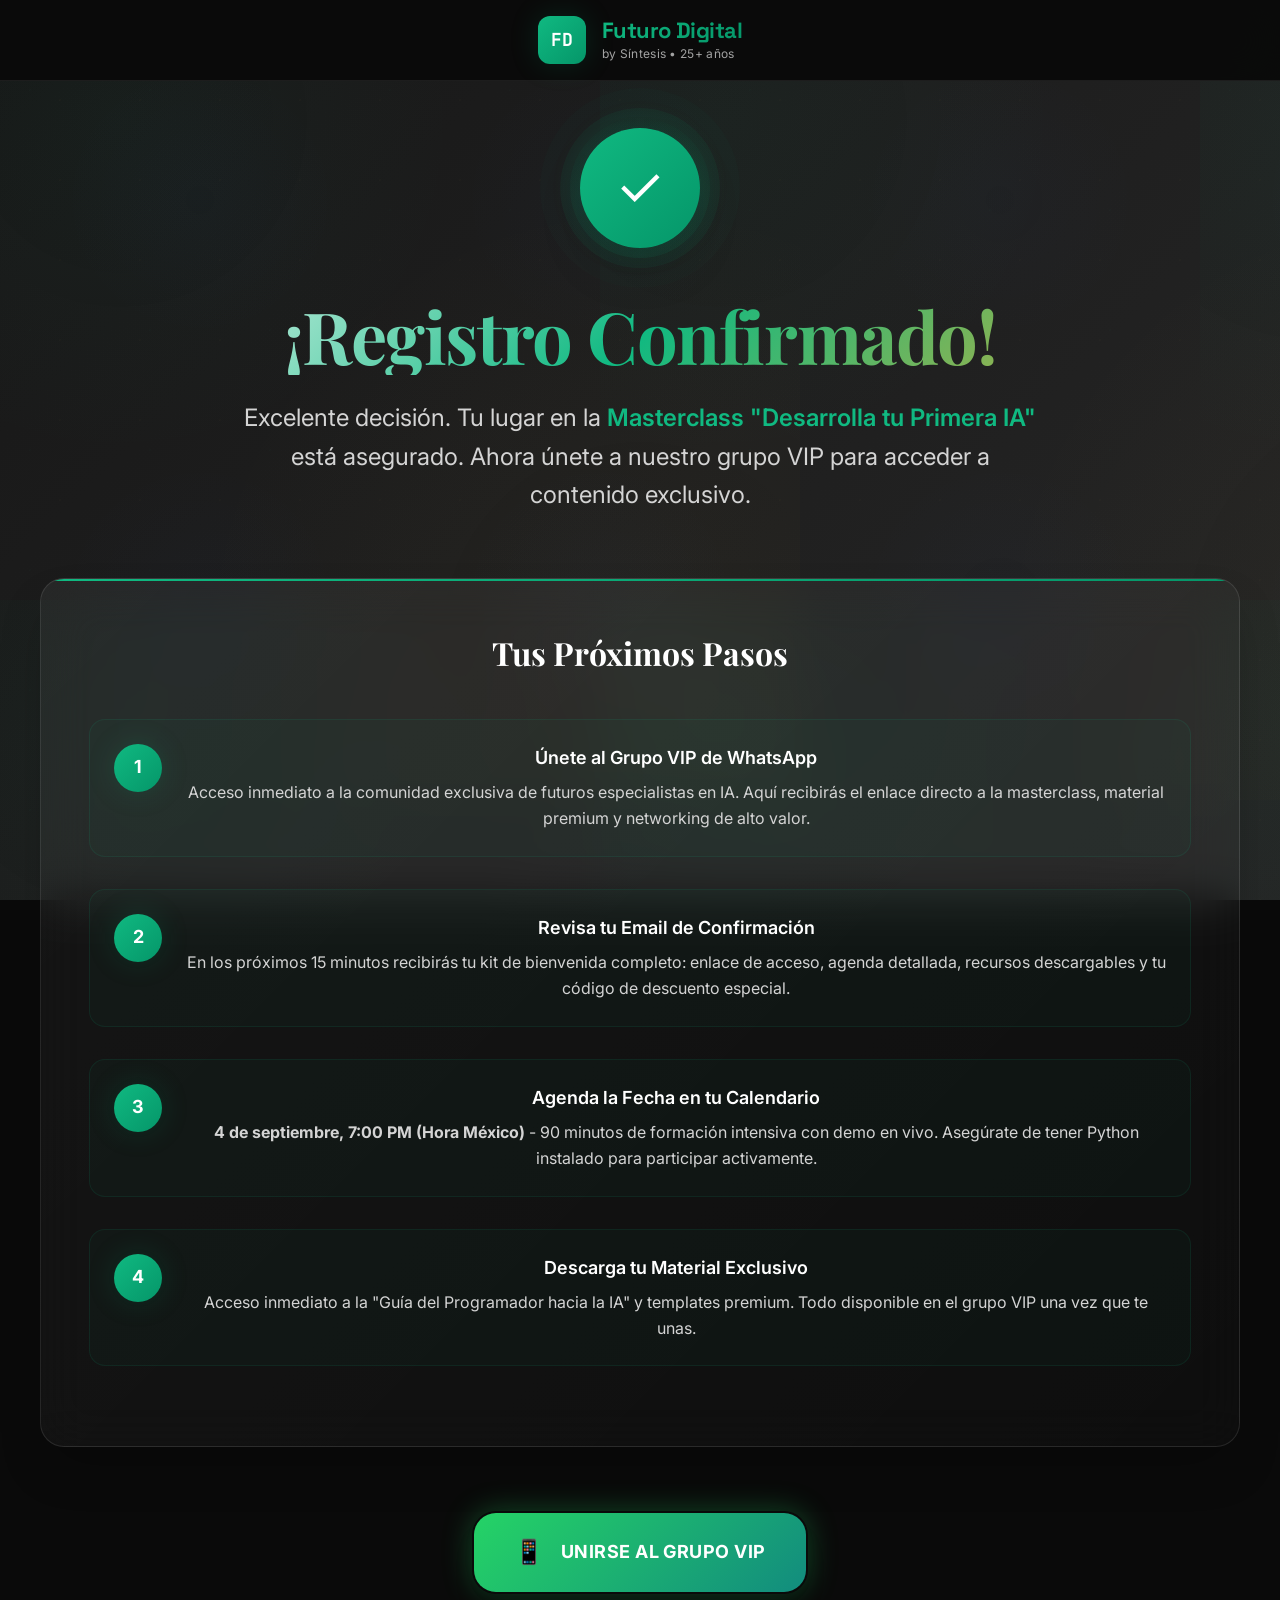
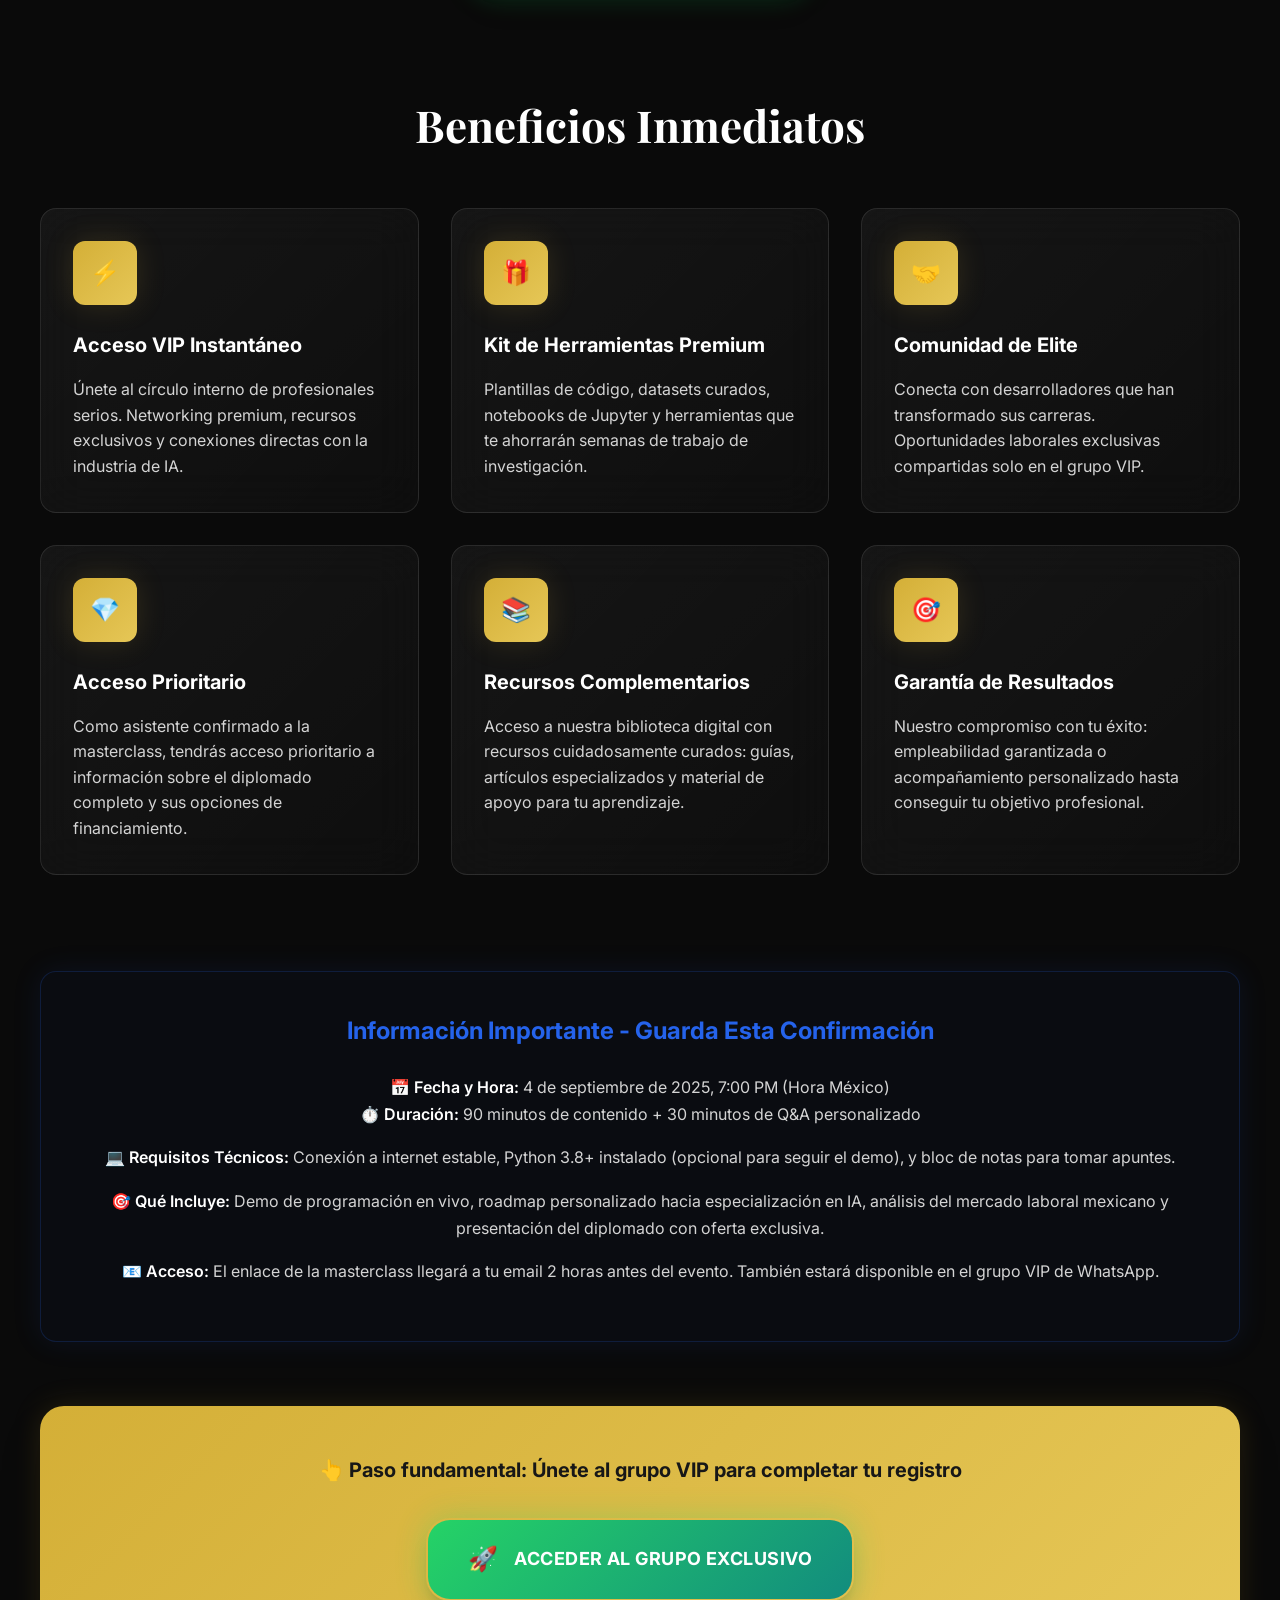
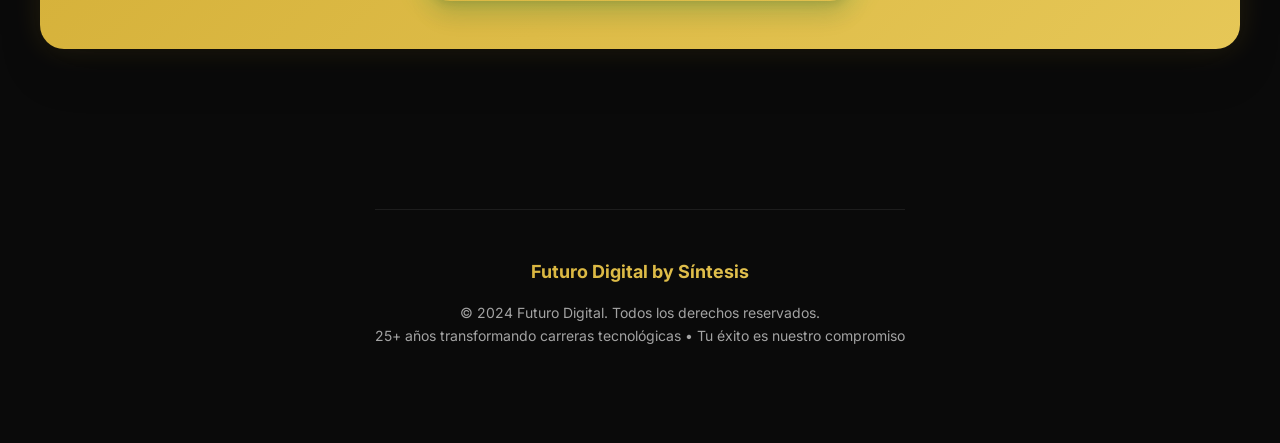
==== commit 39b16786: "Update gracias.html" ====
--- a/gracias.html
+++ b/gracias.html
@@ -3,27 +3,53 @@
 <head>
     <meta charset="UTF-8">
     <meta name="viewport" content="width=device-width, initial-scale=1.0">
-    <title>¡Bienvenido al Diplomado en IA! | Futuro Digital</title>
-    <meta name="description" content="¡Felicitaciones! Tu inscripción ha sido confirmada. Únete a nuestro grupo exclusivo de WhatsApp para comenzar tu transformación profesional.">
+    <title>Registro Confirmado - Masterclass IA | Futuro Digital</title>
+    <meta name="description" content="Tu lugar en la masterclass está confirmado. Únete a nuestro grupo VIP y prepárate para transformar tu carrera en IA.">
     
     <!-- Fuentes premium -->
     <link rel="preconnect" href="https://fonts.googleapis.com">
     <link rel="preconnect" href="https://fonts.gstatic.com" crossorigin>
-    <link href="https://fonts.googleapis.com/css2?family=Inter:wght@100;200;300;400;500;600;700;800;900&family=Playfair+Display:ital,wght@0,400;0,500;0,600;0,700;0,800;0,900;1,400;1,500;1,600;1,700;1,800;1,900&family=Space+Grotesk:wght@300;400;500;600;700&display=swap" rel="stylesheet">
+    <link href="https://fonts.googleapis.com/css2?family=Inter:wght@300;400;500;600;700;800;900&family=Playfair+Display:wght@400;500;600;700;800&family=Space+Grotesk:wght@300;400;500;600;700&family=JetBrains+Mono:wght@300;400;500;600&display=swap" rel="stylesheet">
     
     <style>
         :root {
-            --gold-primary: #D4AF37;
-            --gold-light: #FFB300;
+            --primary-gold: #D4AF37;
+            --gold-light: #E6C757;
             --gold-dark: #B8860B;
-            --black-primary: #000000;
-            --black-soft: #0d0d0d;
-            --black-medium: #1a1a1a;
-            --white: #ffffff;
-            --white-soft: rgba(255, 255, 255, 0.9);
-            --green-success: #10b981;
-            --green-light: #34d399;
-            --blue-trust: #1e40af;
+            --accent-blue: #2563EB;
+            --accent-green: #10B981;
+            --success-green: #059669;
+            --neutral-50: #FAFAFA;
+            --neutral-100: #F5F5F5;
+            --neutral-200: #E5E5E5;
+            --neutral-300: #D4D4D4;
+            --neutral-400: #A3A3A3;
+            --neutral-500: #737373;
+            --neutral-600: #525252;
+            --neutral-700: #404040;
+            --neutral-800: #262626;
+            --neutral-900: #171717;
+            --neutral-950: #0A0A0A;
+            --white: #FFFFFF;
+            
+            --gradient-primary: linear-gradient(135deg, var(--primary-gold) 0%, var(--gold-light) 100%);
+            --gradient-success: linear-gradient(135deg, var(--accent-green) 0%, var(--success-green) 100%);
+            --gradient-surface: linear-gradient(135deg, var(--neutral-900) 0%, var(--neutral-800) 100%);
+            --gradient-card: linear-gradient(135deg, rgba(255,255,255,0.05) 0%, rgba(255,255,255,0.02) 100%);
+            
+            --shadow-sm: 0 1px 2px 0 rgb(0 0 0 / 0.05);
+            --shadow-md: 0 4px 6px -1px rgb(0 0 0 / 0.1), 0 2px 4px -2px rgb(0 0 0 / 0.1);
+            --shadow-lg: 0 10px 15px -3px rgb(0 0 0 / 0.1), 0 4px 6px -4px rgb(0 0 0 / 0.1);
+            --shadow-xl: 0 20px 25px -5px rgb(0 0 0 / 0.1), 0 8px 10px -6px rgb(0 0 0 / 0.1);
+            --shadow-2xl: 0 25px 50px -12px rgb(0 0 0 / 0.25);
+            --shadow-glow: 0 0 30px rgba(212, 175, 55, 0.15);
+            --shadow-success-glow: 0 0 30px rgba(16, 185, 129, 0.15);
+            
+            --border-radius-sm: 0.375rem;
+            --border-radius-md: 0.5rem;
+            --border-radius-lg: 0.75rem;
+            --border-radius-xl: 1rem;
+            --border-radius-2xl: 1.5rem;
         }
 
         * {
@@ -32,182 +58,239 @@
             box-sizing: border-box;
         }
 
+        html {
+            scroll-behavior: smooth;
+        }
+
         body {
-            font-family: 'Inter', sans-serif;
-            background: var(--black-primary);
+            font-family: 'Inter', -apple-system, BlinkMacSystemFont, sans-serif;
+            background: var(--neutral-950);
             color: var(--white);
+            line-height: 1.6;
+            -webkit-font-smoothing: antialiased;
+            -moz-osx-font-smoothing: grayscale;
             overflow-x: hidden;
-            min-height: 100vh;
-            position: relative;
-        }
-
-        /* Fondo animado premium */
-        .background-animation {
+        }
+
+        /* FONDO PREMIUM CON EFECTOS DE CELEBRACIÓN SUTILES */
+        .premium-background {
             position: fixed;
             top: 0;
             left: 0;
             width: 100%;
             height: 100%;
-            background: 
-                radial-gradient(ellipse at 25% 25%, rgba(16, 185, 129, 0.08) 0%, transparent 50%),
-                radial-gradient(ellipse at 75% 75%, rgba(212, 175, 55, 0.06) 0%, transparent 50%),
-                radial-gradient(ellipse at 50% 50%, rgba(30, 64, 175, 0.04) 0%, transparent 60%),
-                linear-gradient(135deg, var(--black-primary) 0%, var(--black-soft) 30%, var(--black-medium) 70%, var(--black-primary) 100%);
-            z-index: -2;
-        }
-
-        .particles {
+            z-index: -10;
+            background: var(--gradient-surface);
+        }
+
+        .celebration-grid {
+            position: absolute;
+            width: 100%;
+            height: 100%;
+            background-image: 
+                radial-gradient(circle at 20% 20%, rgba(16, 185, 129, 0.04) 0%, transparent 50%),
+                radial-gradient(circle at 80% 80%, rgba(212, 175, 55, 0.03) 0%, transparent 50%),
+                radial-gradient(circle at 50% 50%, rgba(37, 99, 235, 0.02) 0%, transparent 50%);
+            background-size: 600px 600px, 800px 800px, 400px 400px;
+            animation: celebrationShift 40s ease-in-out infinite;
+        }
+
+        .success-pattern {
+            position: absolute;
+            width: 100%;
+            height: 100%;
+            background-image: 
+                radial-gradient(circle at 25% 75%, rgba(16, 185, 129, 0.02) 1px, transparent 1px),
+                radial-gradient(circle at 75% 25%, rgba(212, 175, 55, 0.02) 1px, transparent 1px);
+            background-size: 120px 120px, 80px 80px;
+            animation: patternFloat 30s linear infinite;
+        }
+
+        /* HEADER PREMIUM */
+        .header-premium {
             position: fixed;
             top: 0;
             left: 0;
-            width: 100%;
-            height: 100%;
-            background-image: 
-                radial-gradient(circle at 20% 30%, rgba(16, 185, 129, 0.3) 1px, transparent 1px),
-                radial-gradient(circle at 80% 70%, rgba(212, 175, 55, 0.2) 0.8px, transparent 0.8px),
-                radial-gradient(circle at 40% 80%, rgba(30, 64, 175, 0.25) 0.6px, transparent 0.6px);
-            background-size: 200px 200px, 150px 150px, 100px 100px;
-            animation: particleFloat 30s ease-in-out infinite;
-            z-index: -1;
-            opacity: 0.6;
-        }
-
-        .container {
+            right: 0;
+            background: rgba(10, 10, 10, 0.95);
+            backdrop-filter: blur(24px) saturate(180%);
+            border-bottom: 1px solid rgba(255, 255, 255, 0.08);
+            z-index: 1000;
+            padding: 1rem 0;
+        }
+
+        .nav-container {
+            max-width: 1400px;
+            margin: 0 auto;
+            display: flex;
+            align-items: center;
+            justify-content: center;
+            padding: 0 2rem;
+        }
+
+        .logo-premium {
+            display: flex;
+            align-items: center;
+            gap: 1rem;
+        }
+
+        .logo-mark {
+            width: 48px;
+            height: 48px;
+            background: var(--gradient-success);
+            border-radius: var(--border-radius-lg);
+            display: flex;
+            align-items: center;
+            justify-content: center;
+            font-family: 'JetBrains Mono', monospace;
+            font-weight: 700;
+            font-size: 1.125rem;
+            color: var(--white);
+            box-shadow: var(--shadow-success-glow);
+            animation: logoSuccessPulse 4s ease-in-out infinite;
+        }
+
+        .brand-text {
+            display: flex;
+            flex-direction: column;
+        }
+
+        .brand-name {
+            font-family: 'Space Grotesk', sans-serif;
+            font-size: 1.375rem;
+            font-weight: 700;
+            background: var(--gradient-success);
+            -webkit-background-clip: text;
+            -webkit-text-fill-color: transparent;
+            background-clip: text;
+            letter-spacing: -0.025em;
+            line-height: 1.2;
+        }
+
+        .brand-tagline {
+            font-size: 0.75rem;
+            color: var(--neutral-400);
+            font-weight: 400;
+            letter-spacing: 0.025em;
+        }
+
+        /* CONTENEDOR PRINCIPAL */
+        .main-container {
             position: relative;
             min-height: 100vh;
             display: flex;
             flex-direction: column;
             align-items: center;
             justify-content: center;
-            padding: 2rem;
+            padding: 8rem 2rem 4rem;
             text-align: center;
-            z-index: 10;
-        }
-
-        /* Header con logo */
-        .header-logo {
-            position: absolute;
-            top: 2rem;
-            left: 50%;
-            transform: translateX(-50%);
-            z-index: 100;
-        }
-
-        .logo-brand {
-            display: flex;
-            align-items: center;
-            gap: 1rem;
-            padding: 1rem 2rem;
-            background: rgba(0, 0, 0, 0.8);
-            backdrop-filter: blur(20px);
-            border-radius: 20px;
-            border: 1px solid rgba(212, 175, 55, 0.2);
-            box-shadow: 0 10px 30px rgba(0, 0, 0, 0.3);
-        }
-
-        .logo-symbol {
-            width: 40px;
-            height: 40px;
-            background: linear-gradient(135deg, var(--gold-primary) 0%, var(--gold-light) 100%);
-            border-radius: 8px;
-            display: flex;
-            align-items: center;
-            justify-content: center;
-            color: var(--black-primary);
-            font-weight: bold;
-            font-size: 1.2rem;
-        }
-
-        .brand-info h1 {
-            font-family: 'Space Grotesk', sans-serif;
-            font-size: 1.1rem;
-            font-weight: 700;
-            color: var(--gold-primary);
-            margin-bottom: 0.2rem;
-        }
-
-        .brand-info p {
-            font-size: 0.75rem;
-            color: var(--white-soft);
-            font-weight: 300;
-        }
-
-        /* Contenido principal */
-        .content {
-            max-width: 900px;
+        }
+
+        .content-wrapper {
+            max-width: 1200px;
             width: 100%;
-            margin-top: 6rem;
-        }
-
-        /* Icono de éxito */
+        }
+
+        /* ICONO DE ÉXITO ELEGANTE */
         .success-icon {
             width: 120px;
             height: 120px;
-            background: linear-gradient(135deg, var(--green-success), var(--green-light));
+            background: var(--gradient-success);
             border-radius: 50%;
             display: flex;
             align-items: center;
             justify-content: center;
+            font-size: 3.5rem;
+            color: var(--white);
             margin: 0 auto 3rem auto;
-            font-size: 4rem;
-            color: white;
             box-shadow: 
-                0 20px 60px rgba(16, 185, 129, 0.3),
-                0 0 0 20px rgba(16, 185, 129, 0.1);
-            animation: successPulse 3s ease-in-out infinite;
-        }
-
-        /* Título principal */
+                var(--shadow-2xl),
+                var(--shadow-success-glow),
+                0 0 0 20px rgba(16, 185, 129, 0.05),
+                0 0 0 40px rgba(16, 185, 129, 0.02);
+            animation: successIconPulse 4s ease-in-out infinite;
+            position: relative;
+        }
+
+        .success-icon::after {
+            content: '';
+            position: absolute;
+            inset: -10px;
+            background: conic-gradient(from 0deg, transparent, rgba(16, 185, 129, 0.1), transparent);
+            border-radius: 50%;
+            z-index: -1;
+            animation: iconHalo 8s linear infinite;
+        }
+
+        /* TÍTULO PRINCIPAL */
         .main-title {
             font-family: 'Playfair Display', serif;
-            font-size: clamp(2.5rem, 8vw, 4.5rem);
-            font-weight: 800;
+            font-size: clamp(2.5rem, 6vw, 4.5rem);
+            font-weight: 700;
             line-height: 1.1;
-            margin-bottom: 2rem;
+            margin-bottom: 1.5rem;
             background: linear-gradient(
                 135deg,
-                var(--green-success) 0%,
-                var(--gold-primary) 30%,
-                var(--green-light) 60%,
-                var(--white) 100%
+                var(--white) 0%,
+                var(--accent-green) 25%,
+                var(--primary-gold) 50%,
+                var(--white) 75%,
+                var(--accent-green) 100%
             );
-            background-size: 400% 400%;
+            background-size: 200% 200%;
             -webkit-background-clip: text;
             -webkit-text-fill-color: transparent;
             background-clip: text;
-            animation: titleGradient 8s ease-in-out infinite;
-        }
-
-        /* Subtítulo */
+            animation: titleSuccessShimmer 6s ease-in-out infinite;
+            letter-spacing: -0.02em;
+        }
+
+        /* SUBTÍTULO */
         .subtitle {
-            font-size: clamp(1.2rem, 4vw, 1.8rem);
-            color: var(--white-soft);
-            margin-bottom: 3rem;
+            font-size: clamp(1.125rem, 2.5vw, 1.5rem);
+            color: var(--neutral-300);
+            margin-bottom: 4rem;
             line-height: 1.6;
-        }
-
-        .highlight {
-            color: var(--gold-primary);
+            max-width: 800px;
+            margin-left: auto;
+            margin-right: auto;
+        }
+
+        .highlight-success {
+            color: var(--accent-green);
             font-weight: 600;
         }
 
-        /* Pasos a seguir */
+        /* PASOS SIGUIENTES */
         .next-steps {
-            background: rgba(255, 255, 255, 0.02);
-            backdrop-filter: blur(20px);
-            border-radius: 24px;
+            background: var(--gradient-card);
+            backdrop-filter: blur(24px);
+            border: 1px solid rgba(255, 255, 255, 0.1);
+            border-radius: var(--border-radius-2xl);
             padding: 3rem;
-            margin: 3rem 0;
-            border: 1px solid rgba(255, 255, 255, 0.1);
-            box-shadow: 0 20px 60px rgba(0, 0, 0, 0.2);
+            margin: 4rem 0;
+            box-shadow: var(--shadow-2xl);
+            position: relative;
+            overflow: hidden;
+        }
+
+        .next-steps::before {
+            content: '';
+            position: absolute;
+            top: 0;
+            left: 0;
+            right: 0;
+            height: 2px;
+            background: var(--gradient-success);
         }
 
         .steps-title {
             font-family: 'Playfair Display', serif;
             font-size: 2rem;
             font-weight: 700;
-            color: var(--gold-primary);
-            margin-bottom: 2rem;
+            color: var(--white);
+            margin-bottom: 2.5rem;
+            text-align: center;
         }
 
         .step-item {
@@ -216,44 +299,47 @@
             gap: 1.5rem;
             margin-bottom: 2rem;
             padding: 1.5rem;
+            background: rgba(16, 185, 129, 0.03);
+            border: 1px solid rgba(16, 185, 129, 0.1);
+            border-radius: var(--border-radius-xl);
+            transition: all 0.3s cubic-bezier(0.4, 0, 0.2, 1);
+        }
+
+        .step-item:hover {
+            transform: translateY(-2px);
+            border-color: rgba(16, 185, 129, 0.2);
             background: rgba(16, 185, 129, 0.05);
-            border-radius: 16px;
-            border: 1px solid rgba(16, 185, 129, 0.1);
-            transition: all 0.3s ease;
-        }
-
-        .step-item:hover {
-            transform: translateX(10px);
-            border-color: rgba(16, 185, 129, 0.3);
+            box-shadow: var(--shadow-lg);
         }
 
         .step-number {
-            width: 40px;
-            height: 40px;
-            background: linear-gradient(135deg, var(--green-success), var(--green-light));
+            width: 48px;
+            height: 48px;
+            background: var(--gradient-success);
             border-radius: 50%;
             display: flex;
             align-items: center;
             justify-content: center;
-            color: white;
-            font-weight: bold;
-            font-size: 1.1rem;
+            color: var(--white);
+            font-weight: 700;
+            font-size: 1.125rem;
             flex-shrink: 0;
+            box-shadow: var(--shadow-success-glow);
         }
 
         .step-content h3 {
             color: var(--white);
-            font-size: 1.2rem;
+            font-size: 1.125rem;
             font-weight: 600;
             margin-bottom: 0.5rem;
         }
 
         .step-content p {
-            color: var(--white-soft);
+            color: var(--neutral-300);
             line-height: 1.6;
         }
 
-        /* Botón de WhatsApp principal */
+        /* BOTÓN WHATSAPP PREMIUM */
         .whatsapp-section {
             margin: 4rem 0;
         }
@@ -261,43 +347,35 @@
         .whatsapp-btn {
             display: inline-flex;
             align-items: center;
-            gap: 1.5rem;
-            padding: 2rem 4rem;
+            gap: 1rem;
+            padding: 1.25rem 2.5rem;
             background: linear-gradient(135deg, #25D366 0%, #128C7E 100%);
-            color: white;
+            color: var(--white);
             text-decoration: none;
-            border-radius: 50px;
-            font-size: 1.3rem;
+            border-radius: var(--border-radius-2xl);
+            font-size: 1.125rem;
             font-weight: 700;
             text-transform: uppercase;
-            letter-spacing: 1px;
+            letter-spacing: 0.025em;
             box-shadow: 
-                0 20px 60px rgba(37, 211, 102, 0.4),
-                0 10px 30px rgba(0, 0, 0, 0.2);
-            transition: all 0.4s cubic-bezier(0.23, 1, 0.32, 1);
+                var(--shadow-xl),
+                0 0 30px rgba(37, 211, 102, 0.3);
+            transition: all 0.3s cubic-bezier(0.4, 0, 0.2, 1);
             position: relative;
             overflow: hidden;
-            border: 3px solid transparent;
+            border: 2px solid transparent;
             background-clip: padding-box;
-            animation: whatsappPulse 4s ease-in-out infinite;
         }
 
         .whatsapp-btn::before {
             content: '';
             position: absolute;
-            top: -3px;
-            left: -3px;
-            right: -3px;
-            bottom: -3px;
-            background: linear-gradient(45deg, 
-                var(--gold-primary) 0%,
-                var(--green-success) 25%,
-                var(--gold-light) 50%,
-                var(--green-light) 75%,
-                var(--gold-primary) 100%);
-            border-radius: 53px;
+            inset: -2px;
+            background: var(--gradient-success);
+            border-radius: var(--border-radius-2xl);
             z-index: -1;
-            animation: borderRotate 6s linear infinite;
+            opacity: 0;
+            transition: opacity 0.3s ease;
         }
 
         .whatsapp-btn::after {
@@ -309,38 +387,42 @@
             height: 100%;
             background: linear-gradient(90deg, 
                 transparent, 
-                rgba(255, 255, 255, 0.3), 
+                rgba(255, 255, 255, 0.2), 
                 transparent);
-            transition: left 0.8s ease;
-        }
-
-        .whatsapp-btn:hover {
-            transform: translateY(-5px) scale(1.05);
-            box-shadow: 
-                0 30px 80px rgba(37, 211, 102, 0.5),
-                0 15px 40px rgba(0, 0, 0, 0.3);
+            transition: left 0.6s cubic-bezier(0.4, 0, 0.2, 1);
+        }
+
+        .whatsapp-btn:hover::before {
+            opacity: 1;
         }
 
         .whatsapp-btn:hover::after {
             left: 100%;
         }
 
+        .whatsapp-btn:hover {
+            transform: translateY(-3px);
+            box-shadow: 
+                var(--shadow-2xl),
+                0 0 40px rgba(37, 211, 102, 0.4);
+        }
+
         .whatsapp-icon {
-            font-size: 2rem;
-            animation: iconBounce 2s ease-in-out infinite;
-        }
-
-        /* Lista de beneficios */
+            font-size: 1.5rem;
+            animation: whatsappBounce 2s ease-in-out infinite;
+        }
+
+        /* BENEFICIOS INSTANTÁNEOS */
         .benefits-section {
-            margin: 4rem 0;
+            margin: 6rem 0;
         }
 
         .benefits-title {
             font-family: 'Playfair Display', serif;
-            font-size: clamp(1.8rem, 5vw, 2.5rem);
-            font-weight: 700;
-            color: var(--gold-primary);
-            margin-bottom: 2.5rem;
+            font-size: clamp(2rem, 4vw, 2.75rem);
+            font-weight: 700;
+            color: var(--white);
+            margin-bottom: 3rem;
             text-align: center;
         }
 
@@ -348,107 +430,151 @@
             display: grid;
             grid-template-columns: repeat(auto-fit, minmax(350px, 1fr));
             gap: 2rem;
-            margin-top: 2rem;
+            margin-top: 3rem;
         }
 
         .benefit-card {
-            background: rgba(255, 255, 255, 0.02);
-            backdrop-filter: blur(15px);
-            border-radius: 20px;
-            padding: 2.5rem;
+            background: var(--gradient-card);
+            backdrop-filter: blur(24px);
             border: 1px solid rgba(255, 255, 255, 0.1);
-            transition: all 0.3s ease;
+            border-radius: var(--border-radius-xl);
+            padding: 2rem;
+            transition: all 0.3s cubic-bezier(0.4, 0, 0.2, 1);
             text-align: left;
+            position: relative;
+            overflow: hidden;
+        }
+
+        .benefit-card::before {
+            content: '';
+            position: absolute;
+            top: 0;
+            left: 0;
+            right: 0;
+            height: 2px;
+            background: var(--gradient-primary);
+            transform: scaleX(0);
+            transition: transform 0.3s cubic-bezier(0.4, 0, 0.2, 1);
+        }
+
+        .benefit-card:hover::before {
+            transform: scaleX(1);
         }
 
         .benefit-card:hover {
-            transform: translateY(-5px);
+            transform: translateY(-4px);
             border-color: rgba(212, 175, 55, 0.3);
-            box-shadow: 0 15px 40px rgba(0, 0, 0, 0.2);
+            box-shadow: var(--shadow-2xl);
         }
 
         .benefit-icon {
-            width: 60px;
-            height: 60px;
-            background: linear-gradient(135deg, var(--gold-primary), var(--gold-light));
-            border-radius: 16px;
+            width: 4rem;
+            height: 4rem;
+            background: var(--gradient-primary);
+            border-radius: var(--border-radius-lg);
             display: flex;
             align-items: center;
             justify-content: center;
             font-size: 1.5rem;
             margin-bottom: 1.5rem;
-            color: var(--black-primary);
+            color: var(--neutral-900);
+            box-shadow: var(--shadow-glow);
         }
 
         .benefit-card h3 {
             color: var(--white);
-            font-size: 1.3rem;
+            font-size: 1.25rem;
+            font-weight: 700;
+            margin-bottom: 1rem;
+        }
+
+        .benefit-card p {
+            color: var(--neutral-300);
+            line-height: 1.6;
+        }
+
+        /* INFORMACIÓN IMPORTANTE */
+        .info-section {
+            background: rgba(37, 99, 235, 0.03);
+            border: 1px solid rgba(37, 99, 235, 0.2);
+            border-radius: var(--border-radius-xl);
+            padding: 2.5rem;
+            margin: 4rem 0;
+            box-shadow: 0 0 30px rgba(37, 99, 235, 0.1);
+        }
+
+        .info-title {
+            font-size: 1.5rem;
+            font-weight: 700;
+            color: var(--accent-blue);
+            margin-bottom: 1.5rem;
+            text-align: center;
+        }
+
+        .info-content {
+            color: var(--neutral-300);
+            line-height: 1.7;
+        }
+
+        .info-content strong {
+            color: var(--white);
             font-weight: 600;
+        }
+
+        .info-content p {
             margin-bottom: 1rem;
         }
 
-        .benefit-card p {
-            color: var(--white-soft);
-            line-height: 1.6;
-        }
-
-        /* Información adicional */
-        .info-section {
-            background: rgba(30, 64, 175, 0.05);
-            border: 1px solid rgba(30, 64, 175, 0.2);
-            border-radius: 20px;
+        /* LLAMADA FINAL */
+        .final-cta {
+            background: var(--gradient-primary);
+            border-radius: var(--border-radius-2xl);
             padding: 3rem;
             margin: 4rem 0;
-        }
-
-        .info-title {
-            font-size: 1.5rem;
-            font-weight: 700;
-            color: var(--blue-trust);
-            margin-bottom: 1.5rem;
-        }
-
-        .info-content {
-            color: var(--white-soft);
-            line-height: 1.7;
-            font-size: 1.1rem;
-        }
-
-        .info-content strong {
-            color: var(--white);
-        }
-
-        /* Footer minimalista */
+            text-align: center;
+            color: var(--neutral-900);
+            box-shadow: var(--shadow-2xl), var(--shadow-glow);
+        }
+
+        .final-cta-text {
+            font-size: 1.25rem;
+            font-weight: 700;
+            margin-bottom: 2rem;
+        }
+
+        /* FOOTER */
         .footer {
             margin-top: 6rem;
-            padding: 2rem 0;
-            border-top: 1px solid rgba(255, 255, 255, 0.1);
+            padding: 3rem 0 2rem;
+            border-top: 1px solid rgba(255, 255, 255, 0.08);
             text-align: center;
         }
 
         .footer-content {
-            color: rgba(255, 255, 255, 0.6);
-            font-size: 0.9rem;
+            color: var(--neutral-400);
+            font-size: 0.875rem;
         }
 
         .footer-brand {
-            color: var(--gold-primary);
-            font-weight: 600;
-            margin-bottom: 0.5rem;
-        }
-
-        /* Responsive */
+            background: var(--gradient-primary);
+            -webkit-background-clip: text;
+            -webkit-text-fill-color: transparent;
+            background-clip: text;
+            font-weight: 700;
+            font-size: 1.125rem;
+            margin-bottom: 1rem;
+        }
+
+        /* RESPONSIVE */
         @media (max-width: 768px) {
-            .container {
-                padding: 1rem;
-            }
-
-            .content {
-                margin-top: 8rem;
-            }
-
-            .header-logo {
-                transform: translateX(-50%) scale(0.9);
+            .main-container {
+                padding: 6rem 1rem 2rem;
+            }
+
+            .success-icon {
+                width: 100px;
+                height: 100px;
+                font-size: 3rem;
             }
 
             .next-steps {
@@ -456,13 +582,8 @@
             }
 
             .whatsapp-btn {
-                padding: 1.5rem 3rem;
-                font-size: 1.1rem;
-                gap: 1rem;
-            }
-
-            .whatsapp-icon {
-                font-size: 1.8rem;
+                padding: 1rem 2rem;
+                font-size: 1rem;
             }
 
             .benefits-grid {
@@ -474,242 +595,270 @@
                 text-align: center;
                 gap: 1rem;
             }
-        }
-
-        /* Animaciones */
-        @keyframes particleFloat {
+
+            .final-cta {
+                padding: 2rem;
+            }
+        }
+
+        /* ANIMACIONES ELEGANTES */
+        @keyframes celebrationShift {
             0%, 100% { 
-                background-position: 0px 0px, 50px 50px, 25px 25px;
-                transform: rotate(0deg);
+                background-position: 0% 50%, 100% 50%, 50% 0%;
             }
             50% { 
-                background-position: 100px -50px, 150px 25px, 75px 12px;
-                transform: rotate(2deg);
-            }
-        }
-
-        @keyframes successPulse {
+                background-position: 100% 50%, 0% 50%, 50% 100%;
+            }
+        }
+
+        @keyframes patternFloat {
+            0% { 
+                transform: translateY(0px) rotate(0deg);
+            }
+            50% { 
+                transform: translateY(-20px) rotate(180deg);
+            }
+            100% { 
+                transform: translateY(0px) rotate(360deg);
+            }
+        }
+
+        @keyframes logoSuccessPulse {
+            0%, 100% { 
+                box-shadow: var(--shadow-success-glow);
+            }
+            50% { 
+                box-shadow: 
+                    var(--shadow-success-glow),
+                    0 0 50px rgba(16, 185, 129, 0.3);
+            }
+        }
+
+        @keyframes successIconPulse {
             0%, 100% { 
                 transform: scale(1);
                 box-shadow: 
-                    0 20px 60px rgba(16, 185, 129, 0.3),
-                    0 0 0 20px rgba(16, 185, 129, 0.1);
+                    var(--shadow-2xl),
+                    var(--shadow-success-glow),
+                    0 0 0 20px rgba(16, 185, 129, 0.05),
+                    0 0 0 40px rgba(16, 185, 129, 0.02);
             }
             50% { 
                 transform: scale(1.05);
                 box-shadow: 
-                    0 25px 80px rgba(16, 185, 129, 0.4),
-                    0 0 0 30px rgba(16, 185, 129, 0.15);
-            }
-        }
-
-        @keyframes titleGradient {
-            0%, 100% { background-position: 0% 50%; }
-            50% { background-position: 100% 50%; }
-        }
-
-        @keyframes whatsappPulse {
-            0%, 100% { 
-                transform: scale(1);
-                box-shadow: 
-                    0 20px 60px rgba(37, 211, 102, 0.4),
-                    0 10px 30px rgba(0, 0, 0, 0.2);
-            }
-            50% { 
-                transform: scale(1.02);
-                box-shadow: 
-                    0 25px 80px rgba(37, 211, 102, 0.5),
-                    0 15px 40px rgba(0, 0, 0, 0.25);
-            }
-        }
-
-        @keyframes borderRotate {
+                    var(--shadow-2xl),
+                    0 0 50px rgba(16, 185, 129, 0.3),
+                    0 0 0 30px rgba(16, 185, 129, 0.08),
+                    0 0 0 60px rgba(16, 185, 129, 0.04);
+            }
+        }
+
+        @keyframes iconHalo {
             0% { transform: rotate(0deg); }
             100% { transform: rotate(360deg); }
         }
 
-        @keyframes iconBounce {
-            0%, 100% { transform: translateY(0px) rotate(0deg); }
-            50% { transform: translateY(-3px) rotate(5deg); }
-        }
-
-        @keyframes fadeInUp {
-            from {
-                opacity: 0;
-                transform: translateY(30px);
-            }
-            to {
-                opacity: 1;
-                transform: translateY(0);
-            }
-        }
-
-        .fade-in-up {
-            animation: fadeInUp 0.8s ease-out;
-        }
-
-        /* Scrollbar personalizado */
+        @keyframes titleSuccessShimmer {
+            0%, 100% { 
+                background-position: 0% 50%;
+            }
+            50% { 
+                background-position: 100% 50%;
+            }
+        }
+
+        @keyframes whatsappBounce {
+            0%, 100% { 
+                transform: translateY(0px);
+            }
+            50% { 
+                transform: translateY(-3px);
+            }
+        }
+
+        .fade-in {
+            opacity: 0;
+            transform: translateY(20px);
+            transition: opacity 0.6s cubic-bezier(0.4, 0, 0.2, 1), transform 0.6s cubic-bezier(0.4, 0, 0.2, 1);
+        }
+
+        .fade-in.visible {
+            opacity: 1;
+            transform: translateY(0);
+        }
+
+        /* SCROLLBAR PERSONALIZADO */
         ::-webkit-scrollbar {
             width: 8px;
         }
 
         ::-webkit-scrollbar-track {
-            background: var(--black-primary);
+            background: var(--neutral-900);
         }
 
         ::-webkit-scrollbar-thumb {
-            background: linear-gradient(180deg, var(--gold-primary), var(--gold-light));
+            background: var(--gradient-success);
             border-radius: 4px;
         }
 
         ::-webkit-scrollbar-thumb:hover {
-            background: linear-gradient(180deg, var(--gold-light), var(--gold-primary));
+            background: linear-gradient(180deg, var(--accent-green), var(--success-green));
         }
     </style>
 </head>
 <body>
-    <!-- Fondo animado -->
-    <div class="background-animation"></div>
-    <div class="particles"></div>
-
-    <!-- Header con logo -->
-    <header class="header-logo">
-        <div class="logo-brand">
-            <div class="logo-symbol">FD</div>
-            <div class="brand-info">
-                <h1>Futuro Digital</h1>
-                <p>Educación Tecnológica Premium</p>
+    <!-- FONDO PREMIUM -->
+    <div class="premium-background">
+        <div class="celebration-grid"></div>
+        <div class="success-pattern"></div>
+    </div>
+
+    <!-- HEADER PREMIUM -->
+    <header class="header-premium">
+        <div class="nav-container">
+            <div class="logo-premium">
+                <div class="logo-mark">FD</div>
+                <div class="brand-text">
+                    <div class="brand-name">Futuro Digital</div>
+                    <div class="brand-tagline">by Síntesis • 25+ años</div>
+                </div>
             </div>
         </div>
     </header>
 
-    <!-- Contenido principal -->
-    <div class="container">
-        <div class="content">
-            <!-- Icono de éxito -->
+    <!-- CONTENIDO PRINCIPAL -->
+    <div class="main-container">
+        <div class="content-wrapper">
+            <!-- ICONO DE ÉXITO -->
             <div class="success-icon">
-                ✅
+                ✓
             </div>
 
-            <!-- Título principal -->
+            <!-- TÍTULO PRINCIPAL -->
             <h1 class="main-title">
-                ¡Inscripción Confirmada!
+                ¡Registro Confirmado!
             </h1>
 
-            <!-- Subtítulo -->
+            <!-- SUBTÍTULO -->
             <p class="subtitle">
-                Bienvenido al <span class="highlight">Diplomado en Inteligencia Artificial</span>. 
-                Tu transformación profesional comienza ahora.
+                Excelente decisión. Tu lugar en la <span class="highlight-success">Masterclass "Desarrolla tu Primera IA"</span> está asegurado. Ahora únete a nuestro grupo VIP para acceder a contenido exclusivo.
             </p>
 
-            <!-- Próximos pasos -->
-            <div class="next-steps fade-in-up">
-                <h2 class="steps-title">Próximos Pasos</h2>
+            <!-- PRÓXIMOS PASOS -->
+            <div class="next-steps fade-in">
+                <h2 class="steps-title">Tus Próximos Pasos</h2>
                 
                 <div class="step-item">
                     <div class="step-number">1</div>
                     <div class="step-content">
-                        <h3>Únete a Nuestro Grupo Exclusivo</h3>
-                        <p>Accede al grupo privado de WhatsApp donde compartiremos información importante, fechas de inicio, y te conectarás con otros estudiantes.</p>
+                        <h3>Únete al Grupo VIP de WhatsApp</h3>
+                        <p>Acceso inmediato a la comunidad exclusiva de futuros especialistas en IA. Aquí recibirás el enlace directo a la masterclass, material premium y networking de alto valor.</p>
                     </div>
                 </div>
 
                 <div class="step-item">
                     <div class="step-number">2</div>
                     <div class="step-content">
-                        <h3>Recibe tu Kit de Bienvenida</h3>
-                        <p>En las próximas 24 horas recibirás un email con todos los recursos necesarios para comenzar el programa, incluyendo acceso a la plataforma.</p>
+                        <h3>Revisa tu Email de Confirmación</h3>
+                        <p>En los próximos 15 minutos recibirás tu kit de bienvenida completo: enlace de acceso, agenda detallada, recursos descargables y tu código de descuento especial.</p>
                     </div>
                 </div>
 
                 <div class="step-item">
                     <div class="step-number">3</div>
                     <div class="step-content">
-                        <h3>Prepárate para el Éxito</h3>
-                        <p>Nuestro equipo se pondrá en contacto contigo para programar una sesión de orientación personalizada y resolver todas tus dudas.</p>
+                        <h3>Agenda la Fecha en tu Calendario</h3>
+                        <p><strong>4 de septiembre, 7:00 PM (Hora México)</strong> - 90 minutos de formación intensiva con demo en vivo. Asegúrate de tener Python instalado para participar activamente.</p>
+                    </div>
+                </div>
+
+                <div class="step-item">
+                    <div class="step-number">4</div>
+                    <div class="step-content">
+                        <h3>Descarga tu Material Exclusivo</h3>
+                        <p>Acceso inmediato a la "Guía del Programador hacia la IA" y templates premium. Todo disponible en el grupo VIP una vez que te unas.</p>
                     </div>
                 </div>
             </div>
 
-            <!-- Botón principal de WhatsApp -->
+            <!-- BOTÓN WHATSAPP -->
             <div class="whatsapp-section">
                 <a href="https://chat.whatsapp.com/Dh8bRstWYHKDmm84vxyNZq" 
                    class="whatsapp-btn"
                    target="_blank"
                    rel="noopener noreferrer">
                     <span class="whatsapp-icon">📱</span>
-                    Unirse al Grupo VIP Ahora
+                    Unirse al Grupo VIP
                 </a>
             </div>
 
-            <!-- Beneficios que obtienes -->
+            <!-- BENEFICIOS INSTANTÁNEOS -->
             <div class="benefits-section">
-                <h2 class="benefits-title">Lo Que Obtienes Inmediatamente</h2>
+                <h2 class="benefits-title">Beneficios Inmediatos</h2>
                 
                 <div class="benefits-grid">
-                    <div class="benefit-card fade-in-up">
+                    <div class="benefit-card fade-in">
+                        <div class="benefit-icon">⚡</div>
+                        <h3>Acceso VIP Instantáneo</h3>
+                        <p>Únete al círculo interno de profesionales serios. Networking premium, recursos exclusivos y conexiones directas con la industria de IA.</p>
+                    </div>
+
+                    <div class="benefit-card fade-in">
+                        <div class="benefit-icon">🎁</div>
+                        <h3>Kit de Herramientas Premium</h3>
+                        <p>Plantillas de código, datasets curados, notebooks de Jupyter y herramientas que te ahorrarán semanas de trabajo de investigación.</p>
+                    </div>
+
+                    <div class="benefit-card fade-in">
+                        <div class="benefit-icon">🤝</div>
+                        <h3>Comunidad de Elite</h3>
+                        <p>Conecta con desarrolladores que han transformado sus carreras. Oportunidades laborales exclusivas compartidas solo en el grupo VIP.</p>
+                    </div>
+
+                    <div class="benefit-card fade-in">
+                        <div class="benefit-icon">💎</div>
+                        <h3>Acceso Prioritario</h3>
+                        <p>Como asistente confirmado a la masterclass, tendrás acceso prioritario a información sobre el diplomado completo y sus opciones de financiamiento.</p>
+                    </div>
+
+                    <div class="benefit-card fade-in">
+                        <div class="benefit-icon">📚</div>
+                        <h3>Recursos Complementarios</h3>
+                        <p>Acceso a nuestra biblioteca digital con recursos cuidadosamente curados: guías, artículos especializados y material de apoyo para tu aprendizaje.</p>
+                    </div>
+
+                    <div class="benefit-card fade-in">
                         <div class="benefit-icon">🎯</div>
-                        <h3>Acceso Inmediato</h3>
-                        <p>Acceso instantáneo a recursos exclusivos, materiales de preparación y la comunidad de estudiantes más activa en IA.</p>
-                    </div>
-
-                    <div class="benefit-card fade-in-up">
-                        <div class="benefit-icon">👥</div>
-                        <h3>Networking Premium</h3>
-                        <p>Conecta con profesionales, mentores y compañeros que compartirán tu mismo objetivo de dominar la inteligencia artificial.</p>
-                    </div>
-
-                    <div class="benefit-card fade-in-up">
-                        <div class="benefit-icon">📚</div>
-                        <h3>Biblioteca Exclusiva</h3>
-                        <p>Acceso a nuestra biblioteca digital con más de 200 recursos, templates, y herramientas valoradas en +$500.</p>
-                    </div>
-
-                    <div class="benefit-card fade-in-up">
-                        <div class="benefit-icon">⚡</div>
-                        <h3>Soporte 24/7</h3>
-                        <p>Nuestro equipo de mentores estará disponible para resolver tus dudas y guiarte durante todo el proceso de aprendizaje.</p>
-                    </div>
-
-                    <div class="benefit-card fade-in-up">
-                        <div class="benefit-icon">🎁</div>
-                        <h3>Bonus Especiales</h3>
-                        <p>Como estudiante VIP, recibirás bonos exclusivos incluyendo masterclasses adicionales y sesiones de career coaching.</p>
-                    </div>
-
-                    <div class="benefit-card fade-in-up">
-                        <div class="benefit-icon">🏆</div>
-                        <h3>Certificación Garantizada</h3>
-                        <p>Tu certificación internacional está garantizada al completar el programa, respaldada por nuestra reputación en la industria.</p>
+                        <h3>Garantía de Resultados</h3>
+                        <p>Nuestro compromiso con tu éxito: empleabilidad garantizada o acompañamiento personalizado hasta conseguir tu objetivo profesional.</p>
                     </div>
                 </div>
             </div>
 
-            <!-- Información importante -->
-            <div class="info-section fade-in-up">
-                <h3 class="info-title">Información Importante</h3>
+            <!-- INFORMACIÓN IMPORTANTE -->
+            <div class="info-section fade-in">
+                <h3 class="info-title">Información Importante - Guarda Esta Confirmación</h3>
                 <div class="info-content">
                     <p>
-                        <strong>Fecha de Inicio:</strong> El programa comenzará el próximo lunes. 
-                        Recibirás todas las instrucciones detalladas en tu email de confirmación.
+                        <strong>📅 Fecha y Hora:</strong> 4 de septiembre de 2025, 7:00 PM (Hora México)<br>
+                        <strong>⏱️ Duración:</strong> 90 minutos de contenido + 30 minutos de Q&A personalizado
                     </p>
-                    <br>
                     <p>
-                        <strong>Soporte Técnico:</strong> Si tienes alguna pregunta o problema técnico, 
-                        nuestro equipo está disponible 24/7 a través del grupo de WhatsApp.
+                        <strong>💻 Requisitos Técnicos:</strong> Conexión a internet estable, Python 3.8+ instalado (opcional para seguir el demo), y bloc de notas para tomar apuntes.
                     </p>
-                    <br>
                     <p>
-                        <strong>Garantía Total:</strong> Recuerda que tu inversión está protegida con nuestra 
-                        garantía de satisfacción de 30 días y garantía de empleo de 12 meses.
+                        <strong>🎯 Qué Incluye:</strong> Demo de programación en vivo, roadmap personalizado hacia especialización en IA, análisis del mercado laboral mexicano y presentación del diplomado con oferta exclusiva.
+                    </p>
+                    <p>
+                        <strong>📧 Acceso:</strong> El enlace de la masterclass llegará a tu email 2 horas antes del evento. También estará disponible en el grupo VIP de WhatsApp.
                     </p>
                 </div>
             </div>
 
-            <!-- Llamada final a la acción -->
-            <div class="whatsapp-section">
-                <p style="margin-bottom: 2rem; font-size: 1.1rem; color: var(--white-soft);">
-                    <strong>👆 No olvides unirte al grupo VIP para comenzar tu transformación</strong>
+            <!-- LLAMADA FINAL -->
+            <div class="final-cta">
+                <p class="final-cta-text">
+                    👆 Paso fundamental: Únete al grupo VIP para completar tu registro
                 </p>
                 <a href="https://chat.whatsapp.com/Dh8bRstWYHKDmm84vxyNZq" 
                    class="whatsapp-btn"
@@ -721,27 +870,26 @@
             </div>
         </div>
 
-        <!-- Footer -->
+        <!-- FOOTER -->
         <footer class="footer">
             <div class="footer-content">
-                <div class="footer-brand">Futuro Digital - Educación Tecnológica Premium</div>
+                <div class="footer-brand">Futuro Digital by Síntesis</div>
                 <p>© 2024 Futuro Digital. Todos los derechos reservados.</p>
-                <p>Tu éxito es nuestro compromiso</p>
+                <p>25+ años transformando carreras tecnológicas • Tu éxito es nuestro compromiso</p>
             </div>
         </footer>
     </div>
 
     <script>
-        // Animaciones al cargar
+        // Animaciones al cargar la página
         window.addEventListener('load', function() {
             document.body.style.opacity = '1';
             
             // Animar elementos en secuencia
-            const elements = document.querySelectorAll('.fade-in-up');
+            const elements = document.querySelectorAll('.fade-in');
             elements.forEach((el, index) => {
                 setTimeout(() => {
-                    el.style.opacity = '1';
-                    el.style.transform = 'translateY(0)';
+                    el.classList.add('visible');
                 }, index * 200);
             });
         });
@@ -749,79 +897,77 @@
         // Tracking de clicks en WhatsApp
         document.querySelectorAll('.whatsapp-btn').forEach(btn => {
             btn.addEventListener('click', function() {
-                console.log('Usuario accedió al grupo VIP de WhatsApp');
+                console.log('Usuario accedió al grupo VIP desde página de confirmación');
                 
                 // Efecto visual de confirmación
-                this.style.transform = 'scale(0.95)';
+                this.style.transform = 'scale(0.98)';
                 setTimeout(() => {
                     this.style.transform = '';
                 }, 150);
             });
         });
 
-        // Efectos de hover mejorados
+        // Efectos sutiles para cards
         document.querySelectorAll('.benefit-card, .step-item').forEach(card => {
             card.addEventListener('mouseenter', function() {
-                this.style.transform = 'translateY(-8px) scale(1.02)';
+                this.style.transform = 'translateY(-6px)';
             });
             
             card.addEventListener('mouseleave', function() {
-                this.style.transform = 'translateY(0) scale(1)';
+                this.style.transform = 'translateY(0)';
             });
         });
 
-        // Parallax suave en móvil
-        if (window.innerWidth > 768) {
+        // Parallax suave para elementos de fondo
+        if (window.innerWidth > 1024) {
             window.addEventListener('scroll', function() {
                 const scrolled = window.pageYOffset;
-                const particles = document.querySelector('.particles');
+                const celebration = document.querySelector('.celebration-grid');
+                const pattern = document.querySelector('.success-pattern');
                 
-                if (particles && scrolled < 1000) {
-                    particles.style.transform = `translateY(${scrolled * 0.1}px)`;
+                if (celebration && scrolled < 1000) {
+                    celebration.style.transform = `translateY(${scrolled * 0.1}px)`;
+                }
+                
+                if (pattern && scrolled < 1000) {
+                    pattern.style.transform = `translateY(${scrolled * 0.05}px)`;
                 }
             }, { passive: true });
         }
 
+        // Intersection Observer para animaciones más suaves
+        const observerOptions = {
+            threshold: 0.1,
+            rootMargin: '0px 0px -30px 0px'
+        };
+
+        const observer = new IntersectionObserver((entries) => {
+            entries.forEach(entry => {
+                if (entry.isIntersecting) {
+                    entry.target.classList.add('visible');
+                }
+            });
+        }, observerOptions);
+
+        document.querySelectorAll('.fade-in').forEach(el => {
+            observer.observe(el);
+        });
+
         // Optimización para móviles
         if (window.innerWidth <= 768) {
-            const style = document.createElement('style');
-            style.innerHTML = `
-                .particles {
-                    opacity: 0.3;
-                    animation-duration: 20s !important;
-                }
-                * {
-                    animation-duration: 0.5s !important;
-                    transition-duration: 0.3s !important;
-                }
-            `;
-            document.head.appendChild(style);
-        }
-
-        // Prevenir pérdida de focus en el botón principal
-        const mainBtn = document.querySelector('.whatsapp-btn');
+            document.documentElement.style.setProperty('--animation-duration', '0.4s');
+        }
+
+        // Efecto especial en el logo cada ciertos segundos
+        const logoMark = document.querySelector('.logo-mark');
         setInterval(() => {
-            if (mainBtn && !mainBtn.classList.contains('attention')) {
-                mainBtn.classList.add('attention');
+            if (logoMark) {
+                logoMark.style.transform = 'scale(1.1)';
                 setTimeout(() => {
-                    mainBtn.classList.remove('attention');
-                }, 2000);
+                    logoMark.style.transform = 'scale(1)';
+                }, 300);
             }
         }, 8000);
     </script>
-
-    <!-- Estilos adicionales para la atención -->
-    <style>
-        .whatsapp-btn.attention {
-            animation: whatsappAttention 2s ease-in-out;
-        }
-
-        @keyframes whatsappAttention {
-            0%, 100% { transform: scale(1); }
-            25% { transform: scale(1.05); }
-            50% { transform: scale(1.1); }
-            75% { transform: scale(1.05); }
-        }
-    </style>
 </body>
 </html>
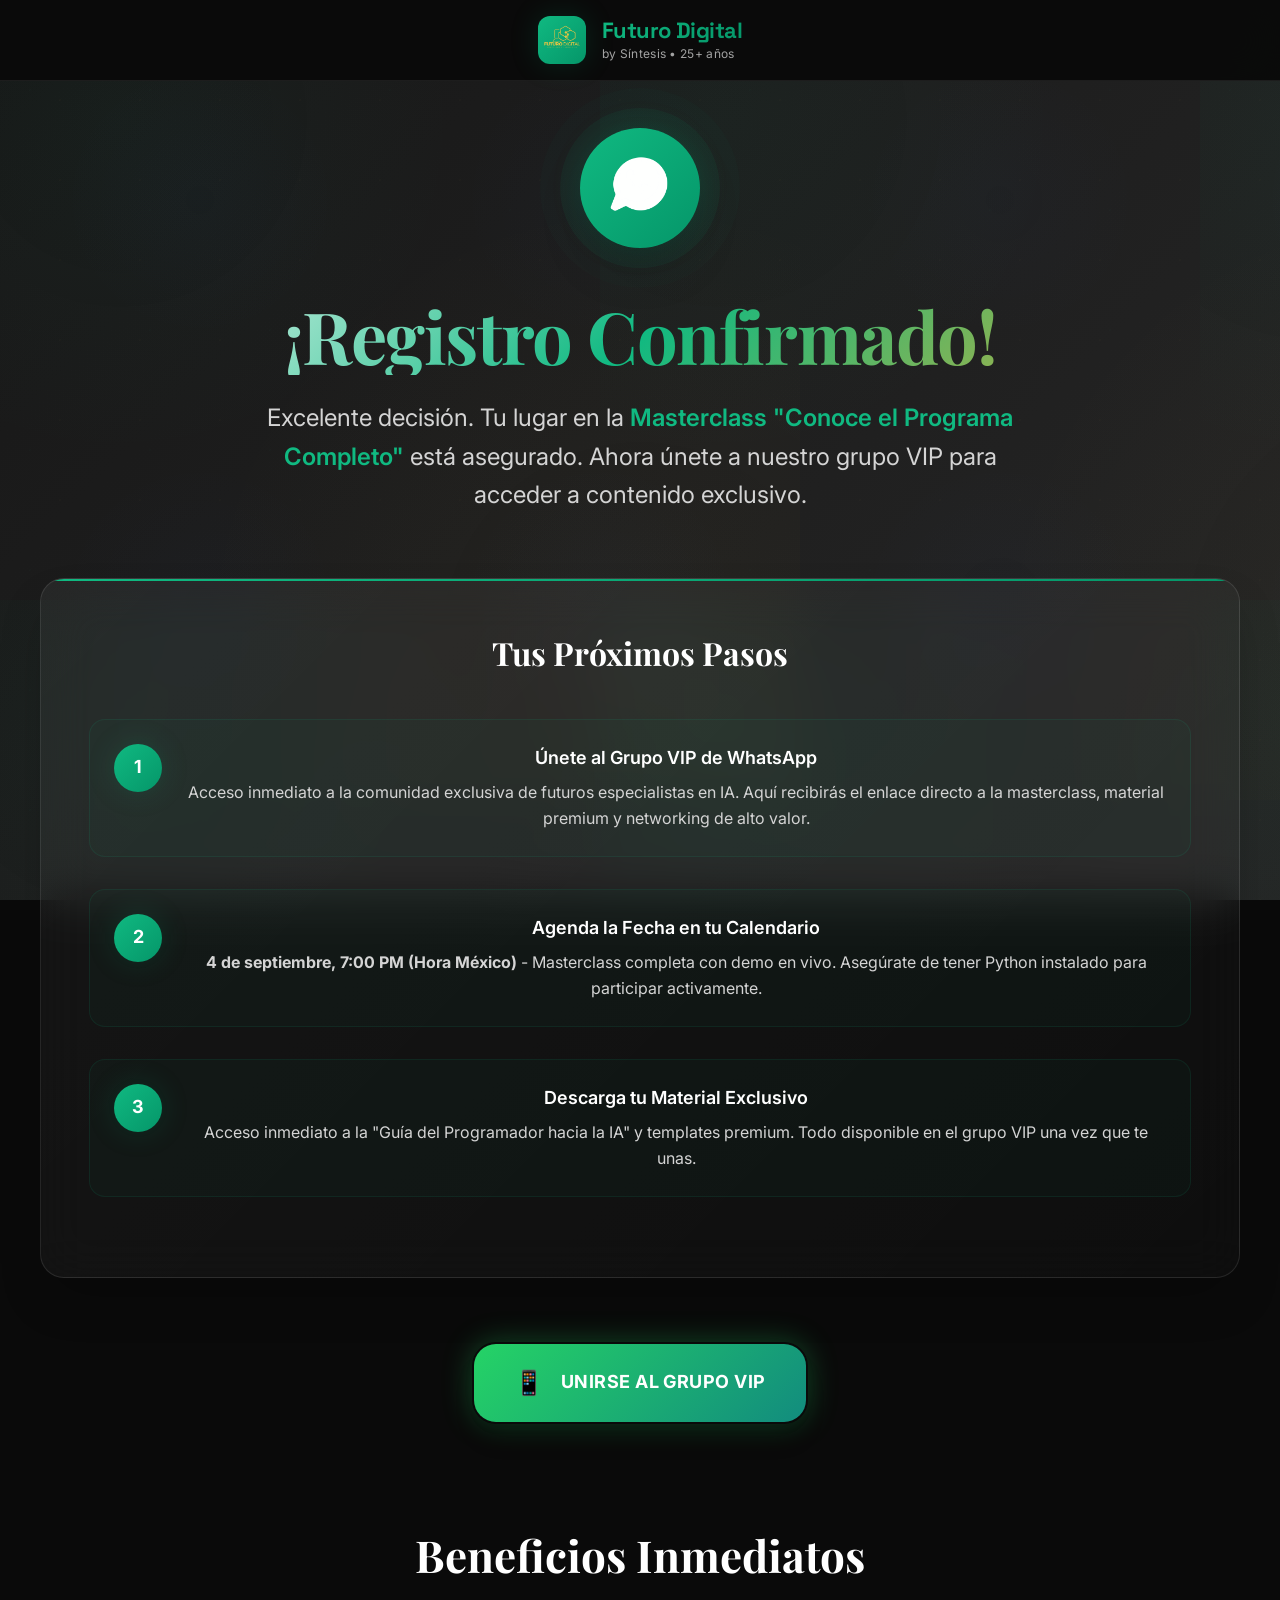
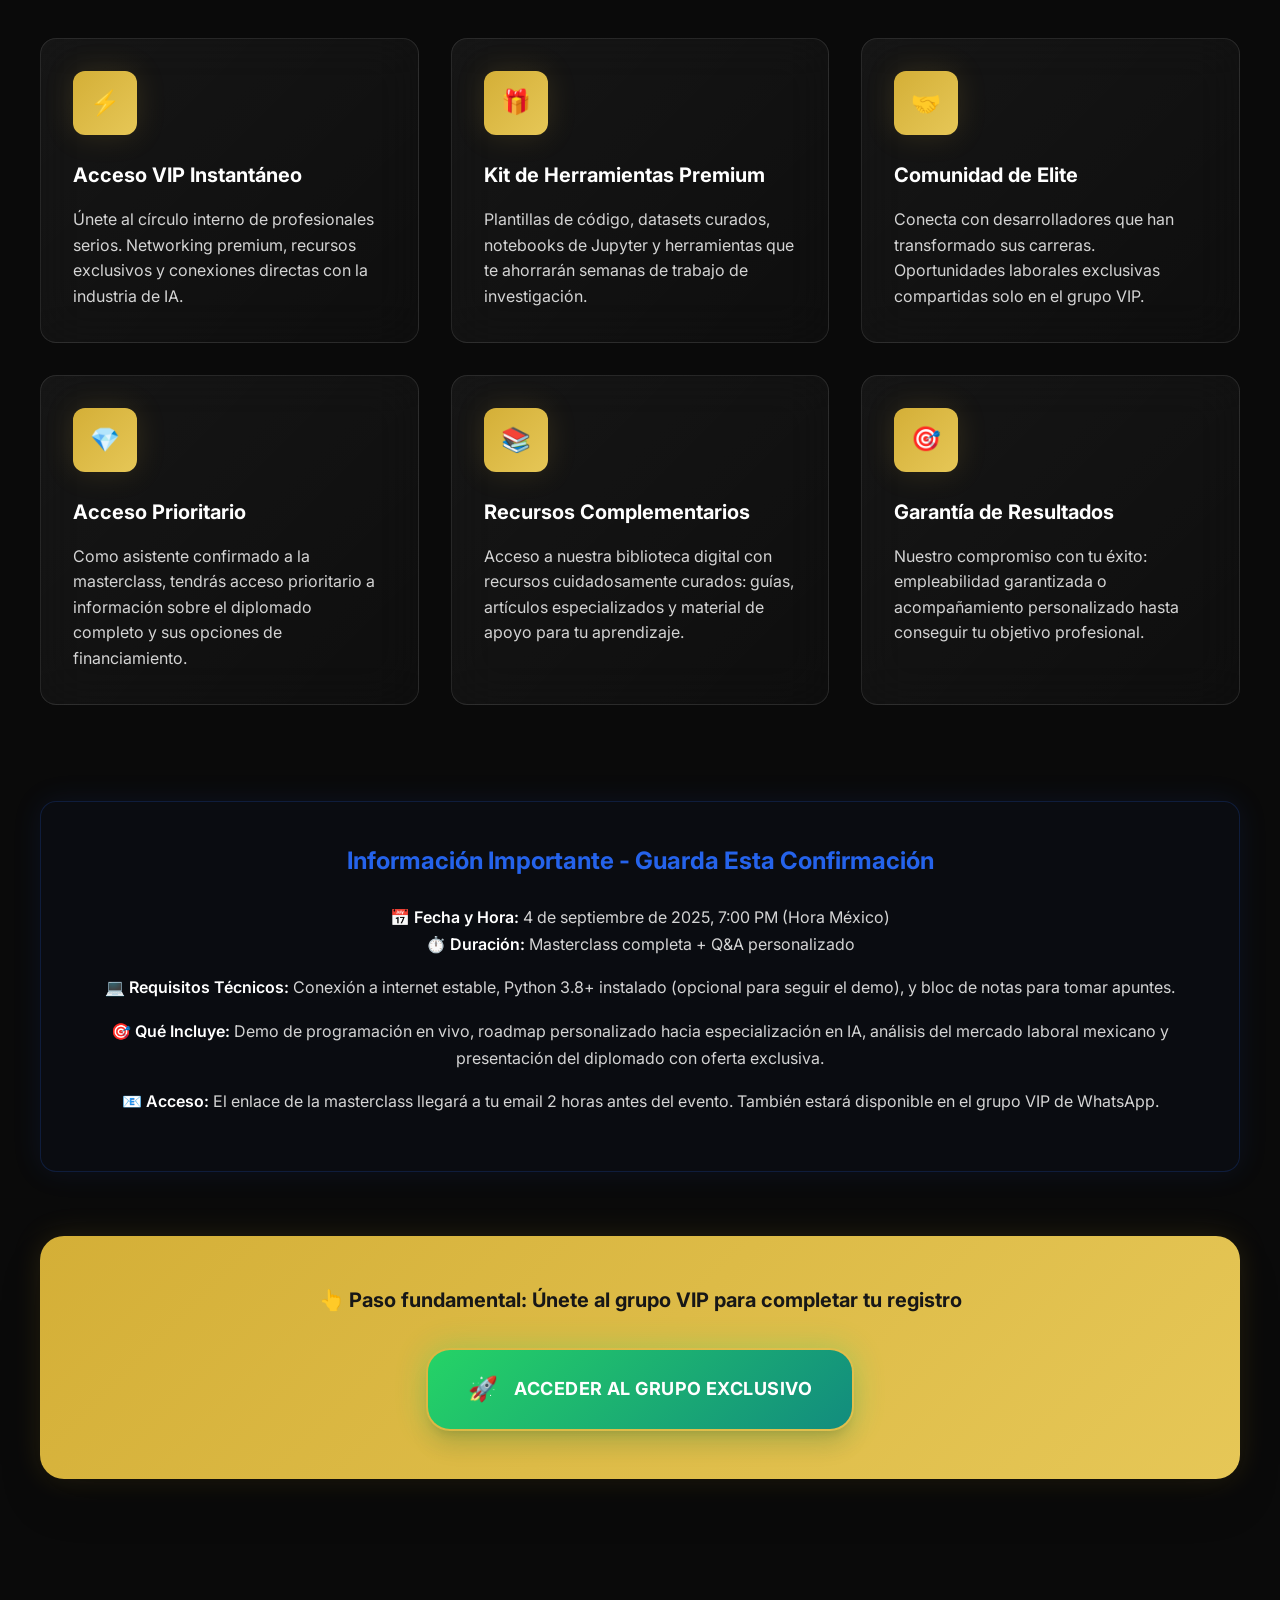
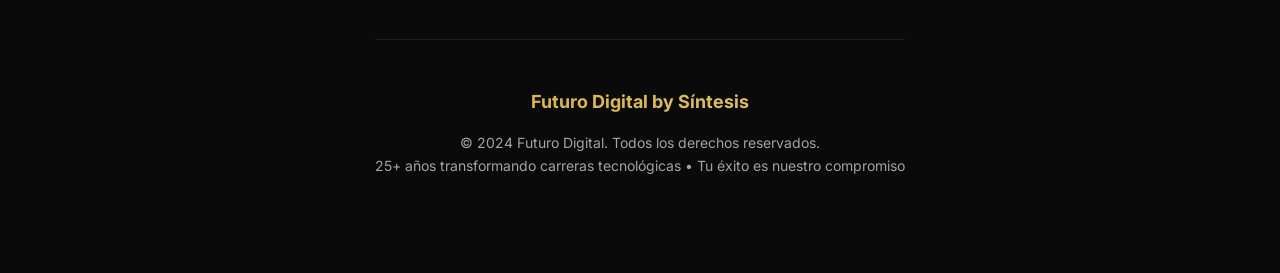
==== commit f4b196b1: "Update gracias.html" ====
--- a/gracias.html
+++ b/gracias.html
@@ -19,6 +19,10 @@
             --accent-blue: #2563EB;
             --accent-green: #10B981;
             --success-green: #059669;
+            --cta-orange: #FF6B35;
+            --cta-red: #FF1744;
+            --cta-purple: #8B5CF6;
+            --whatsapp-green: #25D366;
             --neutral-50: #FAFAFA;
             --neutral-100: #F5F5F5;
             --neutral-200: #E5E5E5;
@@ -34,6 +38,8 @@
             
             --gradient-primary: linear-gradient(135deg, var(--primary-gold) 0%, var(--gold-light) 100%);
             --gradient-success: linear-gradient(135deg, var(--accent-green) 0%, var(--success-green) 100%);
+            --gradient-whatsapp: linear-gradient(135deg, var(--whatsapp-green) 0%, var(--cta-orange) 100%);
+            --gradient-whatsapp-hover: linear-gradient(135deg, var(--cta-orange) 0%, var(--cta-red) 100%);
             --gradient-surface: linear-gradient(135deg, var(--neutral-900) 0%, var(--neutral-800) 100%);
             --gradient-card: linear-gradient(135deg, rgba(255,255,255,0.05) 0%, rgba(255,255,255,0.02) 100%);
             
@@ -142,12 +148,15 @@
             display: flex;
             align-items: center;
             justify-content: center;
-            font-family: 'JetBrains Mono', monospace;
-            font-weight: 700;
-            font-size: 1.125rem;
-            color: var(--white);
             box-shadow: var(--shadow-success-glow);
             animation: logoSuccessPulse 4s ease-in-out infinite;
+            overflow: hidden;
+        }
+
+        .logo-mark img {
+            width: 40px;
+            height: 40px;
+            object-fit: contain;
         }
 
         .brand-text {
@@ -200,8 +209,6 @@
             display: flex;
             align-items: center;
             justify-content: center;
-            font-size: 3.5rem;
-            color: var(--white);
             margin: 0 auto 3rem auto;
             box-shadow: 
                 var(--shadow-2xl),
@@ -210,6 +217,14 @@
                 0 0 0 40px rgba(16, 185, 129, 0.02);
             animation: successIconPulse 4s ease-in-out infinite;
             position: relative;
+            overflow: hidden;
+        }
+
+        .success-icon img {
+            width: 70px;
+            height: 70px;
+            object-fit: contain;
+            filter: brightness(0) invert(1);
         }
 
         .success-icon::after {
@@ -401,10 +416,12 @@
         }
 
         .whatsapp-btn:hover {
-            transform: translateY(-3px);
+            background: var(--gradient-whatsapp-hover);
+            transform: translateY(-4px) scale(1.05);
             box-shadow: 
                 var(--shadow-2xl),
-                0 0 40px rgba(37, 211, 102, 0.4);
+                0 0 40px rgba(37, 211, 102, 0.6),
+                0 0 70px rgba(255, 107, 53, 0.5);
         }
 
         .whatsapp-icon {
@@ -574,7 +591,16 @@
             .success-icon {
                 width: 100px;
                 height: 100px;
-                font-size: 3rem;
+            }
+
+            .success-icon img {
+                width: 60px;
+                height: 60px;
+            }
+
+            .logo-mark img {
+                width: 32px;
+                height: 32px;
             }
 
             .next-steps {
@@ -717,7 +743,9 @@
     <header class="header-premium">
         <div class="nav-container">
             <div class="logo-premium">
-                <div class="logo-mark">FD</div>
+                <div class="logo-mark">
+                    <img src="futuro_digital_logo_correcto.png" alt="Futuro Digital Logo">
+                </div>
                 <div class="brand-text">
                     <div class="brand-name">Futuro Digital</div>
                     <div class="brand-tagline">by Síntesis • 25+ años</div>
@@ -731,7 +759,7 @@
         <div class="content-wrapper">
             <!-- ICONO DE ÉXITO -->
             <div class="success-icon">
-                ✓
+                <img src="ChatGPT Image 2 ago 2025, 05_02_33 p.m..png" alt="WhatsApp Logo">
             </div>
 
             <!-- TÍTULO PRINCIPAL -->
@@ -741,7 +769,7 @@
 
             <!-- SUBTÍTULO -->
             <p class="subtitle">
-                Excelente decisión. Tu lugar en la <span class="highlight-success">Masterclass "Desarrolla tu Primera IA"</span> está asegurado. Ahora únete a nuestro grupo VIP para acceder a contenido exclusivo.
+                Excelente decisión. Tu lugar en la <span class="highlight-success">Masterclass "Conoce el Programa Completo"</span> está asegurado. Ahora únete a nuestro grupo VIP para acceder a contenido exclusivo.
             </p>
 
             <!-- PRÓXIMOS PASOS -->
@@ -759,21 +787,13 @@
                 <div class="step-item">
                     <div class="step-number">2</div>
                     <div class="step-content">
-                        <h3>Revisa tu Email de Confirmación</h3>
-                        <p>En los próximos 15 minutos recibirás tu kit de bienvenida completo: enlace de acceso, agenda detallada, recursos descargables y tu código de descuento especial.</p>
+                        <h3>Agenda la Fecha en tu Calendario</h3>
+                        <p><strong>4 de septiembre, 7:00 PM (Hora México)</strong> - Masterclass completa con demo en vivo. Asegúrate de tener Python instalado para participar activamente.</p>
                     </div>
                 </div>
 
                 <div class="step-item">
                     <div class="step-number">3</div>
-                    <div class="step-content">
-                        <h3>Agenda la Fecha en tu Calendario</h3>
-                        <p><strong>4 de septiembre, 7:00 PM (Hora México)</strong> - 90 minutos de formación intensiva con demo en vivo. Asegúrate de tener Python instalado para participar activamente.</p>
-                    </div>
-                </div>
-
-                <div class="step-item">
-                    <div class="step-number">4</div>
                     <div class="step-content">
                         <h3>Descarga tu Material Exclusivo</h3>
                         <p>Acceso inmediato a la "Guía del Programador hacia la IA" y templates premium. Todo disponible en el grupo VIP una vez que te unas.</p>
@@ -841,7 +861,7 @@
                 <div class="info-content">
                     <p>
                         <strong>📅 Fecha y Hora:</strong> 4 de septiembre de 2025, 7:00 PM (Hora México)<br>
-                        <strong>⏱️ Duración:</strong> 90 minutos de contenido + 30 minutos de Q&A personalizado
+                        <strong>⏱️ Duración:</strong> Masterclass completa + Q&A personalizado
                     </p>
                     <p>
                         <strong>💻 Requisitos Técnicos:</strong> Conexión a internet estable, Python 3.8+ instalado (opcional para seguir el demo), y bloc de notas para tomar apuntes.
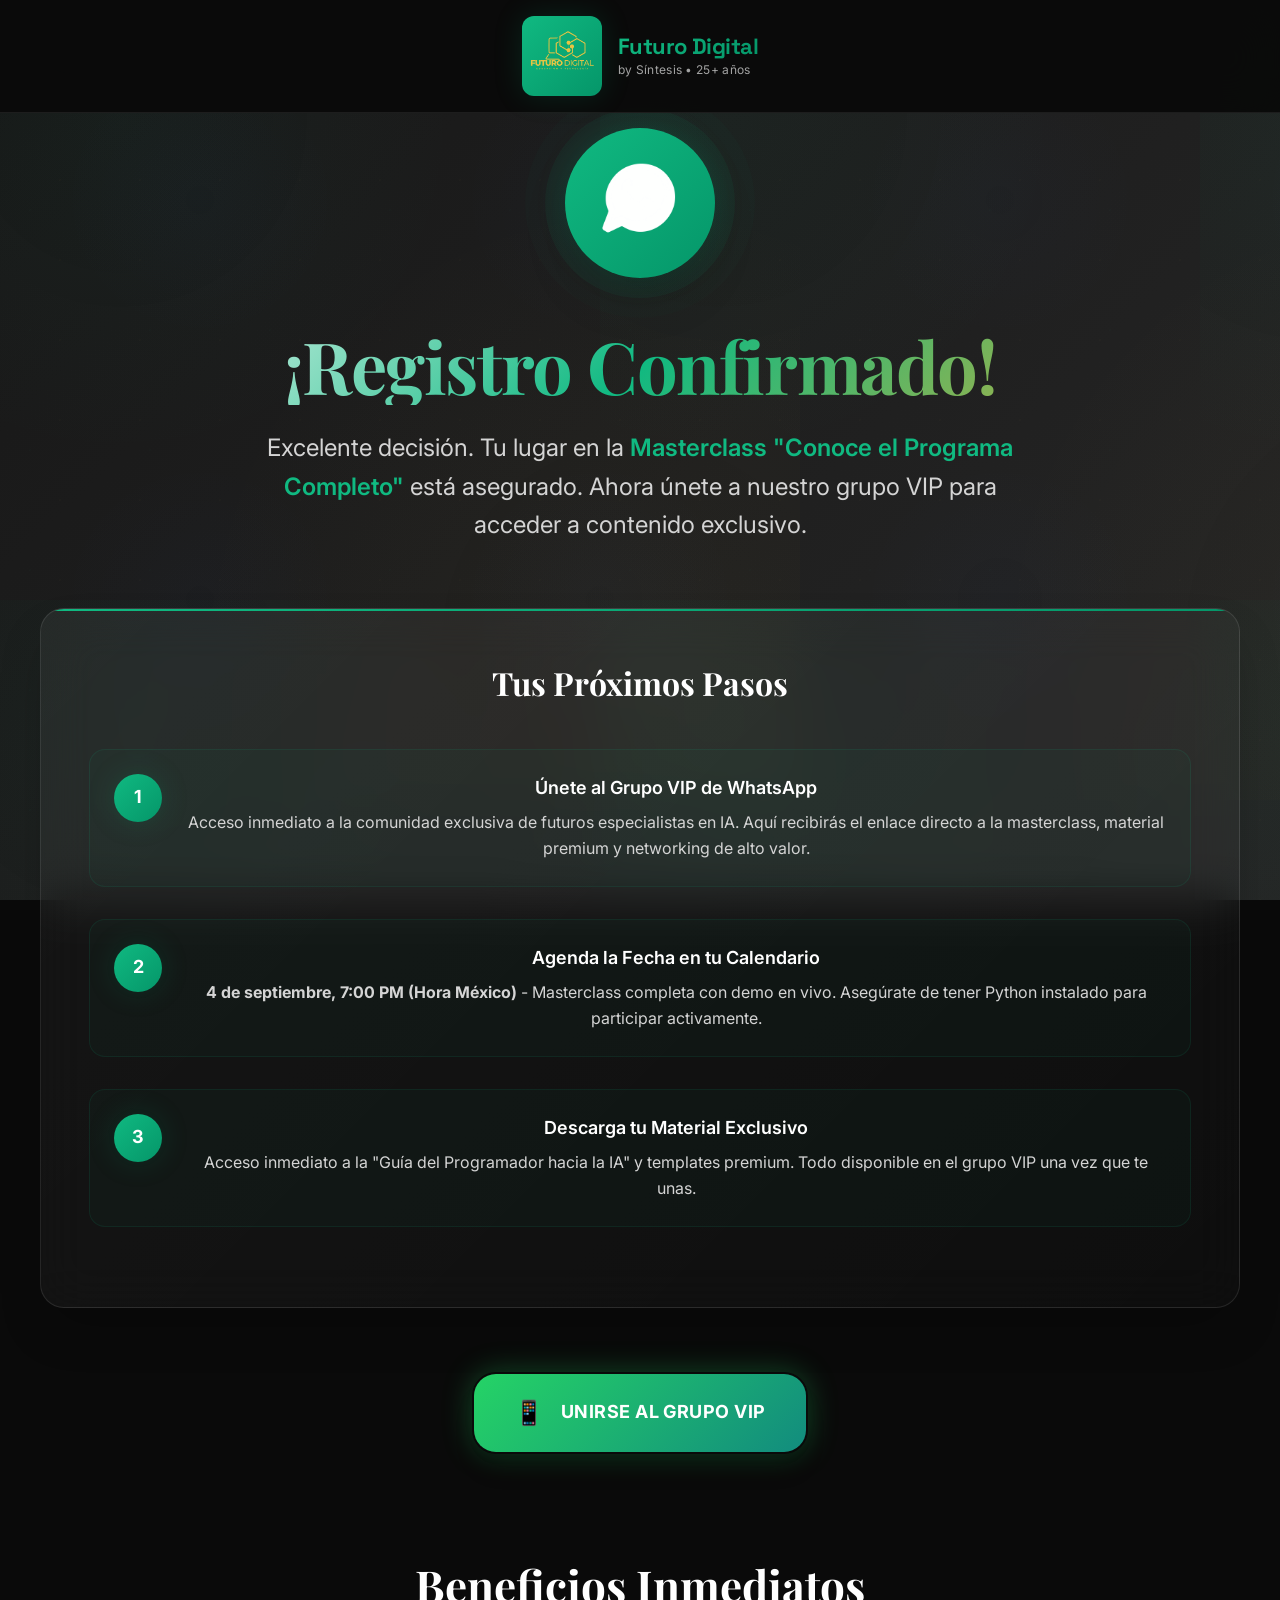
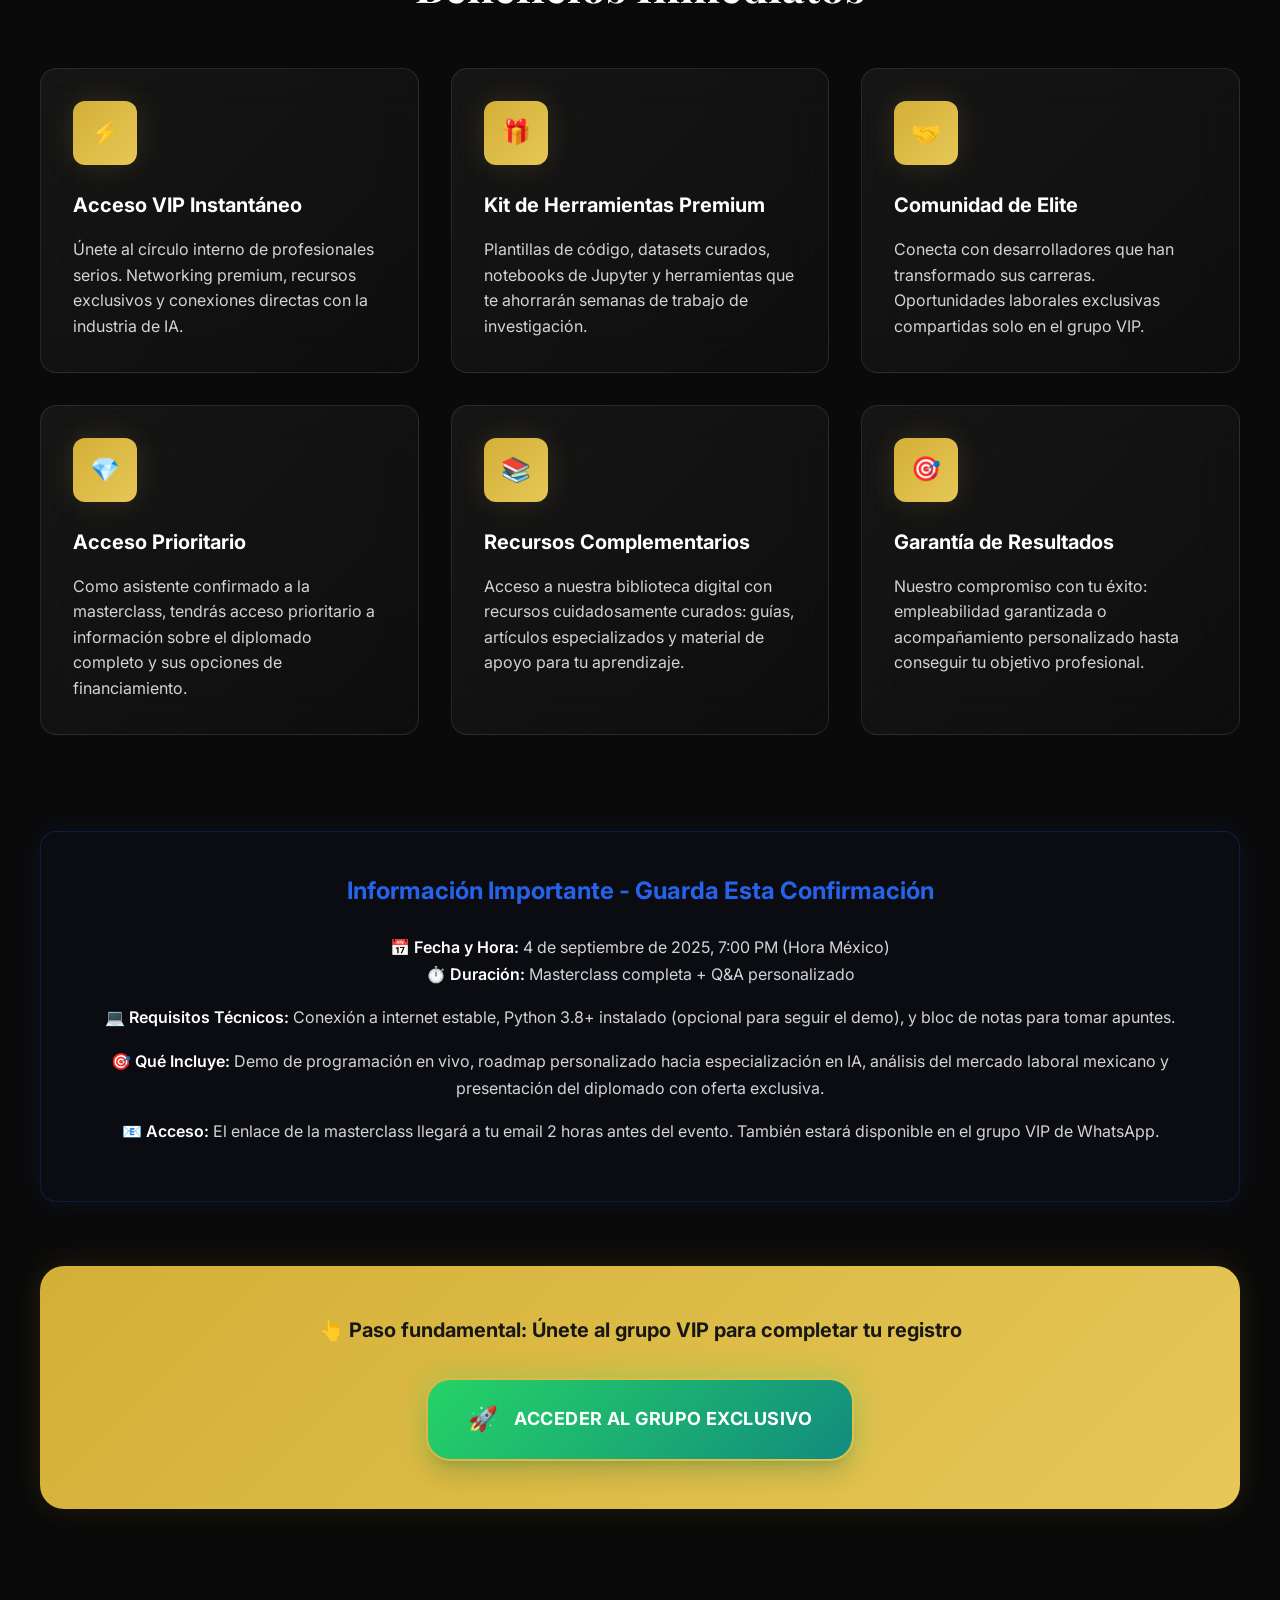
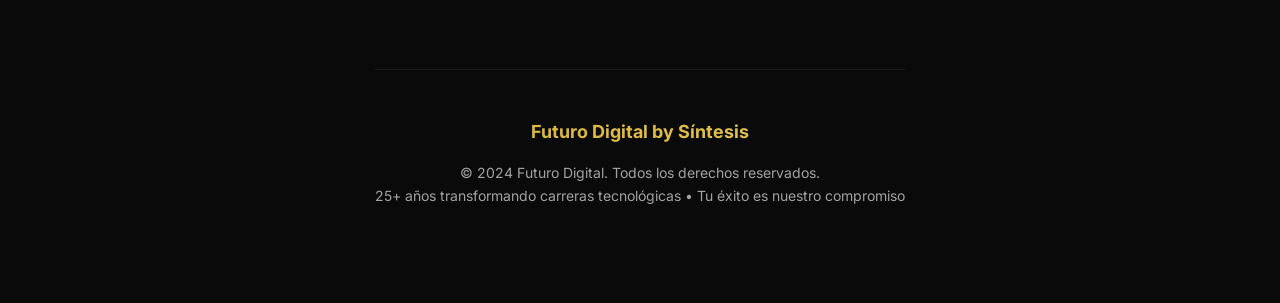
==== commit ccb117f7: "Update gracias.html" ====
--- a/gracias.html
+++ b/gracias.html
@@ -141,8 +141,8 @@
         }
 
         .logo-mark {
-            width: 48px;
-            height: 48px;
+            width: 80px;
+            height: 80px;
             background: var(--gradient-success);
             border-radius: var(--border-radius-lg);
             display: flex;
@@ -154,8 +154,8 @@
         }
 
         .logo-mark img {
-            width: 40px;
-            height: 40px;
+            width: 70px;
+            height: 70px;
             object-fit: contain;
         }
 
@@ -202,8 +202,8 @@
 
         /* ICONO DE ÉXITO ELEGANTE */
         .success-icon {
-            width: 120px;
-            height: 120px;
+            width: 150px;
+            height: 150px;
             background: var(--gradient-success);
             border-radius: 50%;
             display: flex;
@@ -221,8 +221,8 @@
         }
 
         .success-icon img {
-            width: 70px;
-            height: 70px;
+            width: 90px;
+            height: 90px;
             object-fit: contain;
             filter: brightness(0) invert(1);
         }
@@ -583,24 +583,36 @@
         }
 
         /* RESPONSIVE */
+        @media (max-width: 1024px) {
+            .logo-mark {
+                width: 70px;
+                height: 70px;
+            }
+            
+            .logo-mark img {
+                width: 60px;
+                height: 60px;
+            }
+        }
+
         @media (max-width: 768px) {
             .main-container {
                 padding: 6rem 1rem 2rem;
             }
 
             .success-icon {
-                width: 100px;
-                height: 100px;
+                width: 120px;
+                height: 120px;
             }
 
             .success-icon img {
-                width: 60px;
-                height: 60px;
+                width: 80px;
+                height: 80px;
             }
 
             .logo-mark img {
-                width: 32px;
-                height: 32px;
+                width: 50px;
+                height: 50px;
             }
 
             .next-steps {
